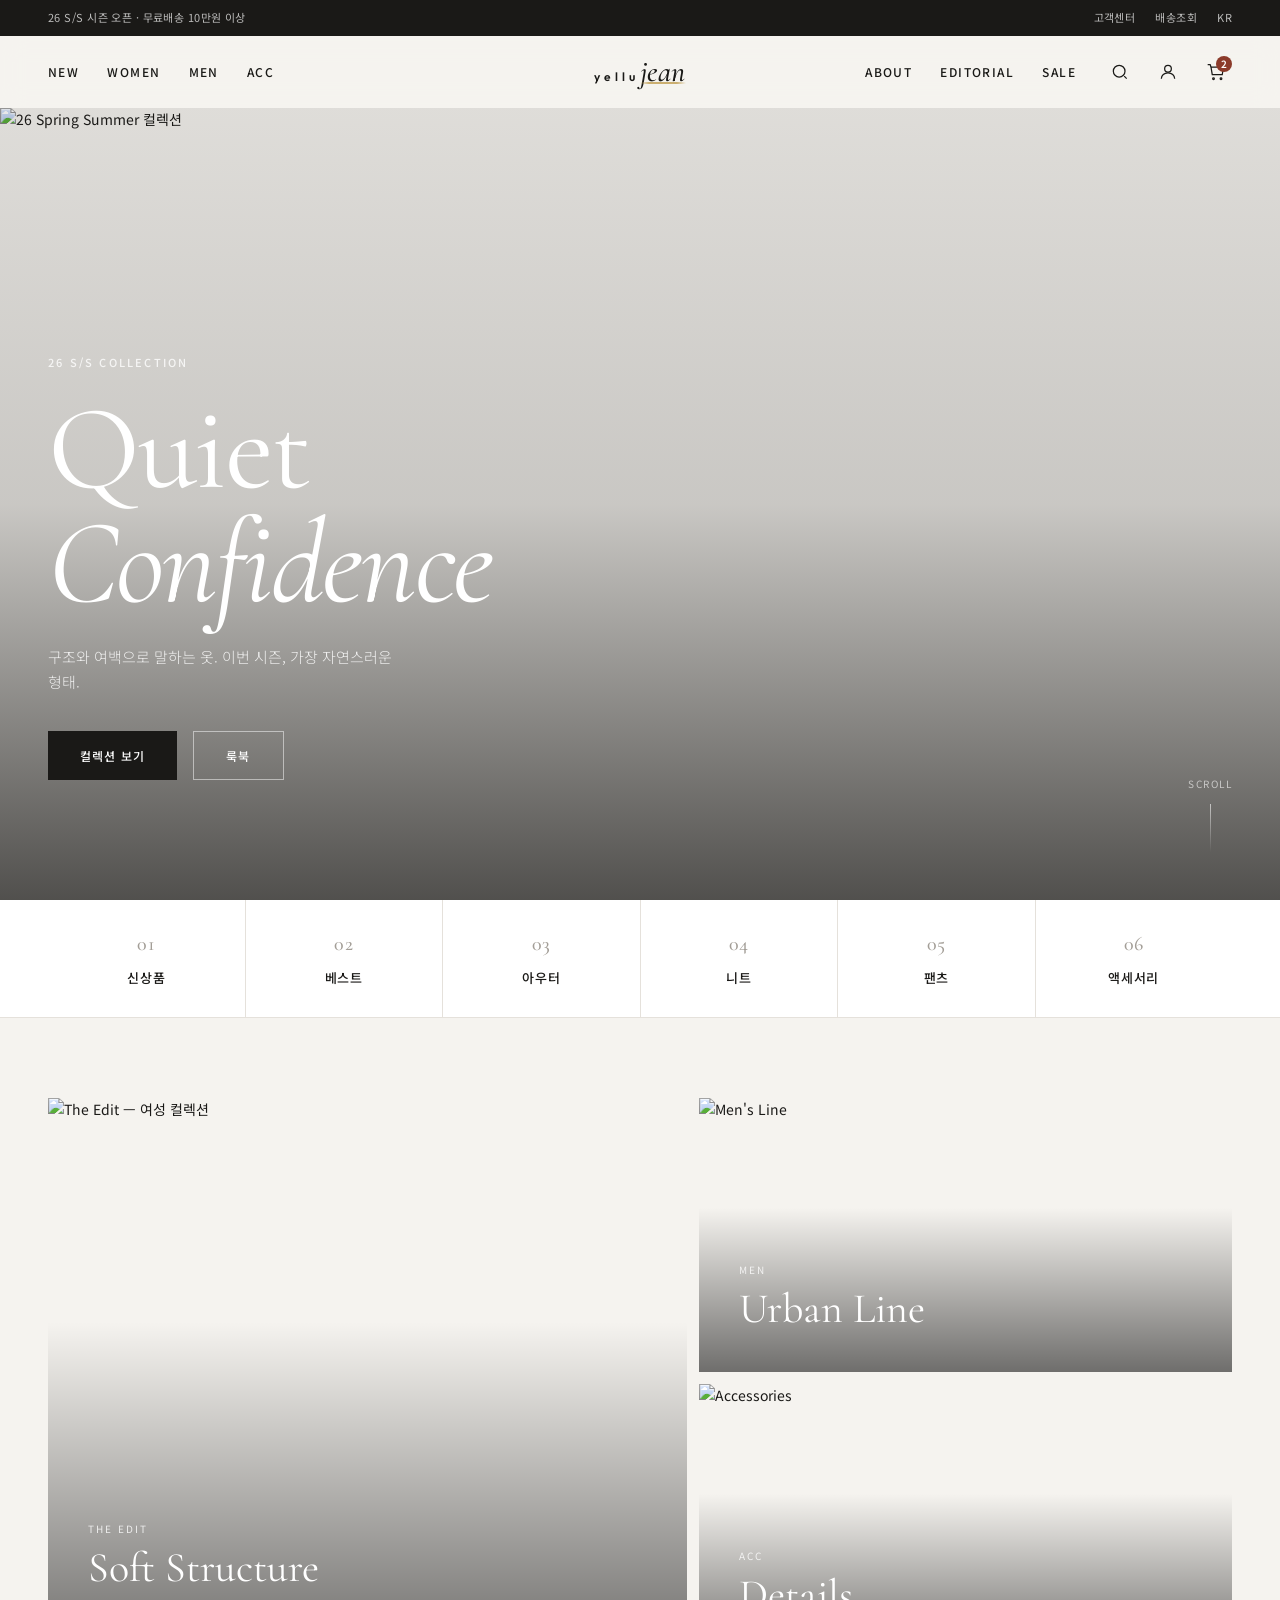
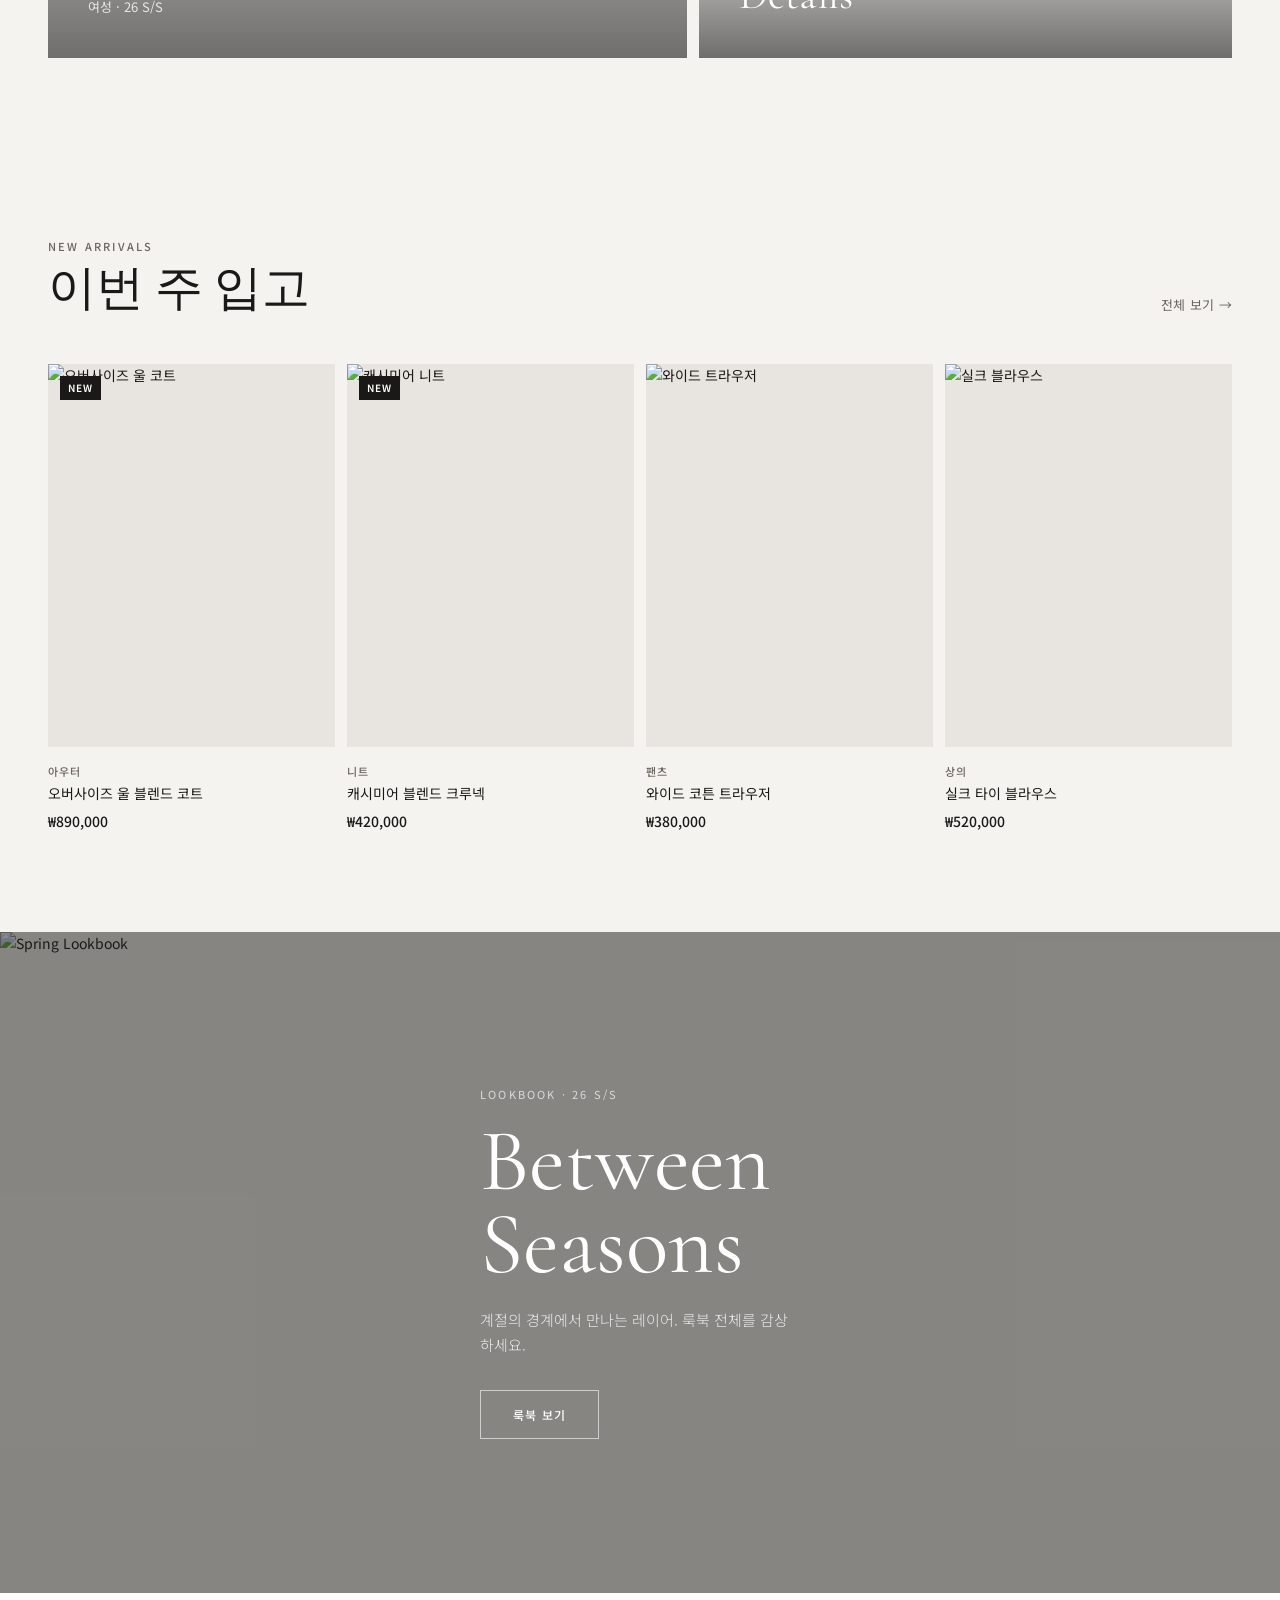
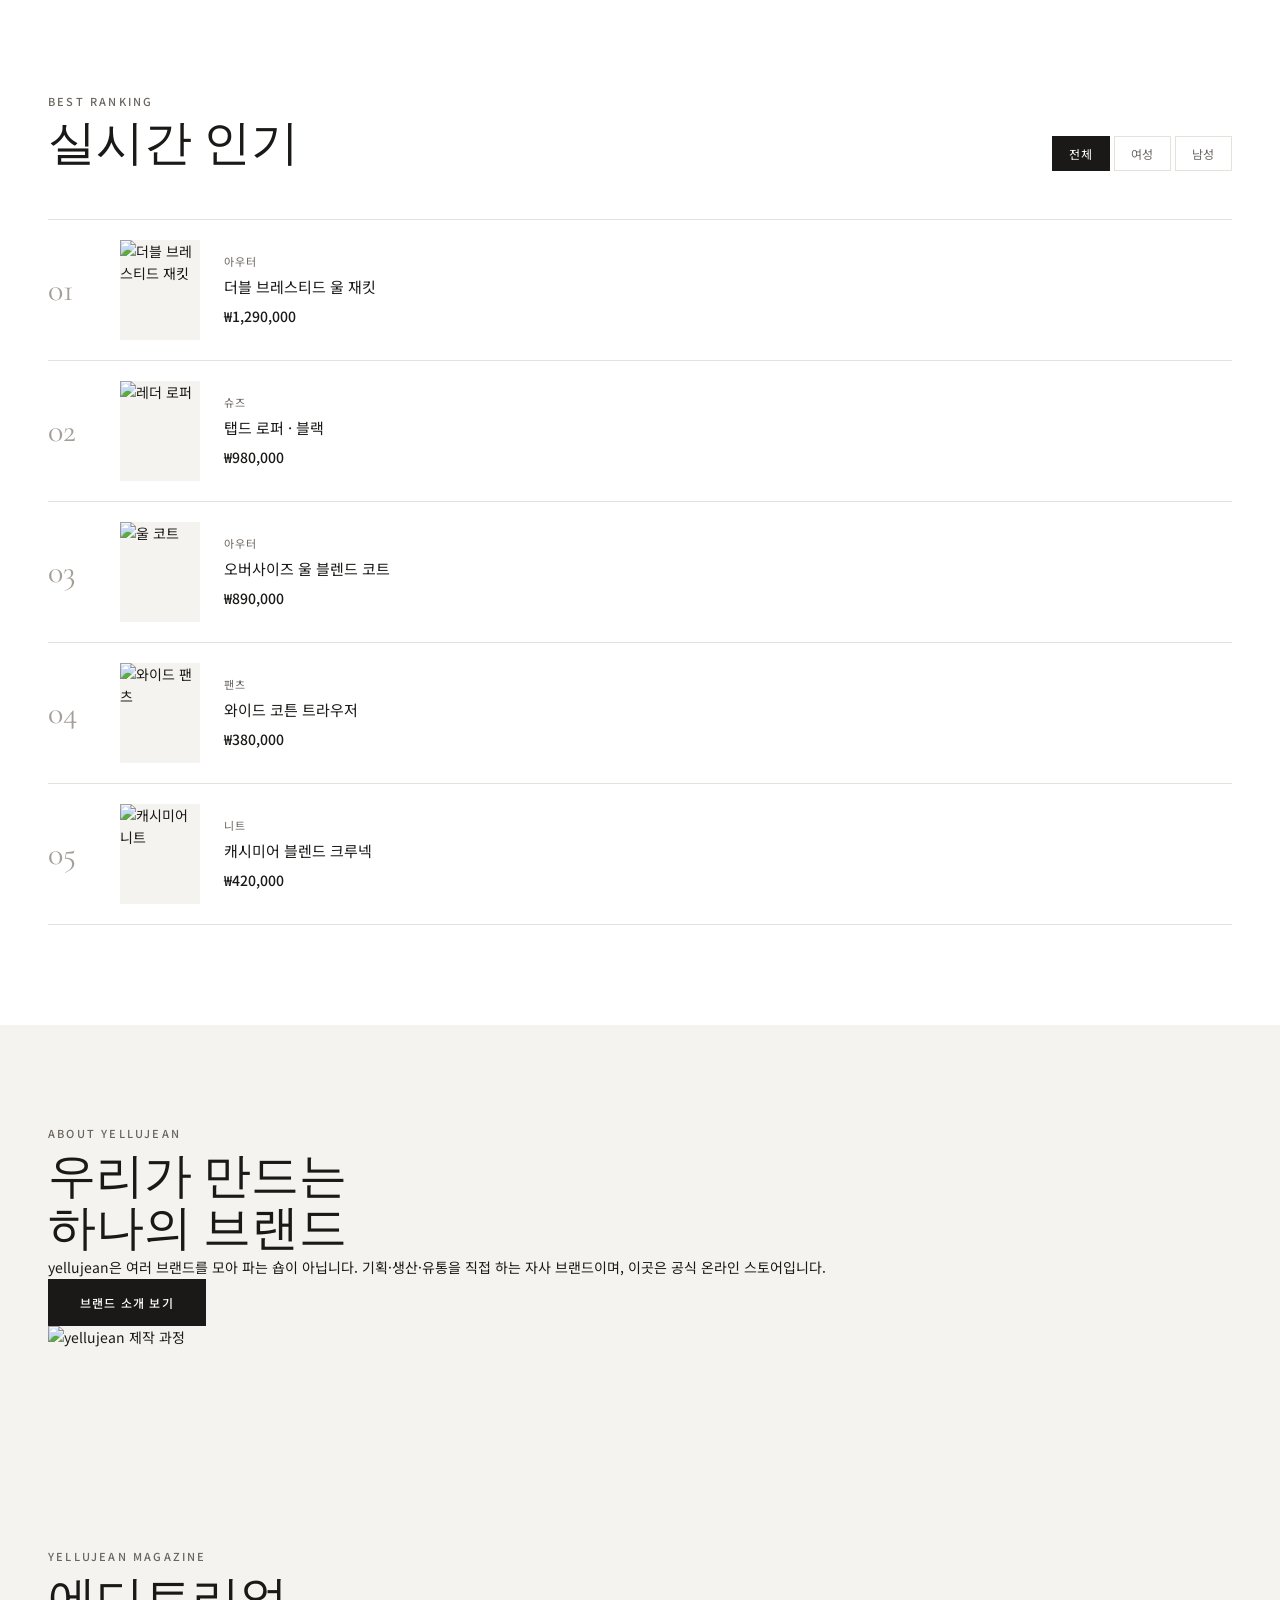
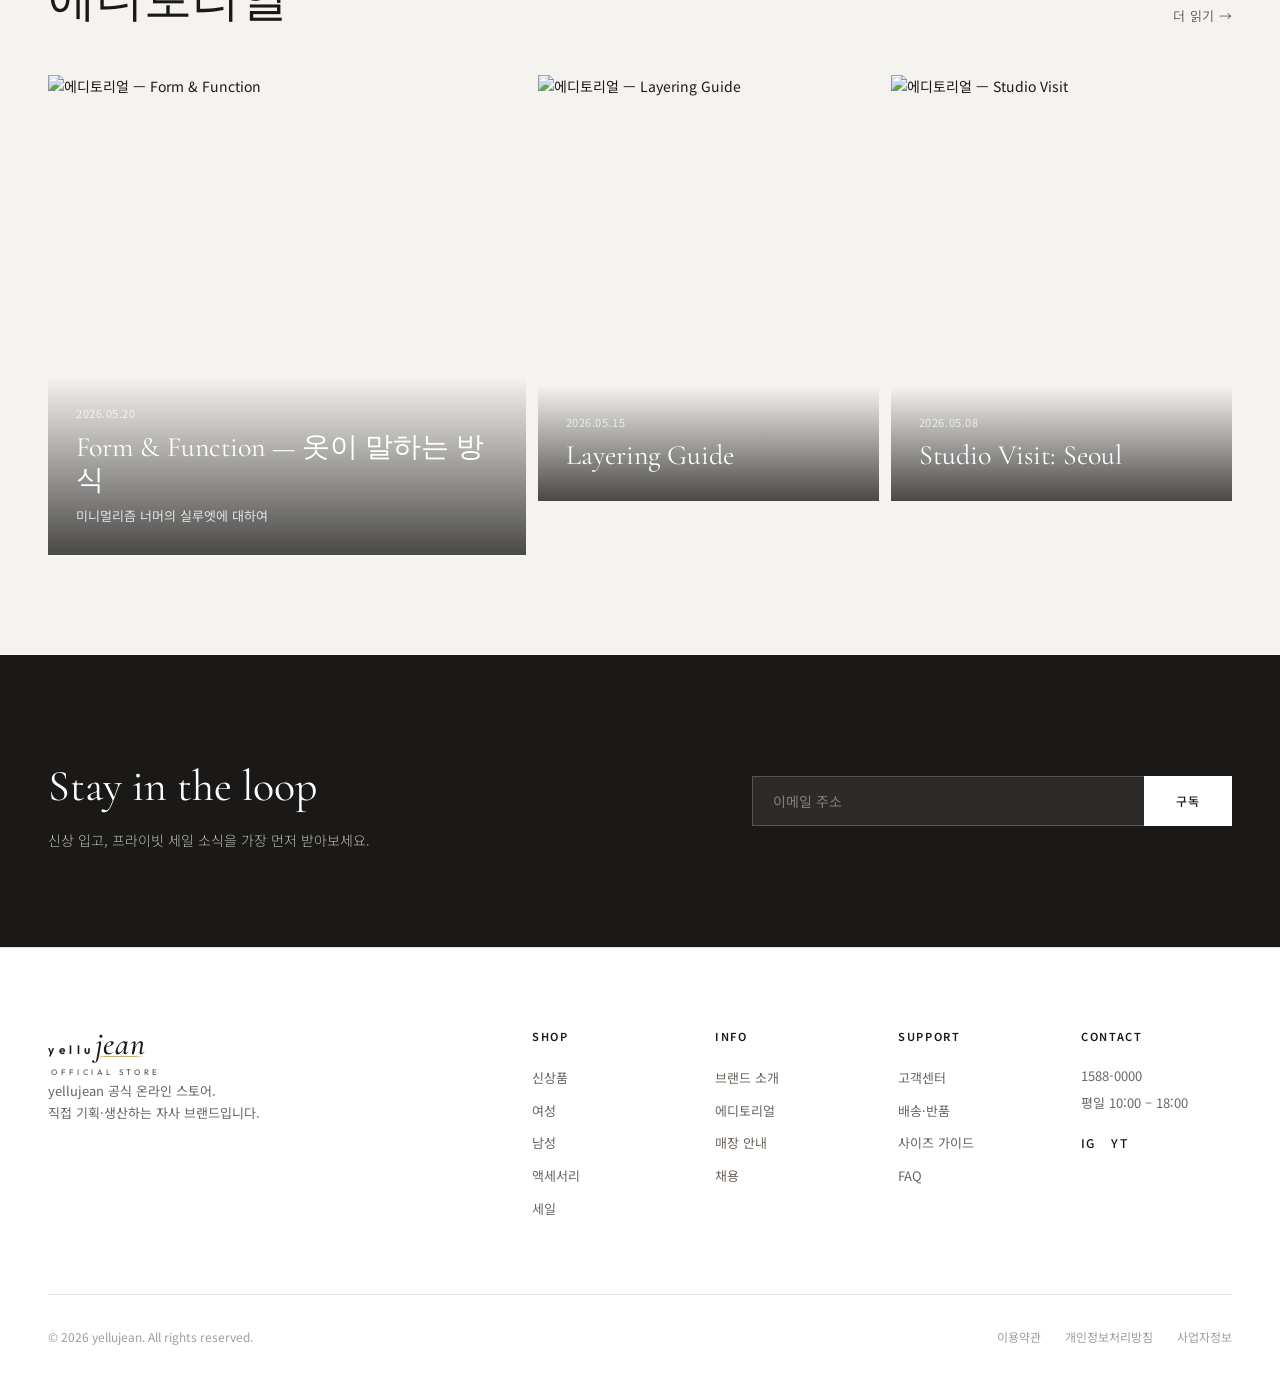
==== index.html @ 1e6753be "심심해서 만든 yellujean(임시)브랜드 홈페이지 초안" ====
<!DOCTYPE html>
<html lang="ko">
<head>
  <meta charset="UTF-8" />
  <meta name="viewport" content="width=device-width, initial-scale=1.0" />
  <meta name="description" content="yellujean 공식 온라인 스토어. 직접 기획·생산하는 자사 의류 브랜드." />
  <title>yellujean | Official Store</title>
  <link rel="preconnect" href="https://fonts.googleapis.com" />
  <link rel="preconnect" href="https://fonts.gstatic.com" crossorigin />
  <link href="https://fonts.googleapis.com/css2?family=Cormorant+Garamond:ital,wght@0,400;0,500;0,600;1,400&family=Noto+Sans+KR:wght@300;400;500;600&family=Outfit:wght@400;500;600&display=swap" rel="stylesheet" />
  <link rel="stylesheet" href="css/styles.css" />
</head>
<body data-page="home">
  <!-- 상단 유틸 바 -->
  <div class="utility-bar">
    <div class="container utility-bar__inner">
      <span>26 S/S 시즌 오픈 · 무료배송 10만원 이상</span>
      <div class="utility-bar__links">
        <a href="#">고객센터</a>
        <a href="#">배송조회</a>
        <a href="#">KR</a>
      </div>
    </div>
  </div>

  <!-- 헤더 -->
  <header class="header" id="header">
    <div class="container header__inner">
      <div class="header__left">
        <button class="header__menu-btn" aria-label="메뉴 열기" id="menuBtn">
          <span></span><span></span>
        </button>
        <nav class="header__nav" aria-label="주요 카테고리">
          <a href="pages/new.html">NEW</a>
          <a href="pages/women.html">WOMEN</a>
          <a href="pages/men.html">MEN</a>
          <a href="pages/acc.html">ACC</a>
        </nav>
      </div>

      <a href="index.html" class="brand-logo brand-logo--header" aria-label="yellujean">
        <span class="brand-logo__wordmark" aria-hidden="true">
          <span class="brand-logo__yellu">yellu</span><span class="brand-logo__jean">jean</span>
        </span>
      </a>

      <div class="header__right">
        <nav class="header__nav" aria-label="보조 메뉴">
          <a href="pages/about.html">ABOUT</a>
          <a href="pages/editorial.html">EDITORIAL</a>
          <a href="pages/sale.html">SALE</a>
        </nav>
        <div class="header__actions">
          <button class="header__icon-btn" aria-label="검색">
            <svg width="20" height="20" viewBox="0 0 24 24" fill="none" stroke="currentColor" stroke-width="1.5"><circle cx="11" cy="11" r="7"/><path d="M20 20l-3-3"/></svg>
          </button>
          <a href="#" class="header__icon-btn" aria-label="마이페이지">
            <svg width="20" height="20" viewBox="0 0 24 24" fill="none" stroke="currentColor" stroke-width="1.5"><circle cx="12" cy="8" r="4"/><path d="M4 20c0-4 3.5-7 8-7s8 3 8 7"/></svg>
          </a>
          <a href="#" class="header__icon-btn header__cart" aria-label="장바구니">
            <svg width="20" height="20" viewBox="0 0 24 24" fill="none" stroke="currentColor" stroke-width="1.5"><path d="M6 6h15l-1.5 9h-12z"/><circle cx="9" cy="20" r="1"/><circle cx="18" cy="20" r="1"/><path d="M6 6L5 3H2"/></svg>
            <span class="header__cart-count">2</span>
          </a>
        </div>
      </div>
    </div>
  </header>

  <!-- 모바일 메뉴 -->
  <aside class="mobile-menu" id="mobileMenu" aria-hidden="true">
    <div class="mobile-menu__header">
      <span class="brand-logo brand-logo--menu" aria-label="yellujean">
        <span class="brand-logo__wordmark" aria-hidden="true">
          <span class="brand-logo__yellu">yellu</span><span class="brand-logo__jean">jean</span>
        </span>
      </span>
      <button id="menuClose" aria-label="메뉴 닫기">&times;</button>
    </div>
    <nav class="mobile-menu__nav">
      <a href="pages/new.html">NEW</a>
      <a href="pages/women.html">WOMEN</a>
      <a href="pages/men.html">MEN</a>
      <a href="pages/acc.html">ACC</a>
      <a href="pages/about.html">ABOUT</a>
      <a href="pages/editorial.html">EDITORIAL</a>
      <a href="pages/sale.html">SALE</a>
    </nav>
  </aside>
  <div class="overlay" id="overlay"></div>

  <main>
    <!-- 히어로 -->
    <section class="hero">
      <div class="hero__media">
        <img
          src="https://images.unsplash.com/photo-1509631179647-0177331693ae?w=1920&q=80"
          alt="26 Spring Summer 컬렉션"
          class="hero__img"
        />
        <div class="hero__overlay"></div>
      </div>
      <div class="hero__content container">
        <p class="hero__label">26 S/S Collection</p>
        <h1 class="hero__title">
          Quiet<br />
          <em>Confidence</em>
        </h1>
        <p class="hero__desc">구조와 여백으로 말하는 옷. 이번 시즌, 가장 자연스러운 형태.</p>
        <div class="hero__cta">
          <a href="#" class="btn btn--primary">컬렉션 보기</a>
          <a href="#" class="btn btn--ghost">룩북</a>
        </div>
      </div>
      <div class="hero__scroll">
        <span>Scroll</span>
        <div class="hero__scroll-line"></div>
      </div>
    </section>

    <!-- 퀵 카테고리 -->
    <section class="quick-nav">
      <div class="container">
        <ul class="quick-nav__list">
          <li><a href="pages/new.html"><span class="quick-nav__num">01</span> 신상품</a></li>
          <li><a href="pages/women.html"><span class="quick-nav__num">02</span> 베스트</a></li>
          <li><a href="pages/women.html"><span class="quick-nav__num">03</span> 아우터</a></li>
          <li><a href="pages/women.html"><span class="quick-nav__num">04</span> 니트</a></li>
          <li><a href="pages/men.html"><span class="quick-nav__num">05</span> 팬츠</a></li>
          <li><a href="pages/acc.html"><span class="quick-nav__num">06</span> 액세서리</a></li>
        </ul>
      </div>
    </section>

    <!-- 에디토리얼 배너 -->
    <section class="editorial-banner">
      <div class="container editorial-banner__grid">
        <a href="pages/women.html" class="editorial-card editorial-card--large">
          <img src="https://images.unsplash.com/photo-1490481651871-ab68de25d43d?w=1200&q=80" alt="The Edit — 여성 컬렉션" />
          <div class="editorial-card__content">
            <span class="editorial-card__tag">The Edit</span>
            <h2>Soft Structure</h2>
            <p>여성 · 26 S/S</p>
          </div>
        </a>
        <a href="pages/men.html" class="editorial-card">
          <img src="https://images.unsplash.com/photo-1617137968427-85924c800a22?w=800&q=80" alt="Men's Line" />
          <div class="editorial-card__content">
            <span class="editorial-card__tag">Men</span>
            <h2>Urban Line</h2>
          </div>
        </a>
        <a href="pages/acc.html" class="editorial-card">
          <img src="https://images.unsplash.com/photo-1558618666-fcd25c85cd64?w=800&q=80" alt="Accessories" />
          <div class="editorial-card__content">
            <span class="editorial-card__tag">Acc</span>
            <h2>Details</h2>
          </div>
        </a>
      </div>
    </section>

    <!-- 신상품 -->
    <section class="section products-section" id="new">
      <div class="container">
        <header class="section-header">
          <div class="section-header__left">
            <span class="section-label">New Arrivals</span>
            <h2 class="section-title">이번 주 입고</h2>
          </div>
          <a href="pages/new.html" class="section-link">전체 보기 →</a>
        </header>

        <div class="product-grid">
          <article class="product-card">
            <a href="pages/new.html" class="product-card__link">
              <div class="product-card__img-wrap">
                <img src="https://images.unsplash.com/photo-1594938298603-c8148c4dae35?w=600&q=80" alt="오버사이즈 울 코트" class="product-card__img" />
                <img src="https://images.unsplash.com/photo-1539533018447-63fcce2678e3?w=600&q=80" alt="오버사이즈 울 코트 착용" class="product-card__img product-card__img--hover" />
                <span class="product-card__badge">NEW</span>
                <button class="product-card__wish" aria-label="찜하기">
                  <svg width="18" height="18" viewBox="0 0 24 24" fill="none" stroke="currentColor" stroke-width="1.5"><path d="M12 21s-8-4.5-8-11a5 5 0 0 1 9-3 5 5 0 0 1 9 3c0 6.5-8 11-8 11z"/></svg>
                </button>
              </div>
              <div class="product-card__info">
                <span class="product-card__category">아우터</span>
                <h3 class="product-card__name">오버사이즈 울 블렌드 코트</h3>
                <p class="product-card__price">₩890,000</p>
              </div>
            </a>
          </article>

          <article class="product-card">
            <a href="#" class="product-card__link">
              <div class="product-card__img-wrap">
                <img src="https://images.unsplash.com/photo-1434389677669-e08b4cac3105?w=600&q=80" alt="캐시미어 니트" class="product-card__img" />
                <img src="https://images.unsplash.com/photo-1576566588028-4147f3842f27?w=600&q=80" alt="캐시미어 니트 착용" class="product-card__img product-card__img--hover" />
                <span class="product-card__badge">NEW</span>
                <button class="product-card__wish" aria-label="찜하기">
                  <svg width="18" height="18" viewBox="0 0 24 24" fill="none" stroke="currentColor" stroke-width="1.5"><path d="M12 21s-8-4.5-8-11a5 5 0 0 1 9-3 5 5 0 0 1 9 3c0 6.5-8 11-8 11z"/></svg>
                </button>
              </div>
              <div class="product-card__info">
                <span class="product-card__category">니트</span>
                <h3 class="product-card__name">캐시미어 블렌드 크루넥</h3>
                <p class="product-card__price">₩420,000</p>
              </div>
            </a>
          </article>

          <article class="product-card">
            <a href="#" class="product-card__link">
              <div class="product-card__img-wrap">
                <img src="https://images.unsplash.com/photo-1591047139829-d91aecb6caea?w=600&q=80" alt="와이드 트라우저" class="product-card__img" />
                <img src="https://images.unsplash.com/photo-1624378515194-6bbdb73f2194?w=600&q=80" alt="와이드 트라우저 착용" class="product-card__img product-card__img--hover" />
                <button class="product-card__wish" aria-label="찜하기">
                  <svg width="18" height="18" viewBox="0 0 24 24" fill="none" stroke="currentColor" stroke-width="1.5"><path d="M12 21s-8-4.5-8-11a5 5 0 0 1 9-3 5 5 0 0 1 9 3c0 6.5-8 11-8 11z"/></svg>
                </button>
              </div>
              <div class="product-card__info">
                <span class="product-card__category">팬츠</span>
                <h3 class="product-card__name">와이드 코튼 트라우저</h3>
                <p class="product-card__price">₩380,000</p>
              </div>
            </a>
          </article>

          <article class="product-card">
            <a href="#" class="product-card__link">
              <div class="product-card__img-wrap">
                <img src="https://images.unsplash.com/photo-1594633312681-425c7b97ccd1?w=600&q=80" alt="실크 블라우스" class="product-card__img" />
                <img src="https://images.unsplash.com/photo-1583496661160-fb2206d8fb9a?w=600&q=80" alt="실크 블라우스 착용" class="product-card__img product-card__img--hover" />
                <button class="product-card__wish" aria-label="찜하기">
                  <svg width="18" height="18" viewBox="0 0 24 24" fill="none" stroke="currentColor" stroke-width="1.5"><path d="M12 21s-8-4.5-8-11a5 5 0 0 1 9-3 5 5 0 0 1 9 3c0 6.5-8 11-8 11z"/></svg>
                </button>
              </div>
              <div class="product-card__info">
                <span class="product-card__category">상의</span>
                <h3 class="product-card__name">실크 타이 블라우스</h3>
                <p class="product-card__price">₩520,000</p>
              </div>
            </a>
          </article>
        </div>
      </div>
    </section>

    <!-- 풀와이드 룩북 -->
    <section class="lookbook">
      <div class="lookbook__media">
        <img src="https://images.unsplash.com/photo-1469334031218-e382a71b716b?w=1920&q=80" alt="Spring Lookbook" />
      </div>
      <div class="lookbook__content">
        <span class="lookbook__label">Lookbook · 26 S/S</span>
        <h2 class="lookbook__title">Between<br />Seasons</h2>
        <p class="lookbook__text">계절의 경계에서 만나는 레이어. 룩북 전체를 감상하세요.</p>
        <a href="#" class="btn btn--outline-light">룩북 보기</a>
      </div>
    </section>

    <!-- 베스트 랭킹 -->
    <section class="section ranking-section">
      <div class="container">
        <header class="section-header">
          <div class="section-header__left">
            <span class="section-label">Best Ranking</span>
            <h2 class="section-title">실시간 인기</h2>
          </div>
          <div class="ranking-tabs" role="tablist">
            <button class="ranking-tabs__btn active" data-tab="all">전체</button>
            <button class="ranking-tabs__btn" data-tab="women">여성</button>
            <button class="ranking-tabs__btn" data-tab="men">남성</button>
          </div>
        </header>

        <ol class="ranking-list">
          <li class="ranking-item">
            <span class="ranking-item__rank">01</span>
            <a href="#" class="ranking-item__link">
              <img src="https://images.unsplash.com/photo-1551028711-00167b16eac5?w=200&q=80" alt="더블 브레스티드 재킷" />
              <div class="ranking-item__info">
                <span class="ranking-item__category">아우터</span>
                <h3>더블 브레스티드 울 재킷</h3>
                <p class="ranking-item__price">₩1,290,000</p>
              </div>
            </a>
          </li>
          <li class="ranking-item">
            <span class="ranking-item__rank">02</span>
            <a href="#" class="ranking-item__link">
              <img src="https://images.unsplash.com/photo-1572804013309-59a23b123e5f?w=200&q=80" alt="레더 로퍼" />
              <div class="ranking-item__info">
                <span class="ranking-item__category">슈즈</span>
                <h3>탭드 로퍼 · 블랙</h3>
                <p class="ranking-item__price">₩980,000</p>
              </div>
            </a>
          </li>
          <li class="ranking-item">
            <span class="ranking-item__rank">03</span>
            <a href="#" class="ranking-item__link">
              <img src="https://images.unsplash.com/photo-1594938298603-c8148c4dae35?w=200&q=80" alt="울 코트" />
              <div class="ranking-item__info">
                <span class="ranking-item__category">아우터</span>
                <h3>오버사이즈 울 블렌드 코트</h3>
                <p class="ranking-item__price">₩890,000</p>
              </div>
            </a>
          </li>
          <li class="ranking-item">
            <span class="ranking-item__rank">04</span>
            <a href="#" class="ranking-item__link">
              <img src="https://images.unsplash.com/photo-1591047139829-d91aecb6caea?w=200&q=80" alt="와이드 팬츠" />
              <div class="ranking-item__info">
                <span class="ranking-item__category">팬츠</span>
                <h3>와이드 코튼 트라우저</h3>
                <p class="ranking-item__price">₩380,000</p>
              </div>
            </a>
          </li>
          <li class="ranking-item">
            <span class="ranking-item__rank">05</span>
            <a href="#" class="ranking-item__link">
              <img src="https://images.unsplash.com/photo-1434389677669-e08b4cac3105?w=200&q=80" alt="캐시미어 니트" />
              <div class="ranking-item__info">
                <span class="ranking-item__category">니트</span>
                <h3>캐시미어 블렌드 크루넥</h3>
                <p class="ranking-item__price">₩420,000</p>
              </div>
            </a>
          </li>
        </ol>
      </div>
    </section>

    <!-- 브랜드 소개 -->
    <section class="section about-teaser">
      <div class="container about-teaser__grid">
        <div class="about-teaser__content">
          <span class="section-label">About yellujean</span>
          <h2 class="section-title">우리가 만드는<br />하나의 브랜드</h2>
          <p>
            yellujean은 여러 브랜드를 모아 파는 숍이 아닙니다.
            기획·생산·유통을 직접 하는 자사 브랜드이며, 이곳은 공식 온라인 스토어입니다.
          </p>
          <a href="pages/about.html" class="btn btn--primary">브랜드 소개 보기</a>
        </div>
        <a href="pages/about.html" class="about-teaser__visual">
          <img src="https://images.unsplash.com/photo-1541099649105-f69ad21f3246?w=800&q=80" alt="yellujean 제작 과정" />
        </a>
      </div>
    </section>

    <!-- 매거진 / 에디토리얼 -->
    <section class="section magazine-section">
      <div class="container">
        <header class="section-header">
          <div class="section-header__left">
            <span class="section-label">yellujean Magazine</span>
            <h2 class="section-title">에디토리얼</h2>
          </div>
          <a href="pages/editorial.html" class="section-link">더 읽기 →</a>
        </header>
        <div class="magazine-grid">
          <article class="magazine-card magazine-card--featured">
            <a href="#">
              <img src="https://images.unsplash.com/photo-1515886657613-9f3515b0c78f?w=900&q=80" alt="에디토리얼 — Form & Function" />
              <div class="magazine-card__content">
                <time datetime="2026-05-20">2026.05.20</time>
                <h3>Form & Function — 옷이 말하는 방식</h3>
                <p>미니멀리즘 너머의 실루엣에 대하여</p>
              </div>
            </a>
          </article>
          <article class="magazine-card">
            <a href="#">
              <img src="https://images.unsplash.com/photo-1485230895295-76640b7bd749?w=600&q=80" alt="에디토리얼 — Layering Guide" />
              <div class="magazine-card__content">
                <time datetime="2026-05-15">2026.05.15</time>
                <h3>Layering Guide</h3>
              </div>
            </a>
          </article>
          <article class="magazine-card">
            <a href="#">
              <img src="https://images.unsplash.com/photo-1529139574469-a303027c1d8b?w=600&q=80" alt="에디토리얼 — Studio Visit" />
              <div class="magazine-card__content">
                <time datetime="2026-05-08">2026.05.08</time>
                <h3>Studio Visit: Seoul</h3>
              </div>
            </a>
          </article>
        </div>
      </div>
    </section>

    <!-- 뉴스레터 -->
    <section class="newsletter">
      <div class="container newsletter__inner">
        <div class="newsletter__text">
          <h2>Stay in the loop</h2>
          <p>신상 입고, 프라이빗 세일 소식을 가장 먼저 받아보세요.</p>
        </div>
        <form class="newsletter__form" action="#" method="post">
          <input type="email" placeholder="이메일 주소" required aria-label="이메일" />
          <button type="submit" class="btn btn--primary">구독</button>
        </form>
      </div>
    </section>
  </main>

  <!-- 푸터 -->
  <footer class="footer">
    <div class="container">
      <div class="footer__top">
        <div class="footer__brand">
          <a href="index.html" class="brand-logo brand-logo--footer" aria-label="yellujean">
            <span class="brand-logo__wordmark" aria-hidden="true">
              <span class="brand-logo__yellu">yellu</span><span class="brand-logo__jean">jean</span>
            </span>
            <span class="brand-logo__tagline">official store</span>
          </a>
          <p>yellujean 공식 온라인 스토어.<br />직접 기획·생산하는 자사 브랜드입니다.</p>
        </div>
        <div class="footer__cols">
          <div class="footer__col">
            <h4>Shop</h4>
            <ul>
              <li><a href="pages/new.html">신상품</a></li>
              <li><a href="pages/women.html">여성</a></li>
              <li><a href="pages/men.html">남성</a></li>
              <li><a href="pages/acc.html">액세서리</a></li>
              <li><a href="pages/sale.html">세일</a></li>
            </ul>
          </div>
          <div class="footer__col">
            <h4>Info</h4>
            <ul>
              <li><a href="pages/about.html">브랜드 소개</a></li>
              <li><a href="pages/editorial.html">에디토리얼</a></li>
              <li><a href="#">매장 안내</a></li>
              <li><a href="#">채용</a></li>
            </ul>
          </div>
          <div class="footer__col">
            <h4>Support</h4>
            <ul>
              <li><a href="#">고객센터</a></li>
              <li><a href="#">배송·반품</a></li>
              <li><a href="#">사이즈 가이드</a></li>
              <li><a href="#">FAQ</a></li>
            </ul>
          </div>
          <div class="footer__col footer__col--contact">
            <h4>Contact</h4>
            <p>1588-0000</p>
            <p>평일 10:00 – 18:00</p>
            <div class="footer__social">
              <a href="#" aria-label="Instagram">IG</a>
              <a href="#" aria-label="YouTube">YT</a>
            </div>
          </div>
        </div>
      </div>
      <div class="footer__bottom">
        <p>© 2026 yellujean. All rights reserved.</p>
        <div class="footer__legal">
          <a href="#">이용약관</a>
          <a href="#">개인정보처리방침</a>
          <a href="#">사업자정보</a>
        </div>
      </div>
    </div>
  </footer>

  <script src="js/main.js"></script>
</body>
</html>
---- css/styles.css ----
/* ============================================
   yellujean — Select Shop
   Editorial / refined fashion e-commerce
   ============================================ */

:root {
  --color-bg: #f5f3ef;
  --color-bg-dark: #1a1917;
  --color-surface: #ffffff;
  --color-text: #1a1917;
  --color-text-muted: #6b6560;
  --color-text-light: #a39e97;
  --color-border: #e5e1db;
  --color-accent: #8b3a2a;
  --color-accent-hover: #6e2e21;

  --font-serif: "Cormorant Garamond", "Noto Serif KR", Georgia, serif;
  --font-sans: "Noto Sans KR", -apple-system, BlinkMacSystemFont, sans-serif;
  --font-brand: "Outfit", var(--font-sans);
  --color-brand-gold: #c4a35a;

  --header-height: 72px;
  --utility-height: 36px;
  --container-max: 1400px;
  --gutter: clamp(20px, 4vw, 48px);

  --ease-out: cubic-bezier(0.22, 1, 0.36, 1);
  --transition: 0.4s var(--ease-out);
}

*,
*::before,
*::after {
  box-sizing: border-box;
  margin: 0;
  padding: 0;
}

html {
  scroll-behavior: smooth;
  -webkit-font-smoothing: antialiased;
}

body {
  font-family: var(--font-sans);
  font-size: 14px;
  font-weight: 400;
  line-height: 1.6;
  color: var(--color-text);
  background: var(--color-bg);
  overflow-x: hidden;
}

img {
  display: block;
  max-width: 100%;
  height: auto;
}

a {
  color: inherit;
  text-decoration: none;
}

button {
  font-family: inherit;
  cursor: pointer;
  border: none;
  background: none;
}

ul, ol {
  list-style: none;
}

.container {
  width: 100%;
  max-width: var(--container-max);
  margin: 0 auto;
  padding: 0 var(--gutter);
}

/* ---- Utility Bar ---- */
.utility-bar {
  height: var(--utility-height);
  background: var(--color-bg-dark);
  color: rgba(255, 255, 255, 0.7);
  font-size: 11px;
  letter-spacing: 0.04em;
}

.utility-bar__inner {
  height: 100%;
  display: flex;
  align-items: center;
  justify-content: space-between;
}

.utility-bar__links {
  display: flex;
  gap: 20px;
}

.utility-bar__links a:hover {
  color: #fff;
}

/* ---- Header ---- */
.header {
  position: sticky;
  top: 0;
  z-index: 100;
  height: var(--header-height);
  background: rgba(245, 243, 239, 0.92);
  backdrop-filter: blur(12px);
  border-bottom: 1px solid transparent;
  transition: border-color var(--transition), box-shadow var(--transition);
}

.header.scrolled {
  border-color: var(--color-border);
  box-shadow: 0 1px 0 rgba(0, 0, 0, 0.04);
}

.header__inner {
  height: 100%;
  display: flex;
  align-items: center;
  justify-content: space-between;
  gap: 24px;
}

.header__left,
.header__right {
  display: flex;
  align-items: center;
  gap: 28px;
  flex: 1;
}

.header__left {
  justify-content: flex-start;
}

.header__right {
  justify-content: flex-end;
}

.header__menu-btn {
  display: none;
  flex-direction: column;
  gap: 6px;
  padding: 8px;
}

.header__menu-btn span {
  display: block;
  width: 22px;
  height: 1px;
  background: var(--color-text);
  transition: var(--transition);
}

.header__nav {
  display: flex;
  gap: 28px;
}

.header__nav a {
  font-size: 12px;
  font-weight: 500;
  letter-spacing: 0.12em;
  text-transform: uppercase;
  position: relative;
}

.header__nav a::after {
  content: "";
  position: absolute;
  left: 0;
  bottom: -4px;
  width: 0;
  height: 1px;
  background: var(--color-text);
  transition: width var(--transition);
}

.header__nav a:hover::after {
  width: 100%;
}

/* ---- Brand logo wordmark ---- */
.brand-logo {
  display: inline-flex;
  flex-direction: column;
  align-items: center;
  justify-content: center;
  text-decoration: none;
  color: inherit;
  line-height: 1;
  flex-shrink: 0;
  transition: opacity 0.25s ease;
}

.brand-logo:hover {
  opacity: 0.75;
}

.brand-logo__wordmark {
  display: inline-flex;
  align-items: baseline;
  gap: 0;
  position: relative;
}

.brand-logo__yellu {
  font-family: var(--font-brand);
  font-size: 13px;
  font-weight: 600;
  letter-spacing: 0.38em;
  text-transform: lowercase;
  color: var(--color-text);
  padding-right: 0.35em;
  margin-right: -0.35em;
}

.brand-logo__jean {
  font-family: var(--font-serif);
  font-size: 28px;
  font-weight: 500;
  font-style: italic;
  letter-spacing: 0.02em;
  color: var(--color-text);
  position: relative;
  line-height: 1;
}

.brand-logo__jean::after {
  content: "";
  position: absolute;
  left: 0;
  right: 0;
  bottom: 3px;
  height: 1.5px;
  background: linear-gradient(
    90deg,
    transparent 0%,
    var(--color-brand-gold) 20%,
    var(--color-brand-gold) 80%,
    transparent 100%
  );
  opacity: 0.85;
  pointer-events: none;
}

.brand-logo__tagline {
  font-family: var(--font-brand);
  font-size: 8px;
  font-weight: 500;
  letter-spacing: 0.42em;
  text-transform: uppercase;
  color: var(--color-text-light);
  margin-top: 6px;
  padding-left: 0.42em;
}

.brand-logo--header {
  position: relative;
  z-index: 1;
}

.brand-logo--header .brand-logo__yellu {
  font-size: 12px;
  letter-spacing: 0.36em;
}

.brand-logo--header .brand-logo__jean {
  font-size: 30px;
}

.brand-logo--menu .brand-logo__jean {
  font-size: 26px;
}

.brand-logo--footer {
  align-items: flex-start;
  margin-bottom: 4px;
}

.brand-logo--footer:hover {
  opacity: 1;
}

.brand-logo--footer .brand-logo__yellu {
  font-size: 12px;
}

.brand-logo--footer .brand-logo__jean {
  font-size: 32px;
}

.brand-logo--footer .brand-logo__tagline {
  margin-top: 8px;
  color: var(--color-text-muted);
}

.header__actions {
  display: flex;
  align-items: center;
  justify-content: flex-end;
  gap: 16px;
}

.header__icon-btn {
  display: flex;
  align-items: center;
  justify-content: center;
  padding: 6px;
  color: var(--color-text);
  transition: opacity 0.2s;
}

.header__icon-btn:hover {
  opacity: 0.6;
}

.header__cart {
  position: relative;
}

.header__cart-count {
  position: absolute;
  top: 0;
  right: 0;
  width: 16px;
  height: 16px;
  background: var(--color-accent);
  color: #fff;
  font-size: 10px;
  font-weight: 600;
  border-radius: 50%;
  display: flex;
  align-items: center;
  justify-content: center;
}

/* ---- Mobile Menu ---- */
.mobile-menu {
  position: fixed;
  top: 0;
  left: 0;
  width: min(320px, 85vw);
  height: 100vh;
  background: var(--color-surface);
  z-index: 200;
  transform: translateX(-100%);
  transition: transform var(--transition);
  padding: 24px;
}

.mobile-menu.open {
  transform: translateX(0);
}

.mobile-menu__header {
  display: flex;
  justify-content: space-between;
  align-items: center;
  margin-bottom: 48px;
}

.mobile-menu__header button {
  font-size: 32px;
  line-height: 1;
  color: var(--color-text-muted);
}

.mobile-menu__nav {
  display: flex;
  flex-direction: column;
  gap: 24px;
}

.mobile-menu__nav a {
  font-size: 18px;
  font-weight: 400;
  letter-spacing: 0.05em;
}

.overlay {
  position: fixed;
  inset: 0;
  background: rgba(0, 0, 0, 0.4);
  z-index: 150;
  opacity: 0;
  visibility: hidden;
  transition: opacity var(--transition), visibility var(--transition);
}

.overlay.visible {
  opacity: 1;
  visibility: visible;
}

/* ---- Buttons ---- */
.btn {
  display: inline-flex;
  align-items: center;
  justify-content: center;
  padding: 14px 32px;
  font-size: 12px;
  font-weight: 500;
  letter-spacing: 0.1em;
  text-transform: uppercase;
  transition: all var(--transition);
}

.btn--primary {
  background: var(--color-text);
  color: #fff;
}

.btn--primary:hover {
  background: var(--color-accent);
}

.btn--ghost {
  background: transparent;
  color: #fff;
  border: 1px solid rgba(255, 255, 255, 0.5);
}

.btn--ghost:hover {
  background: rgba(255, 255, 255, 0.1);
  border-color: #fff;
}

.btn--outline-light {
  background: transparent;
  color: #fff;
  border: 1px solid rgba(255, 255, 255, 0.6);
}

.btn--outline-light:hover {
  background: #fff;
  color: var(--color-text);
}

/* ---- Hero ---- */
.hero {
  position: relative;
  min-height: calc(100vh - var(--header-height) - var(--utility-height));
  display: flex;
  align-items: flex-end;
  overflow: hidden;
}

.hero__media {
  position: absolute;
  inset: 0;
}

.hero__img {
  width: 100%;
  height: 100%;
  object-fit: cover;
  object-position: center 20%;
}

.hero__overlay {
  position: absolute;
  inset: 0;
  background: linear-gradient(
    to top,
    rgba(26, 25, 23, 0.75) 0%,
    rgba(26, 25, 23, 0.2) 50%,
    rgba(26, 25, 23, 0.1) 100%
  );
}

.hero__content {
  position: relative;
  z-index: 2;
  padding-bottom: clamp(60px, 10vw, 120px);
  color: #fff;
}

.hero__label {
  font-size: 11px;
  font-weight: 500;
  letter-spacing: 0.2em;
  text-transform: uppercase;
  margin-bottom: 20px;
  opacity: 0.8;
}

.hero__title {
  font-family: var(--font-serif);
  font-size: clamp(56px, 10vw, 120px);
  font-weight: 400;
  line-height: 0.95;
  letter-spacing: -0.02em;
  margin-bottom: 24px;
}

.hero__title em {
  font-style: italic;
  font-weight: 400;
}

.hero__desc {
  font-size: 15px;
  font-weight: 300;
  max-width: 360px;
  opacity: 0.85;
  margin-bottom: 36px;
  line-height: 1.7;
}

.hero__cta {
  display: flex;
  gap: 16px;
  flex-wrap: wrap;
}

.hero__scroll {
  position: absolute;
  right: var(--gutter);
  bottom: 48px;
  z-index: 2;
  display: flex;
  flex-direction: column;
  align-items: center;
  gap: 12px;
  color: rgba(255, 255, 255, 0.6);
  font-size: 10px;
  letter-spacing: 0.15em;
  text-transform: uppercase;
}

.hero__scroll-line {
  width: 1px;
  height: 48px;
  background: linear-gradient(to bottom, rgba(255,255,255,0.6), transparent);
  animation: scrollPulse 2s ease-in-out infinite;
}

@keyframes scrollPulse {
  0%, 100% { opacity: 0.4; transform: scaleY(0.8); transform-origin: top; }
  50% { opacity: 1; transform: scaleY(1); }
}

/* ---- Quick Nav ---- */
.quick-nav {
  padding: 0;
  border-bottom: 1px solid var(--color-border);
  background: var(--color-surface);
}

.quick-nav__list {
  display: flex;
  overflow-x: auto;
  scrollbar-width: none;
}

.quick-nav__list::-webkit-scrollbar {
  display: none;
}

.quick-nav__list li {
  flex: 1;
  min-width: 140px;
  border-right: 1px solid var(--color-border);
}

.quick-nav__list li:last-child {
  border-right: none;
}

.quick-nav__list a {
  display: flex;
  flex-direction: column;
  align-items: center;
  gap: 8px;
  padding: 28px 16px;
  font-size: 13px;
  font-weight: 500;
  letter-spacing: 0.05em;
  transition: background var(--transition);
}

.quick-nav__list a:hover {
  background: var(--color-bg);
}

.quick-nav__num {
  font-family: var(--font-serif);
  font-size: 20px;
  color: var(--color-text-light);
}

/* ---- Editorial Banner ---- */
.editorial-banner {
  padding: clamp(48px, 8vw, 80px) 0;
}

.editorial-banner__grid {
  display: grid;
  grid-template-columns: 1.2fr 1fr;
  grid-template-rows: 1fr 1fr;
  gap: 12px;
  min-height: 560px;
}

.editorial-card {
  position: relative;
  overflow: hidden;
  display: block;
}

.editorial-card--large {
  grid-row: 1 / 3;
}

.editorial-card img {
  width: 100%;
  height: 100%;
  object-fit: cover;
  transition: transform 0.8s var(--ease-out);
}

.editorial-card:hover img {
  transform: scale(1.04);
}

.editorial-card__content {
  position: absolute;
  inset: 0;
  display: flex;
  flex-direction: column;
  justify-content: flex-end;
  padding: clamp(24px, 4vw, 40px);
  background: linear-gradient(to top, rgba(0,0,0,0.55) 0%, transparent 60%);
  color: #fff;
}

.editorial-card__tag {
  font-size: 10px;
  letter-spacing: 0.2em;
  text-transform: uppercase;
  margin-bottom: 8px;
  opacity: 0.8;
}

.editorial-card h2 {
  font-family: var(--font-serif);
  font-size: clamp(28px, 4vw, 42px);
  font-weight: 400;
  line-height: 1.1;
}

.editorial-card p {
  font-size: 13px;
  margin-top: 6px;
  opacity: 0.8;
}

/* ---- Section Common ---- */
.section {
  padding: clamp(64px, 10vw, 100px) 0;
}

.section-header {
  display: flex;
  align-items: flex-end;
  justify-content: space-between;
  margin-bottom: 48px;
  gap: 24px;
  flex-wrap: wrap;
}

.section-header--center {
  flex-direction: column;
  align-items: center;
  text-align: center;
}

.section-label {
  display: block;
  font-size: 11px;
  font-weight: 500;
  letter-spacing: 0.2em;
  text-transform: uppercase;
  color: var(--color-text-muted);
  margin-bottom: 8px;
}

.section-title {
  font-family: var(--font-serif);
  font-size: clamp(32px, 5vw, 48px);
  font-weight: 400;
  line-height: 1.1;
}

.section-link {
  font-size: 13px;
  color: var(--color-text-muted);
  letter-spacing: 0.02em;
  transition: color 0.2s;
}

.section-link:hover {
  color: var(--color-accent);
}

/* ---- Product Grid ---- */
.product-grid {
  display: grid;
  grid-template-columns: repeat(4, 1fr);
  gap: 12px;
}

.product-card__link {
  display: block;
}

.product-card__img-wrap {
  position: relative;
  aspect-ratio: 3 / 4;
  overflow: hidden;
  background: #e8e4df;
  margin-bottom: 16px;
}

.product-card__img {
  width: 100%;
  height: 100%;
  object-fit: cover;
  transition: opacity 0.5s var(--ease-out), transform 0.6s var(--ease-out);
}

.product-card__img--hover {
  position: absolute;
  inset: 0;
  opacity: 0;
}

.product-card:hover .product-card__img:not(.product-card__img--hover) {
  opacity: 0;
}

.product-card:hover .product-card__img--hover {
  opacity: 1;
}

.product-card:hover .product-card__img {
  transform: scale(1.03);
}

.product-card__badge {
  position: absolute;
  top: 12px;
  left: 12px;
  font-size: 10px;
  font-weight: 600;
  letter-spacing: 0.1em;
  padding: 4px 8px;
  background: var(--color-text);
  color: #fff;
}

.product-card__wish {
  position: absolute;
  top: 12px;
  right: 12px;
  width: 36px;
  height: 36px;
  background: rgba(255, 255, 255, 0.9);
  border-radius: 50%;
  display: flex;
  align-items: center;
  justify-content: center;
  opacity: 0;
  transform: translateY(-4px);
  transition: opacity 0.3s, transform 0.3s;
}

.product-card:hover .product-card__wish {
  opacity: 1;
  transform: translateY(0);
}

.product-card__wish:hover {
  color: var(--color-accent);
}

.product-card__category,
.product-card__brand {
  font-size: 11px;
  font-weight: 500;
  letter-spacing: 0.1em;
  color: var(--color-text-muted);
  display: block;
  margin-bottom: 4px;
}

.product-card__name {
  font-size: 14px;
  font-weight: 400;
  margin-bottom: 6px;
  line-height: 1.4;
}

.product-card__price {
  font-size: 14px;
  font-weight: 500;
}

/* ---- Lookbook ---- */
.lookbook {
  position: relative;
  min-height: 70vh;
  display: flex;
  align-items: center;
}

.lookbook__media {
  position: absolute;
  inset: 0;
}

.lookbook__media img {
  width: 100%;
  height: 100%;
  object-fit: cover;
}

.lookbook__media::after {
  content: "";
  position: absolute;
  inset: 0;
  background: rgba(26, 25, 23, 0.5);
}

.lookbook__content {
  position: relative;
  z-index: 2;
  max-width: var(--container-max);
  margin: 0 auto;
  padding: clamp(80px, 12vw, 160px) var(--gutter);
  color: #fff;
}

.lookbook__label {
  font-size: 11px;
  letter-spacing: 0.2em;
  text-transform: uppercase;
  opacity: 0.7;
  display: block;
  margin-bottom: 16px;
}

.lookbook__title {
  font-family: var(--font-serif);
  font-size: clamp(48px, 8vw, 88px);
  font-weight: 400;
  line-height: 0.95;
  margin-bottom: 20px;
}

.lookbook__text {
  font-size: 15px;
  font-weight: 300;
  max-width: 320px;
  opacity: 0.85;
  margin-bottom: 32px;
  line-height: 1.7;
}

/* ---- Ranking ---- */
.ranking-section {
  background: var(--color-surface);
}

.ranking-tabs {
  display: flex;
  gap: 4px;
}

.ranking-tabs__btn {
  padding: 8px 16px;
  font-size: 12px;
  letter-spacing: 0.05em;
  color: var(--color-text-muted);
  border: 1px solid var(--color-border);
  transition: all 0.2s;
}

.ranking-tabs__btn.active,
.ranking-tabs__btn:hover {
  background: var(--color-text);
  color: #fff;
  border-color: var(--color-text);
}

.ranking-list {
  display: flex;
  flex-direction: column;
  gap: 0;
}

.ranking-item {
  display: flex;
  align-items: center;
  gap: 24px;
  padding: 20px 0;
  border-bottom: 1px solid var(--color-border);
}

.ranking-item:first-child {
  border-top: 1px solid var(--color-border);
}

.ranking-item__rank {
  font-family: var(--font-serif);
  font-size: 32px;
  font-weight: 400;
  color: var(--color-text-light);
  min-width: 48px;
}

.ranking-item__link {
  display: flex;
  align-items: center;
  gap: 24px;
  flex: 1;
  transition: opacity 0.2s;
}

.ranking-item__link:hover {
  opacity: 0.7;
}

.ranking-item__link img {
  width: 80px;
  height: 100px;
  object-fit: cover;
  background: var(--color-bg);
}

.ranking-item__category,
.ranking-item__brand {
  font-size: 11px;
  letter-spacing: 0.1em;
  color: var(--color-text-muted);
  display: block;
  margin-bottom: 4px;
}

.ranking-item__info h3 {
  font-size: 15px;
  font-weight: 400;
  margin-bottom: 6px;
}

.ranking-item__price {
  font-size: 14px;
  font-weight: 500;
}

/* ---- Brands ---- */
.brand-marquee {
  overflow: hidden;
  margin-bottom: 48px;
  padding: 24px 0;
  border-top: 1px solid var(--color-border);
  border-bottom: 1px solid var(--color-border);
}

.brand-marquee__track {
  display: flex;
  gap: 64px;
  animation: marquee 30s linear infinite;
  width: max-content;
}

.brand-marquee__track span {
  font-family: var(--font-serif);
  font-size: clamp(24px, 4vw, 36px);
  color: var(--color-text-light);
  white-space: nowrap;
  letter-spacing: 0.1em;
}

@keyframes marquee {
  0% { transform: translateX(0); }
  100% { transform: translateX(-50%); }
}

.brand-grid {
  display: grid;
  grid-template-columns: repeat(4, 1fr);
  gap: 12px;
}

.brand-card {
  position: relative;
  aspect-ratio: 1;
  overflow: hidden;
  display: block;
}

.brand-card img {
  width: 100%;
  height: 100%;
  object-fit: cover;
  filter: grayscale(30%);
  transition: filter 0.5s, transform 0.6s var(--ease-out);
}

.brand-card:hover img {
  filter: grayscale(0%);
  transform: scale(1.05);
}

.brand-card span {
  position: absolute;
  bottom: 20px;
  left: 20px;
  font-size: 12px;
  font-weight: 500;
  letter-spacing: 0.15em;
  color: #fff;
  text-shadow: 0 1px 8px rgba(0,0,0,0.4);
}

/* ---- Magazine ---- */
.magazine-grid {
  display: grid;
  grid-template-columns: 1.4fr 1fr 1fr;
  gap: 12px;
}

.magazine-card a {
  display: block;
  position: relative;
  overflow: hidden;
}

.magazine-card img {
  width: 100%;
  aspect-ratio: 4 / 5;
  object-fit: cover;
  transition: transform 0.7s var(--ease-out);
}

.magazine-card--featured img {
  aspect-ratio: auto;
  min-height: 480px;
  height: 100%;
}

.magazine-card:hover img {
  transform: scale(1.03);
}

.magazine-card__content {
  position: absolute;
  bottom: 0;
  left: 0;
  right: 0;
  padding: 28px;
  background: linear-gradient(to top, rgba(0,0,0,0.7) 0%, transparent 100%);
  color: #fff;
}

.magazine-card time {
  font-size: 11px;
  letter-spacing: 0.05em;
  opacity: 0.7;
  display: block;
  margin-bottom: 8px;
}

.magazine-card h3 {
  font-family: var(--font-serif);
  font-size: clamp(20px, 2.5vw, 28px);
  font-weight: 400;
  line-height: 1.2;
}

.magazine-card p {
  font-size: 13px;
  margin-top: 8px;
  opacity: 0.8;
}

/* ---- Newsletter ---- */
.newsletter {
  background: var(--color-bg-dark);
  color: #fff;
  padding: clamp(64px, 10vw, 96px) 0;
}

.newsletter__inner {
  display: flex;
  align-items: center;
  justify-content: space-between;
  gap: 48px;
  flex-wrap: wrap;
}

.newsletter__text h2 {
  font-family: var(--font-serif);
  font-size: clamp(32px, 5vw, 44px);
  font-weight: 400;
  margin-bottom: 8px;
}

.newsletter__text p {
  font-size: 14px;
  font-weight: 300;
  opacity: 0.7;
}

.newsletter__form {
  display: flex;
  gap: 0;
  flex: 1;
  max-width: 480px;
  min-width: 280px;
}

.newsletter__form input {
  flex: 1;
  padding: 14px 20px;
  background: rgba(255, 255, 255, 0.08);
  border: 1px solid rgba(255, 255, 255, 0.2);
  border-right: none;
  color: #fff;
  font-family: inherit;
  font-size: 14px;
  outline: none;
  transition: border-color 0.2s;
}

.newsletter__form input::placeholder {
  color: rgba(255, 255, 255, 0.4);
}

.newsletter__form input:focus {
  border-color: rgba(255, 255, 255, 0.5);
}

.newsletter__form .btn {
  flex-shrink: 0;
  background: #fff;
  color: var(--color-text);
}

.newsletter__form .btn:hover {
  background: var(--color-accent);
  color: #fff;
}

/* ---- Footer ---- */
.footer {
  background: var(--color-surface);
  border-top: 1px solid var(--color-border);
  padding: clamp(64px, 8vw, 80px) 0 32px;
}

.footer__top {
  display: grid;
  grid-template-columns: 1.2fr 2fr;
  gap: 64px;
  margin-bottom: 64px;
}

.footer__brand p {
  font-size: 13px;
  color: var(--color-text-muted);
  line-height: 1.7;
}

.footer__cols {
  display: grid;
  grid-template-columns: repeat(4, 1fr);
  gap: 32px;
}

.footer__col h4 {
  font-size: 11px;
  font-weight: 600;
  letter-spacing: 0.15em;
  text-transform: uppercase;
  margin-bottom: 20px;
}

.footer__col ul li {
  margin-bottom: 10px;
}

.footer__col a {
  font-size: 13px;
  color: var(--color-text-muted);
  transition: color 0.2s;
}

.footer__col a:hover {
  color: var(--color-text);
}

.footer__col--contact p {
  font-size: 13px;
  color: var(--color-text-muted);
  margin-bottom: 6px;
}

.footer__social {
  display: flex;
  gap: 16px;
  margin-top: 20px;
}

.footer__social a {
  font-size: 12px;
  font-weight: 500;
  letter-spacing: 0.1em;
  color: var(--color-text);
}

.footer__bottom {
  display: flex;
  justify-content: space-between;
  align-items: center;
  padding-top: 32px;
  border-top: 1px solid var(--color-border);
  font-size: 12px;
  color: var(--color-text-light);
  flex-wrap: wrap;
  gap: 16px;
}

.footer__legal {
  display: flex;
  gap: 24px;
}

.footer__legal a:hover {
  color: var(--color-text);
}

/* ---- Responsive ---- */
@media (max-width: 1200px) {
  .product-grid {
    grid-template-columns: repeat(3, 1fr);
  }

  .product-grid .product-card:last-child {
    display: none;
  }

  .brand-grid {
    grid-template-columns: repeat(2, 1fr);
  }

  .magazine-grid {
    grid-template-columns: 1fr 1fr;
  }

  .magazine-card--featured {
    grid-column: 1 / -1;
  }
}

@media (max-width: 992px) {
  .header__nav {
    display: none;
  }

  .header__menu-btn {
    display: flex;
  }

  .header__right .header__nav {
    display: none;
  }

  .brand-logo--header {
    position: absolute;
    left: 50%;
    transform: translateX(-50%);
  }

  .header__inner {
    position: relative;
  }

  .editorial-banner__grid {
    grid-template-columns: 1fr;
    grid-template-rows: auto;
    min-height: auto;
  }

  .editorial-card--large {
    grid-row: auto;
    min-height: 400px;
  }

  .editorial-card:not(.editorial-card--large) {
    min-height: 280px;
  }

  .product-grid {
    grid-template-columns: repeat(2, 1fr);
  }

  .product-grid .product-card:last-child {
    display: block;
  }

  .footer__top {
    grid-template-columns: 1fr;
  }

  .footer__cols {
    grid-template-columns: repeat(2, 1fr);
  }
}

@media (max-width: 640px) {
  .utility-bar__links {
    display: none;
  }

  .hero__scroll {
    display: none;
  }

  .ranking-tabs {
    width: 100%;
    justify-content: flex-start;
  }

  .ranking-item__rank {
    font-size: 24px;
    min-width: 36px;
  }

  .ranking-item__link img {
    width: 64px;
    height: 80px;
  }

  .magazine-grid {
    grid-template-columns: 1fr;
  }

  .newsletter__inner {
    flex-direction: column;
    align-items: flex-start;
  }

  .newsletter__form {
    width: 100%;
    max-width: none;
  }

  .footer__cols {
    grid-template-columns: 1fr;
    gap: 24px;
  }

  .footer__bottom {
    flex-direction: column;
    align-items: flex-start;
  }
}
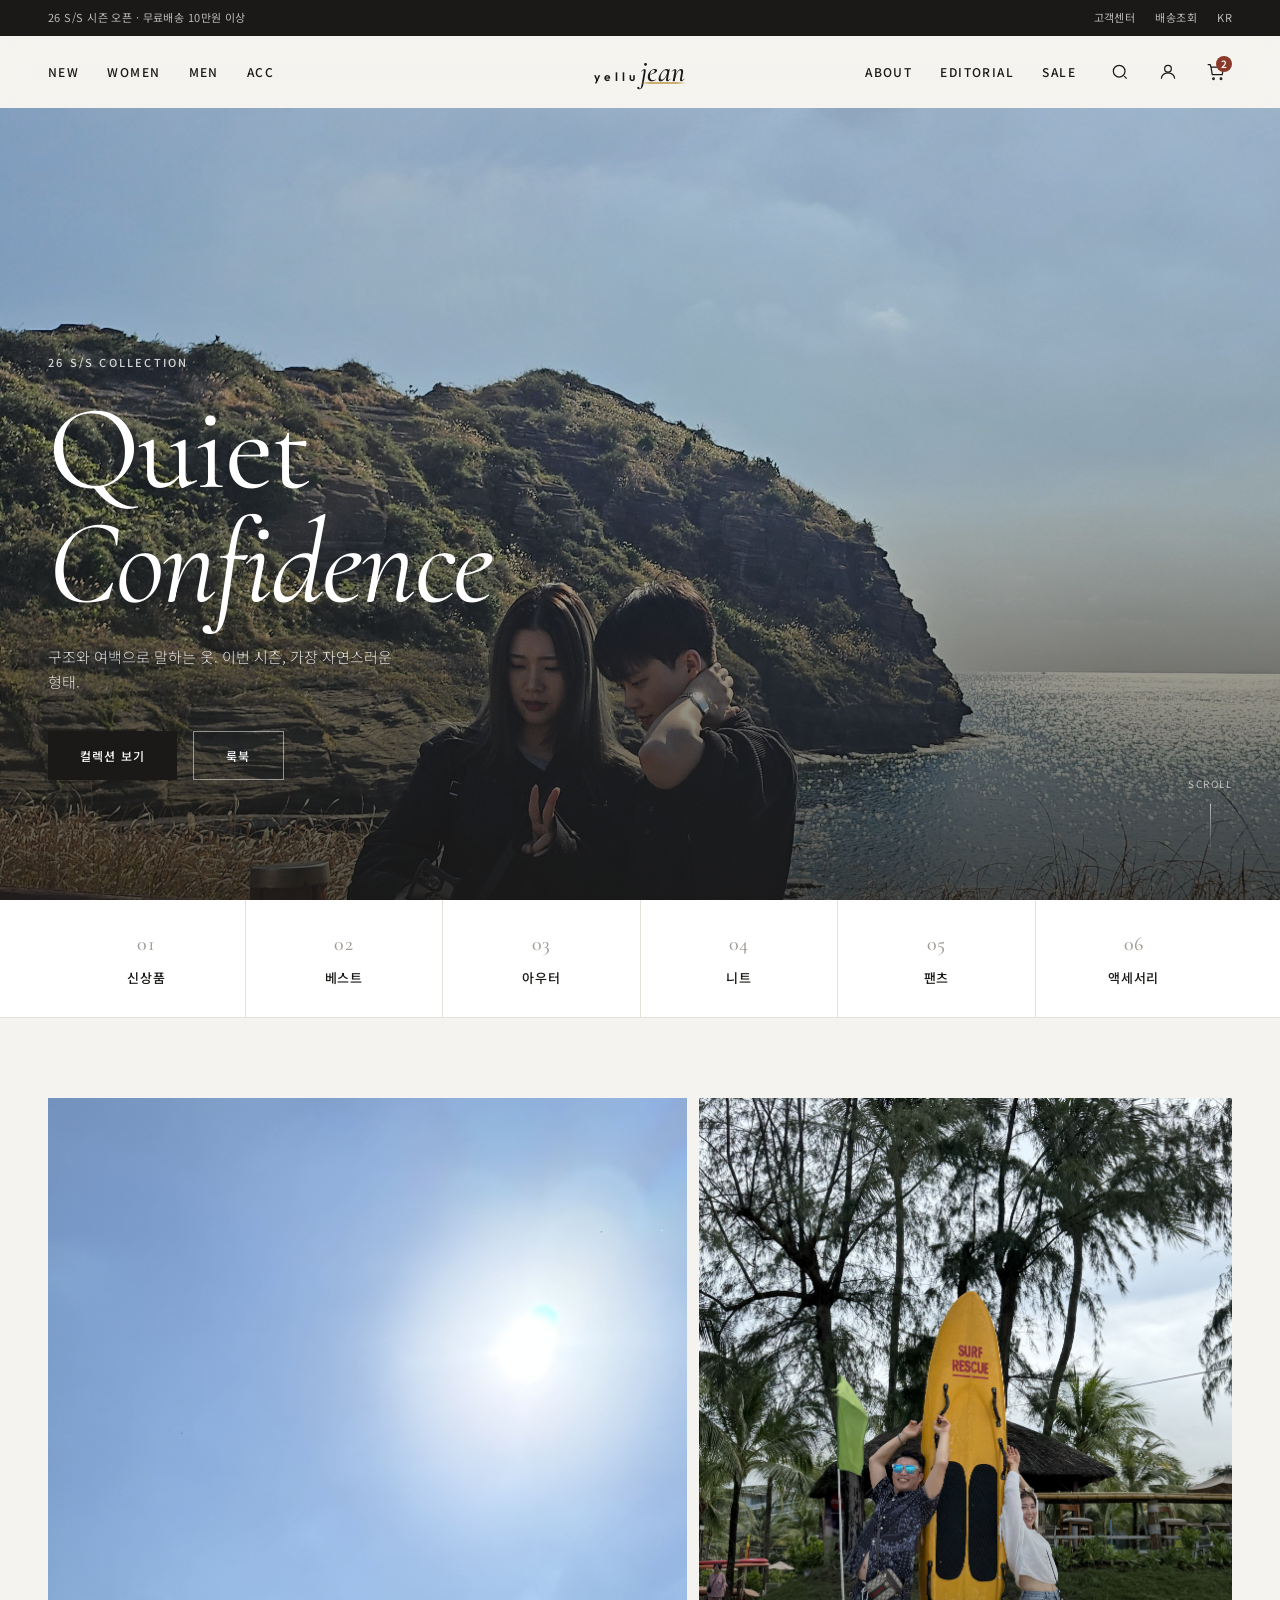
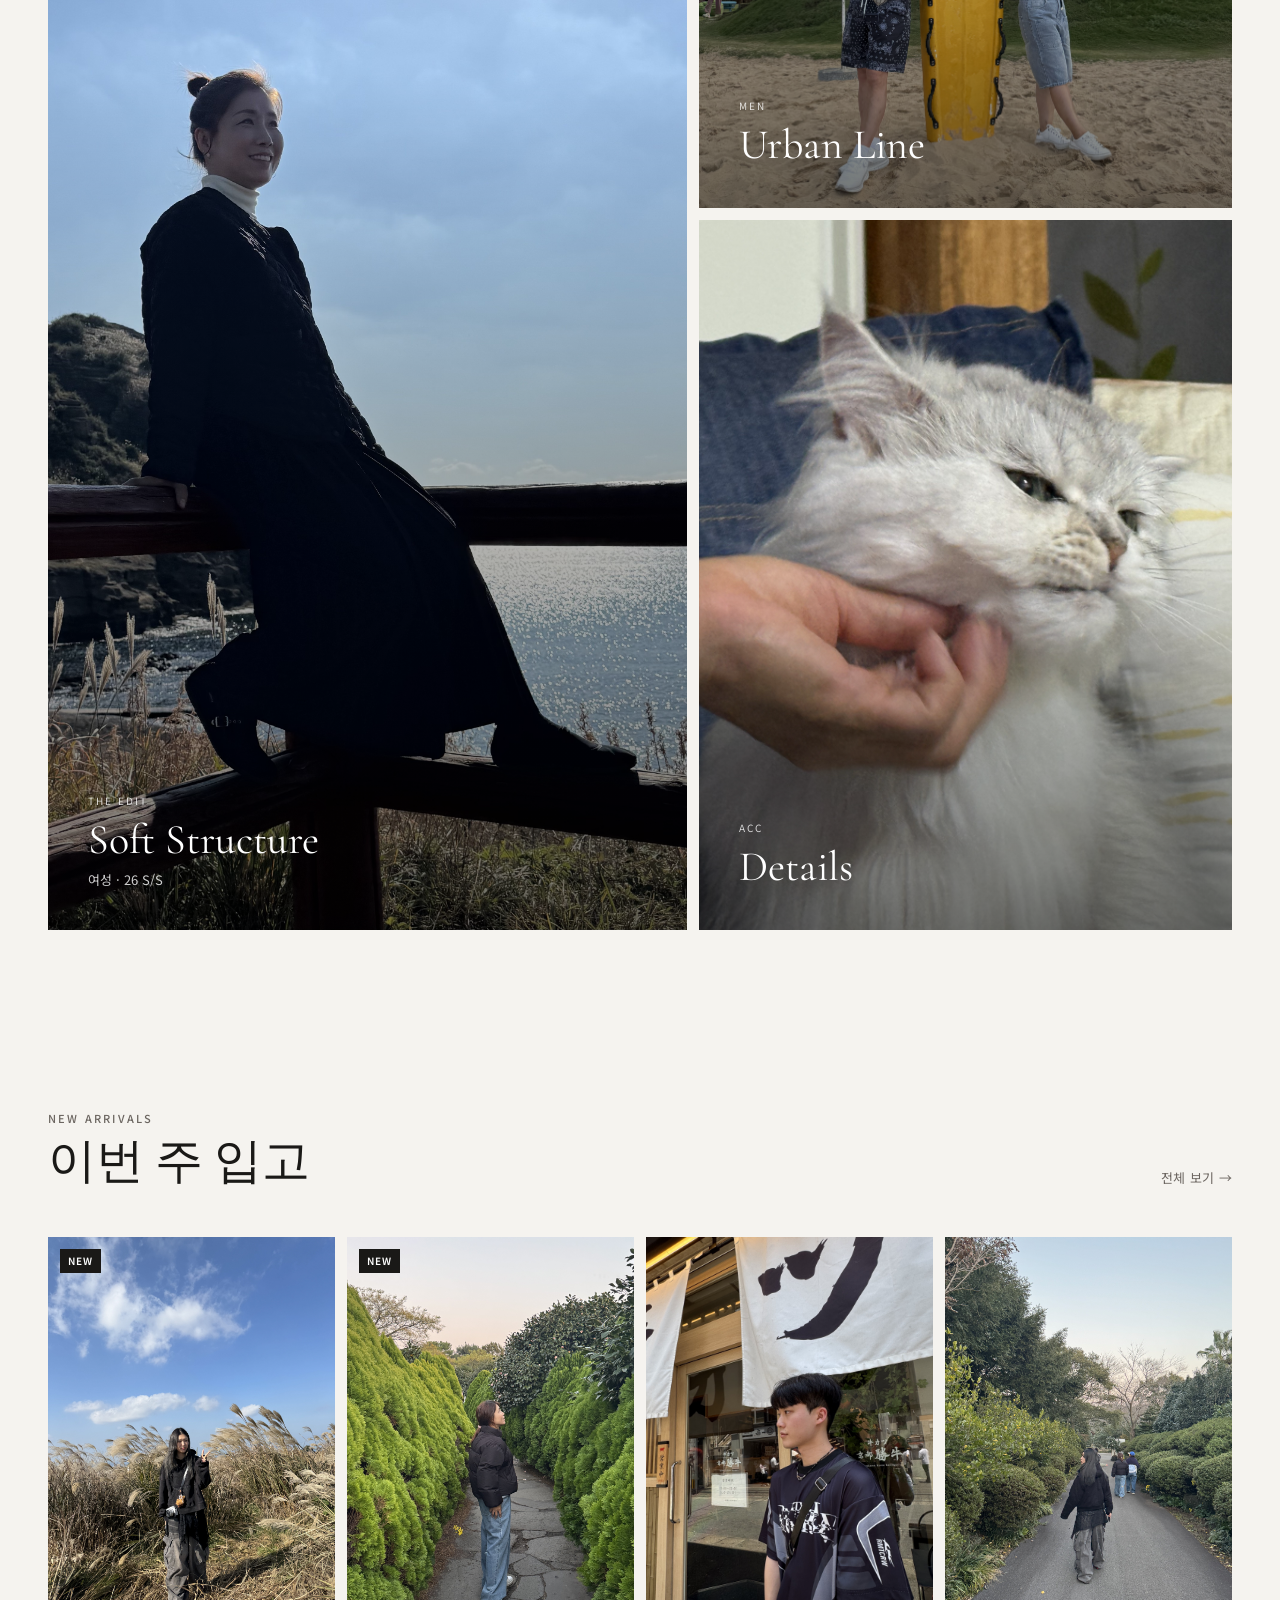
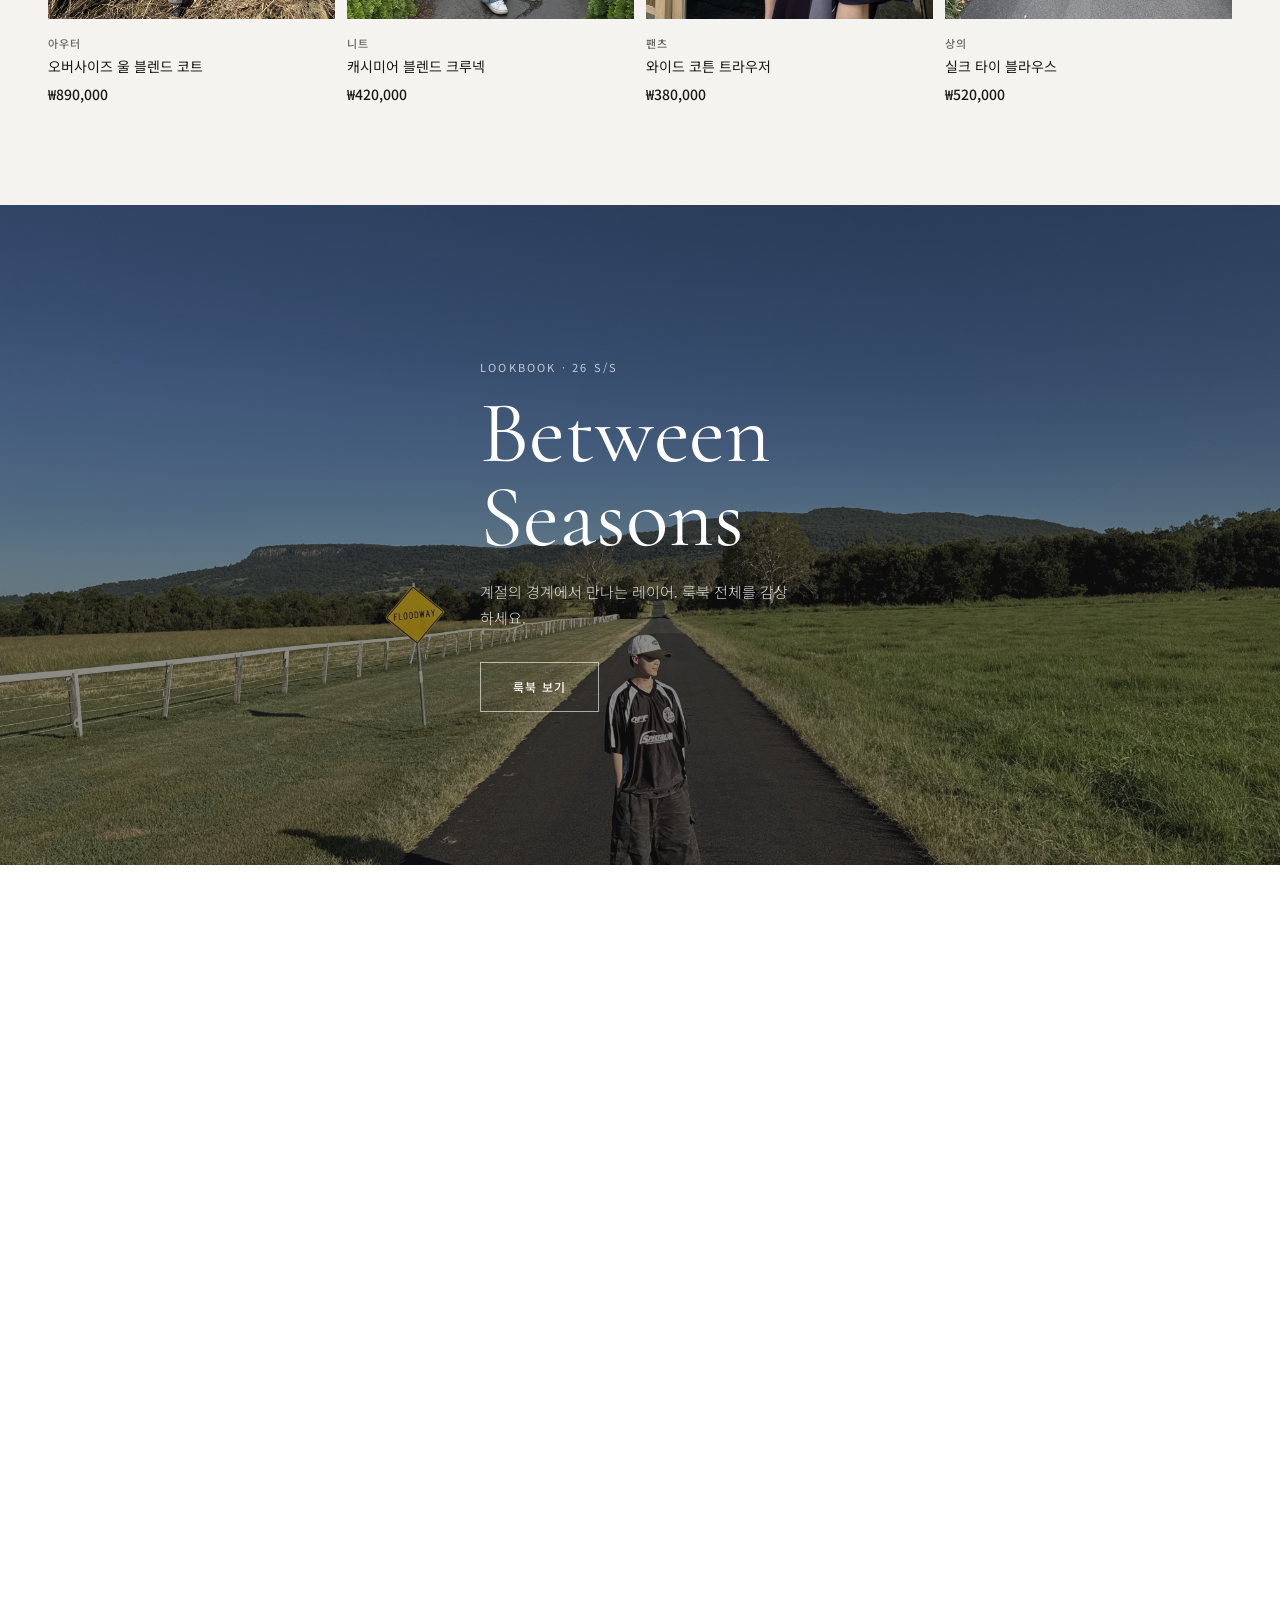
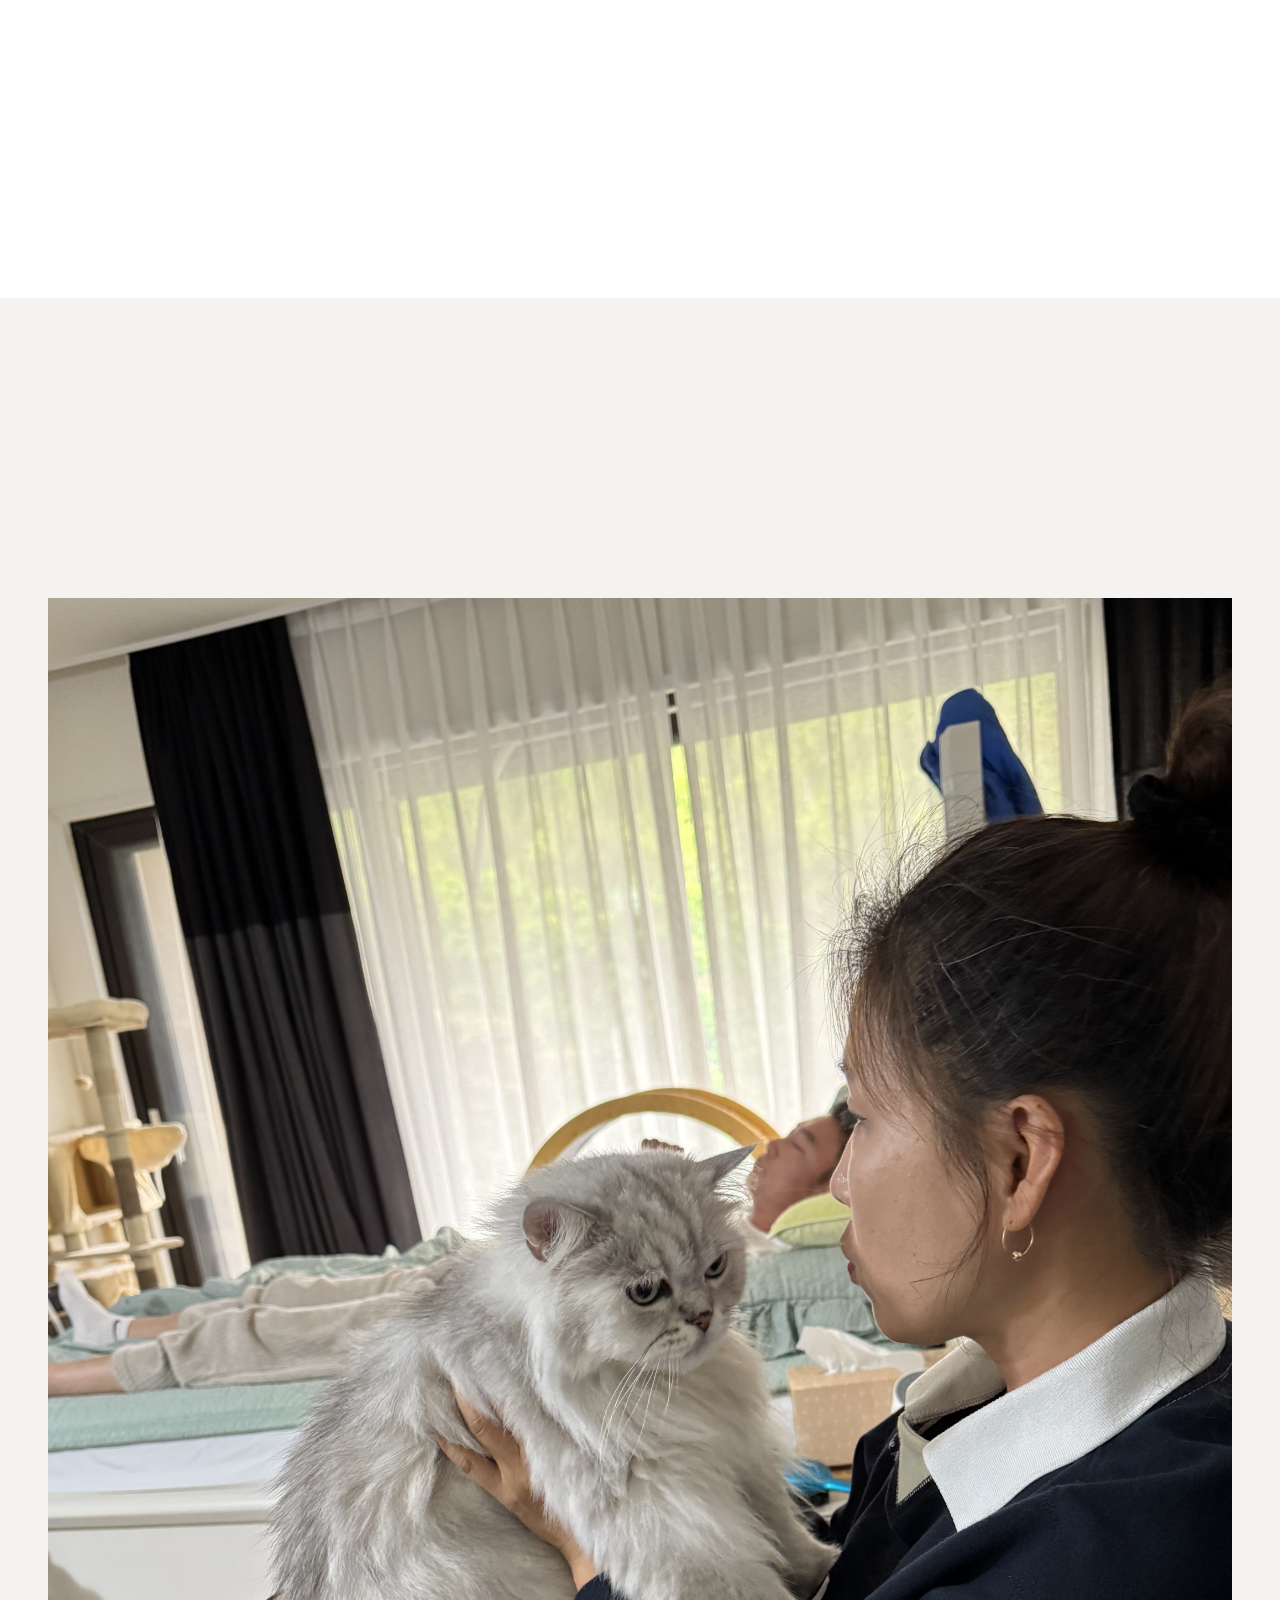
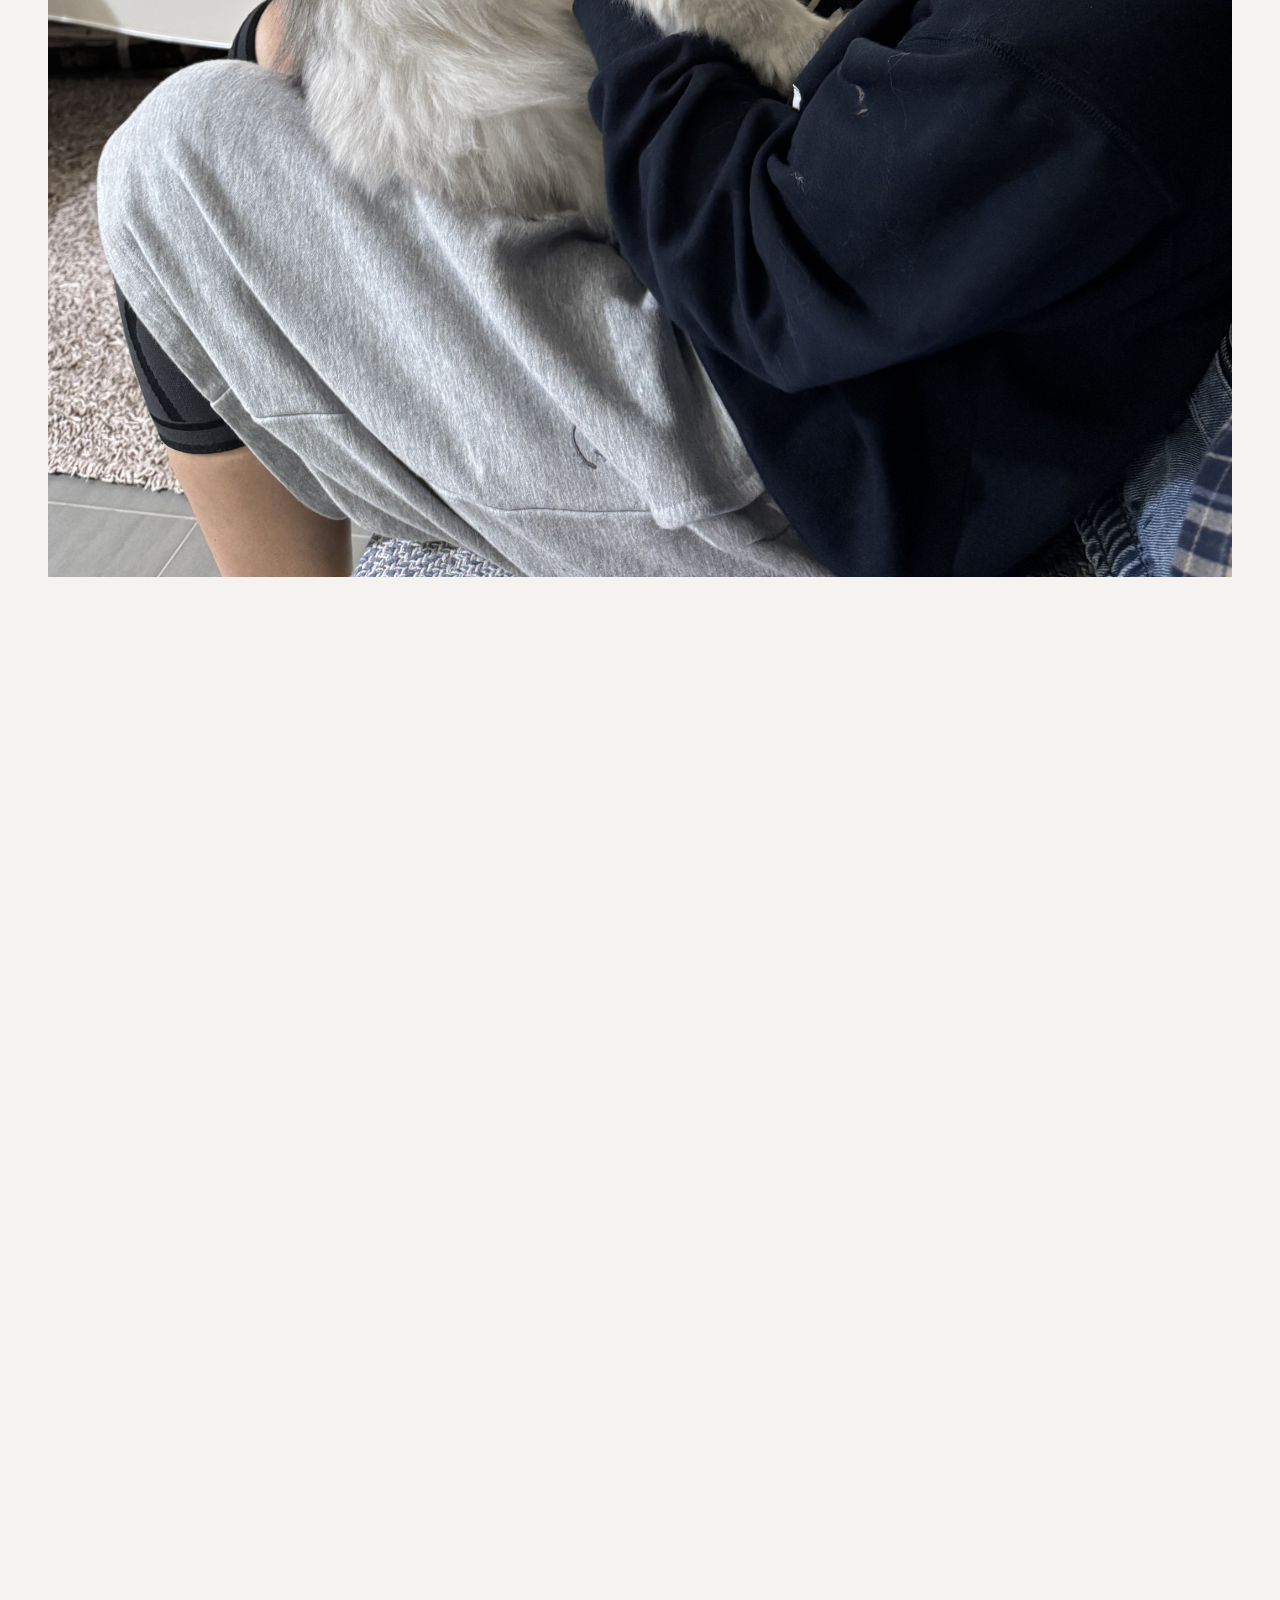
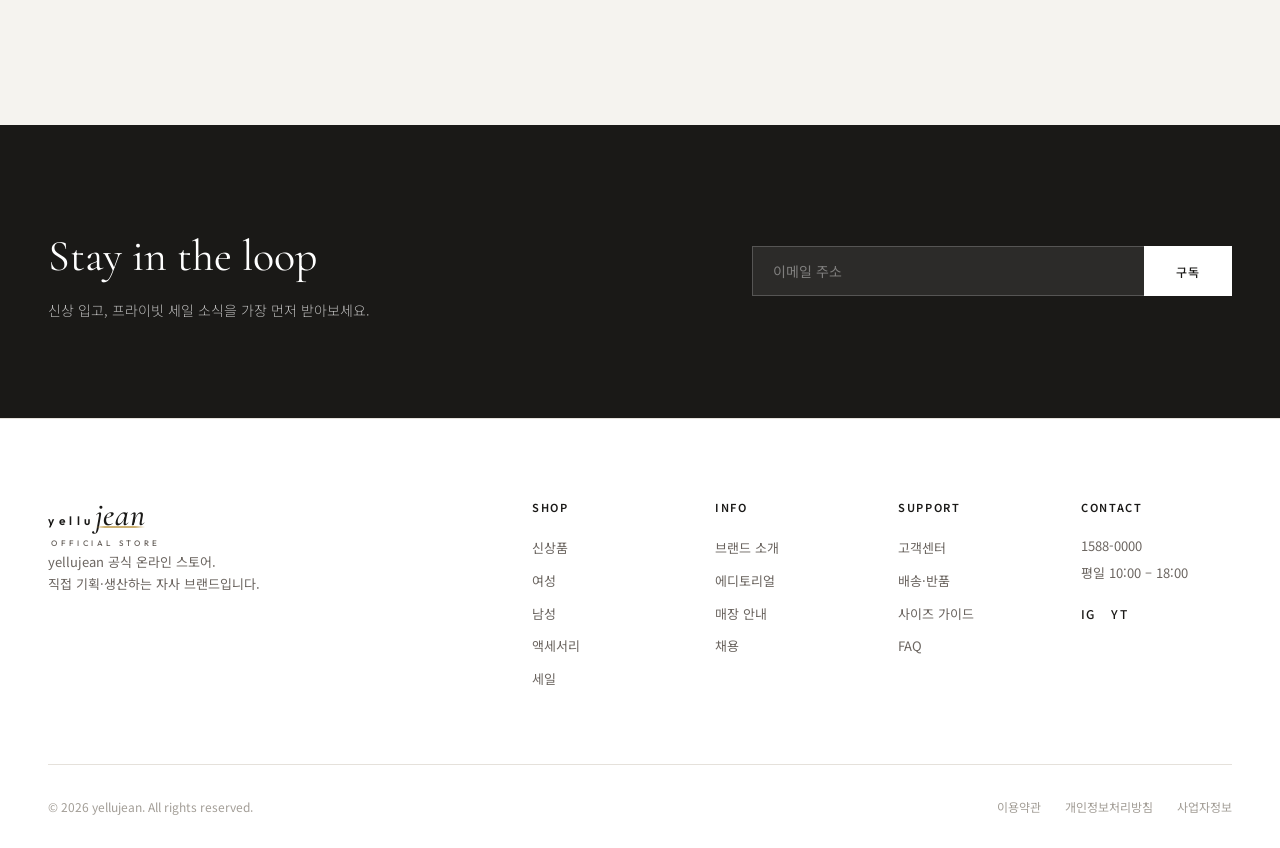
==== commit 743a2afb: "임시 사진 업로드" ====
--- a/index.html
+++ b/index.html
@@ -93,7 +93,7 @@
     <section class="hero">
       <div class="hero__media">
         <img
-          src="https://images.unsplash.com/photo-1509631179647-0177331693ae?w=1920&q=80"
+          src="assets/home/IMG_7244.jpg"
           alt="26 Spring Summer 컬렉션"
           class="hero__img"
         />
@@ -135,7 +135,7 @@
     <section class="editorial-banner">
       <div class="container editorial-banner__grid">
         <a href="pages/women.html" class="editorial-card editorial-card--large">
-          <img src="https://images.unsplash.com/photo-1490481651871-ab68de25d43d?w=1200&q=80" alt="The Edit — 여성 컬렉션" />
+          <img src="assets/home/IMG_7232.jpg" alt="The Edit — 26 S/S 컬렉션" />
           <div class="editorial-card__content">
             <span class="editorial-card__tag">The Edit</span>
             <h2>Soft Structure</h2>
@@ -143,14 +143,14 @@
           </div>
         </a>
         <a href="pages/men.html" class="editorial-card">
-          <img src="https://images.unsplash.com/photo-1617137968427-85924c800a22?w=800&q=80" alt="Men's Line" />
+          <img src="assets/home/IMG_2906.jpg" alt="Men's Line" />
           <div class="editorial-card__content">
             <span class="editorial-card__tag">Men</span>
             <h2>Urban Line</h2>
           </div>
         </a>
         <a href="pages/acc.html" class="editorial-card">
-          <img src="https://images.unsplash.com/photo-1558618666-fcd25c85cd64?w=800&q=80" alt="Accessories" />
+          <img src="assets/home/IMG_5836.jpg" alt="Accessories" />
           <div class="editorial-card__content">
             <span class="editorial-card__tag">Acc</span>
             <h2>Details</h2>
@@ -174,8 +174,8 @@
           <article class="product-card">
             <a href="pages/new.html" class="product-card__link">
               <div class="product-card__img-wrap">
-                <img src="https://images.unsplash.com/photo-1594938298603-c8148c4dae35?w=600&q=80" alt="오버사이즈 울 코트" class="product-card__img" />
-                <img src="https://images.unsplash.com/photo-1539533018447-63fcce2678e3?w=600&q=80" alt="오버사이즈 울 코트 착용" class="product-card__img product-card__img--hover" />
+                <img src="assets/products/women/IMG_7144/main.jpg" alt="오버사이즈 울 코트" class="product-card__img" />
+                <img src="assets/products/women/IMG_7201/main.jpg" alt="오버사이즈 울 코트 착용" class="product-card__img product-card__img--hover" />
                 <span class="product-card__badge">NEW</span>
                 <button class="product-card__wish" aria-label="찜하기">
                   <svg width="18" height="18" viewBox="0 0 24 24" fill="none" stroke="currentColor" stroke-width="1.5"><path d="M12 21s-8-4.5-8-11a5 5 0 0 1 9-3 5 5 0 0 1 9 3c0 6.5-8 11-8 11z"/></svg>
@@ -192,8 +192,8 @@
           <article class="product-card">
             <a href="#" class="product-card__link">
               <div class="product-card__img-wrap">
-                <img src="https://images.unsplash.com/photo-1434389677669-e08b4cac3105?w=600&q=80" alt="캐시미어 니트" class="product-card__img" />
-                <img src="https://images.unsplash.com/photo-1576566588028-4147f3842f27?w=600&q=80" alt="캐시미어 니트 착용" class="product-card__img product-card__img--hover" />
+                <img src="assets/products/women/IMG_7204/main.jpg" alt="캐시미어 니트" class="product-card__img" />
+                <img src="assets/products/women/IMG_7207/main.jpg" alt="캐시미어 니트 착용" class="product-card__img product-card__img--hover" />
                 <span class="product-card__badge">NEW</span>
                 <button class="product-card__wish" aria-label="찜하기">
                   <svg width="18" height="18" viewBox="0 0 24 24" fill="none" stroke="currentColor" stroke-width="1.5"><path d="M12 21s-8-4.5-8-11a5 5 0 0 1 9-3 5 5 0 0 1 9 3c0 6.5-8 11-8 11z"/></svg>
@@ -210,8 +210,8 @@
           <article class="product-card">
             <a href="#" class="product-card__link">
               <div class="product-card__img-wrap">
-                <img src="https://images.unsplash.com/photo-1591047139829-d91aecb6caea?w=600&q=80" alt="와이드 트라우저" class="product-card__img" />
-                <img src="https://images.unsplash.com/photo-1624378515194-6bbdb73f2194?w=600&q=80" alt="와이드 트라우저 착용" class="product-card__img product-card__img--hover" />
+                <img src="assets/products/men/IMG_5125/main.jpg" alt="와이드 트라우저" class="product-card__img" />
+                <img src="assets/products/men/IMG_7265/main.jpg" alt="와이드 트라우저 착용" class="product-card__img product-card__img--hover" />
                 <button class="product-card__wish" aria-label="찜하기">
                   <svg width="18" height="18" viewBox="0 0 24 24" fill="none" stroke="currentColor" stroke-width="1.5"><path d="M12 21s-8-4.5-8-11a5 5 0 0 1 9-3 5 5 0 0 1 9 3c0 6.5-8 11-8 11z"/></svg>
                 </button>
@@ -227,8 +227,8 @@
           <article class="product-card">
             <a href="#" class="product-card__link">
               <div class="product-card__img-wrap">
-                <img src="https://images.unsplash.com/photo-1594633312681-425c7b97ccd1?w=600&q=80" alt="실크 블라우스" class="product-card__img" />
-                <img src="https://images.unsplash.com/photo-1583496661160-fb2206d8fb9a?w=600&q=80" alt="실크 블라우스 착용" class="product-card__img product-card__img--hover" />
+                <img src="assets/products/women/IMG_7201/main.jpg" alt="실크 블라우스" class="product-card__img" />
+                <img src="assets/products/women/IMG_7204/main.jpg" alt="실크 블라우스 착용" class="product-card__img product-card__img--hover" />
                 <button class="product-card__wish" aria-label="찜하기">
                   <svg width="18" height="18" viewBox="0 0 24 24" fill="none" stroke="currentColor" stroke-width="1.5"><path d="M12 21s-8-4.5-8-11a5 5 0 0 1 9-3 5 5 0 0 1 9 3c0 6.5-8 11-8 11z"/></svg>
                 </button>
@@ -247,7 +247,7 @@
     <!-- 풀와이드 룩북 -->
     <section class="lookbook">
       <div class="lookbook__media">
-        <img src="https://images.unsplash.com/photo-1469334031218-e382a71b716b?w=1920&q=80" alt="Spring Lookbook" />
+        <img src="assets/home/IMG_8319.jpg" alt="Spring Lookbook" />
       </div>
       <div class="lookbook__content">
         <span class="lookbook__label">Lookbook · 26 S/S</span>
@@ -276,7 +276,7 @@
           <li class="ranking-item">
             <span class="ranking-item__rank">01</span>
             <a href="#" class="ranking-item__link">
-              <img src="https://images.unsplash.com/photo-1551028711-00167b16eac5?w=200&q=80" alt="더블 브레스티드 재킷" />
+              <img src="assets/products/women/IMG_7144/main.jpg" alt="더블 브레스티드 재킷" />
               <div class="ranking-item__info">
                 <span class="ranking-item__category">아우터</span>
                 <h3>더블 브레스티드 울 재킷</h3>
@@ -287,7 +287,7 @@
           <li class="ranking-item">
             <span class="ranking-item__rank">02</span>
             <a href="#" class="ranking-item__link">
-              <img src="https://images.unsplash.com/photo-1572804013309-59a23b123e5f?w=200&q=80" alt="레더 로퍼" />
+              <img src="assets/products/men/IMG_8310/main.jpg" alt="레더 로퍼" />
               <div class="ranking-item__info">
                 <span class="ranking-item__category">슈즈</span>
                 <h3>탭드 로퍼 · 블랙</h3>
@@ -298,7 +298,7 @@
           <li class="ranking-item">
             <span class="ranking-item__rank">03</span>
             <a href="#" class="ranking-item__link">
-              <img src="https://images.unsplash.com/photo-1594938298603-c8148c4dae35?w=200&q=80" alt="울 코트" />
+              <img src="assets/products/men/IMG_7265/main.jpg" alt="울 코트" />
               <div class="ranking-item__info">
                 <span class="ranking-item__category">아우터</span>
                 <h3>오버사이즈 울 블렌드 코트</h3>
@@ -309,7 +309,7 @@
           <li class="ranking-item">
             <span class="ranking-item__rank">04</span>
             <a href="#" class="ranking-item__link">
-              <img src="https://images.unsplash.com/photo-1591047139829-d91aecb6caea?w=200&q=80" alt="와이드 팬츠" />
+              <img src="assets/products/men/IMG_8477/main.jpg" alt="와이드 팬츠" />
               <div class="ranking-item__info">
                 <span class="ranking-item__category">팬츠</span>
                 <h3>와이드 코튼 트라우저</h3>
@@ -320,7 +320,7 @@
           <li class="ranking-item">
             <span class="ranking-item__rank">05</span>
             <a href="#" class="ranking-item__link">
-              <img src="https://images.unsplash.com/photo-1434389677669-e08b4cac3105?w=200&q=80" alt="캐시미어 니트" />
+              <img src="assets/products/women/IMG_7207/main.jpg" alt="캐시미어 니트" />
               <div class="ranking-item__info">
                 <span class="ranking-item__category">니트</span>
                 <h3>캐시미어 블렌드 크루넥</h3>
@@ -345,7 +345,7 @@
           <a href="pages/about.html" class="btn btn--primary">브랜드 소개 보기</a>
         </div>
         <a href="pages/about.html" class="about-teaser__visual">
-          <img src="https://images.unsplash.com/photo-1541099649105-f69ad21f3246?w=800&q=80" alt="yellujean 제작 과정" />
+          <img src="assets/home/IMG_9383.jpg" alt="yellujean 브랜드" />
         </a>
       </div>
     </section>
@@ -363,7 +363,7 @@
         <div class="magazine-grid">
           <article class="magazine-card magazine-card--featured">
             <a href="#">
-              <img src="https://images.unsplash.com/photo-1515886657613-9f3515b0c78f?w=900&q=80" alt="에디토리얼 — Form & Function" />
+              <img src="assets/home/IMG_7232.jpg" alt="에디토리얼 — Form & Function" />
               <div class="magazine-card__content">
                 <time datetime="2026-05-20">2026.05.20</time>
                 <h3>Form & Function — 옷이 말하는 방식</h3>
@@ -373,7 +373,7 @@
           </article>
           <article class="magazine-card">
             <a href="#">
-              <img src="https://images.unsplash.com/photo-1485230895295-76640b7bd749?w=600&q=80" alt="에디토리얼 — Layering Guide" />
+              <img src="assets/home/IMG_6756.jpg" alt="에디토리얼 — Layering Guide" />
               <div class="magazine-card__content">
                 <time datetime="2026-05-15">2026.05.15</time>
                 <h3>Layering Guide</h3>
@@ -382,7 +382,7 @@
           </article>
           <article class="magazine-card">
             <a href="#">
-              <img src="https://images.unsplash.com/photo-1529139574469-a303027c1d8b?w=600&q=80" alt="에디토리얼 — Studio Visit" />
+              <img src="assets/home/IMG_8310.jpg" alt="에디토리얼 — Studio Visit" />
               <div class="magazine-card__content">
                 <time datetime="2026-05-08">2026.05.08</time>
                 <h3>Studio Visit: Seoul</h3>
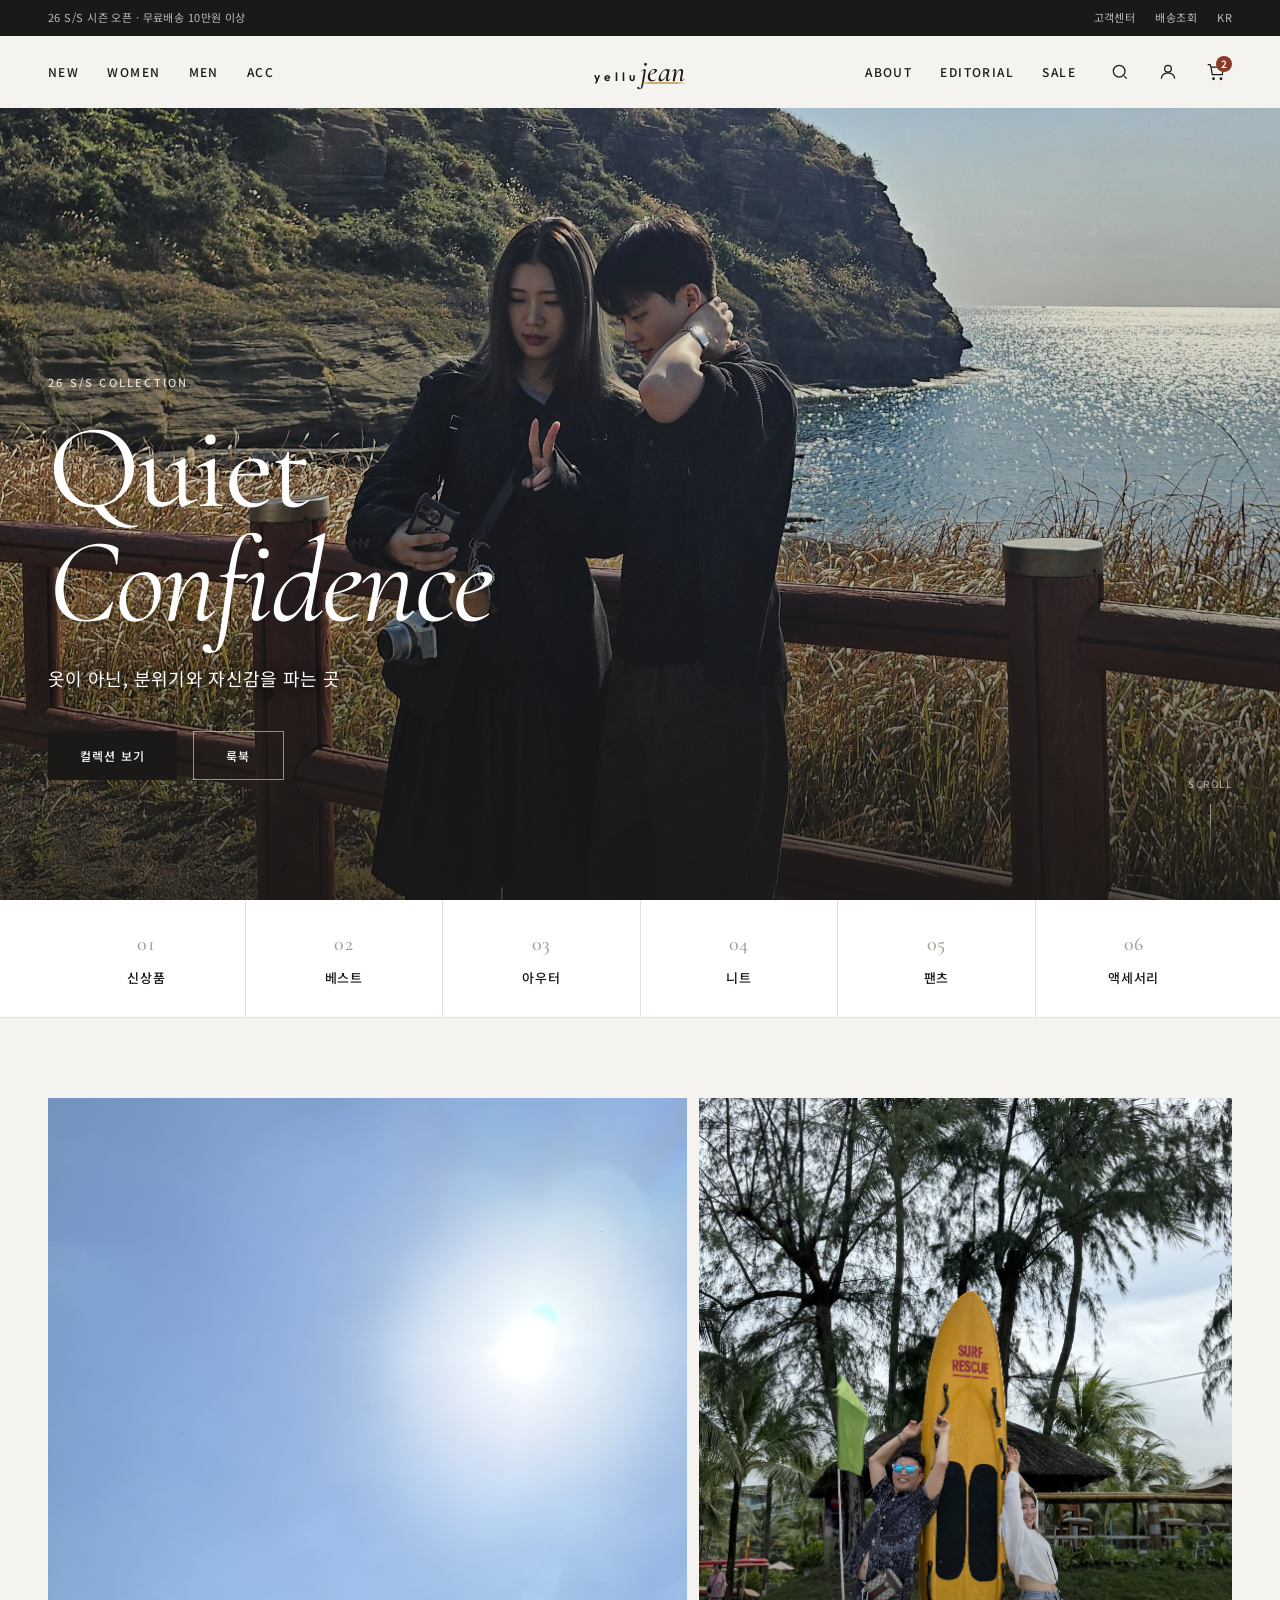
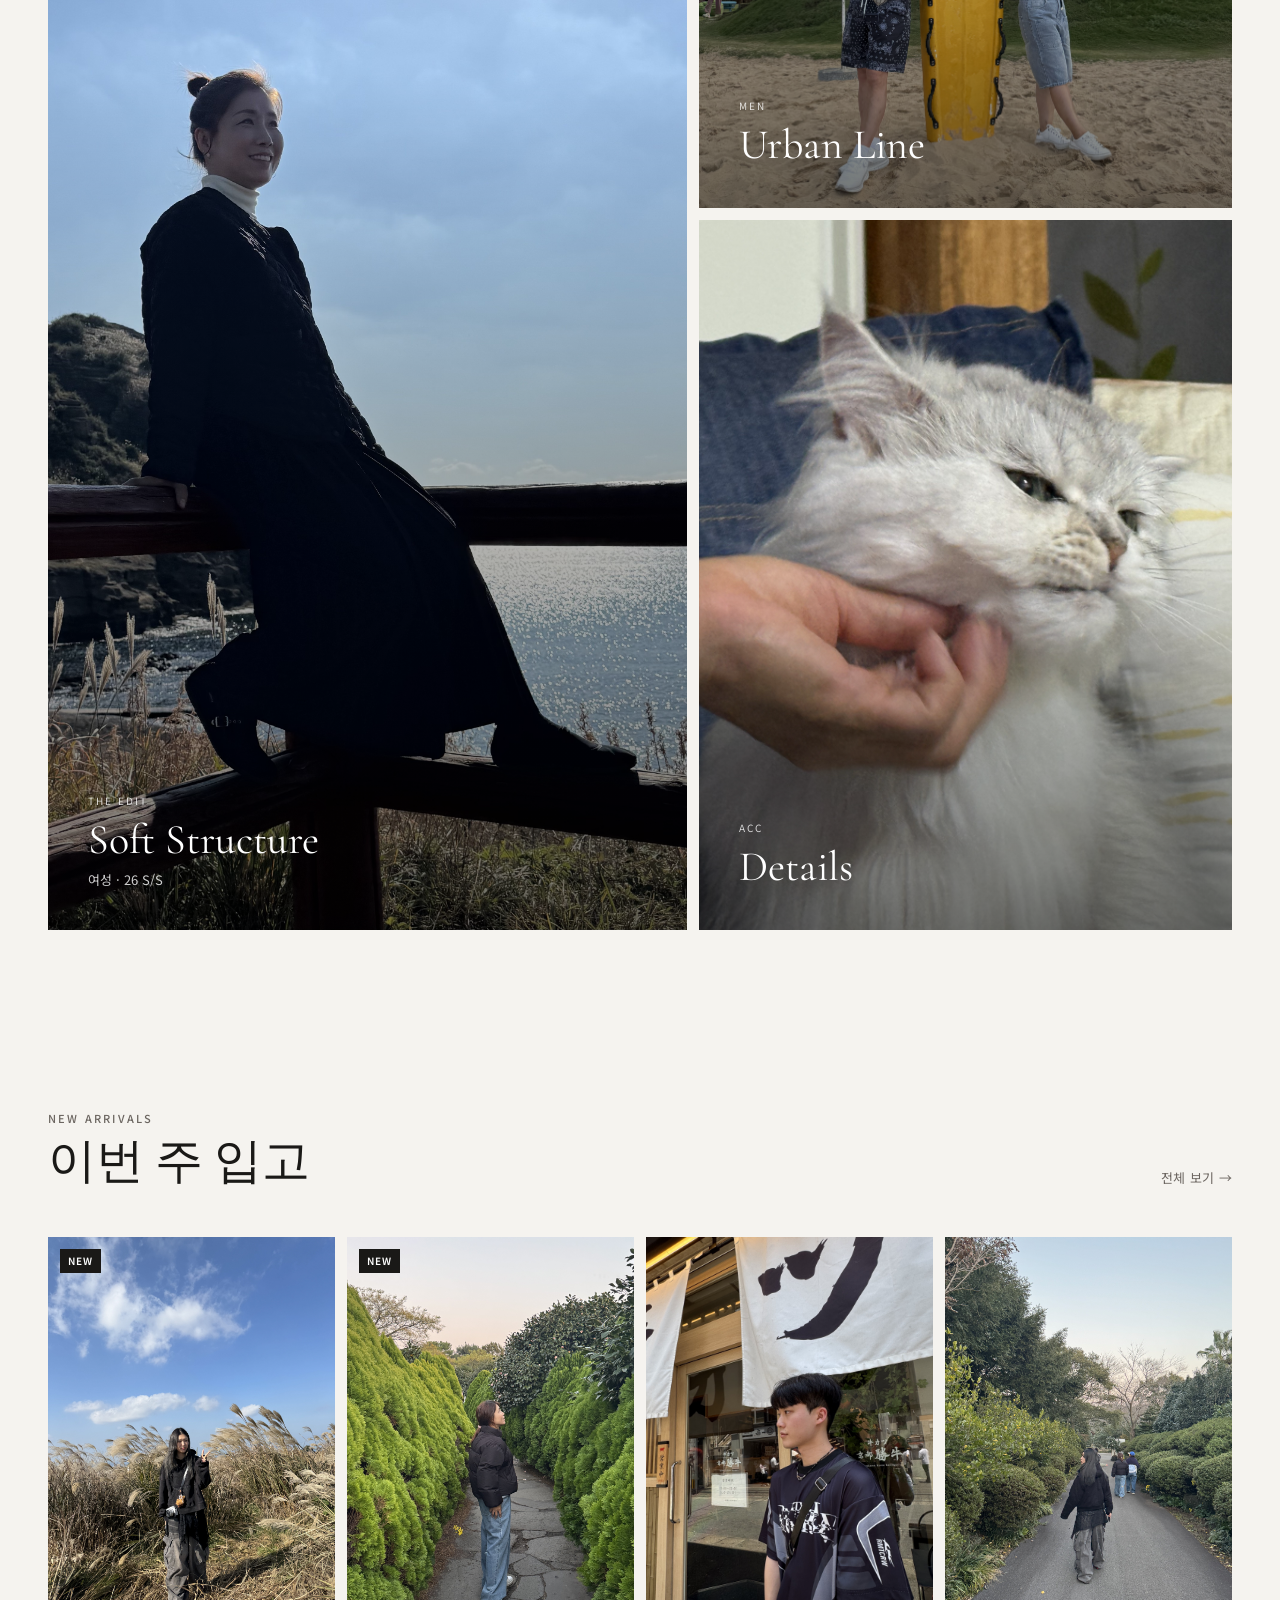
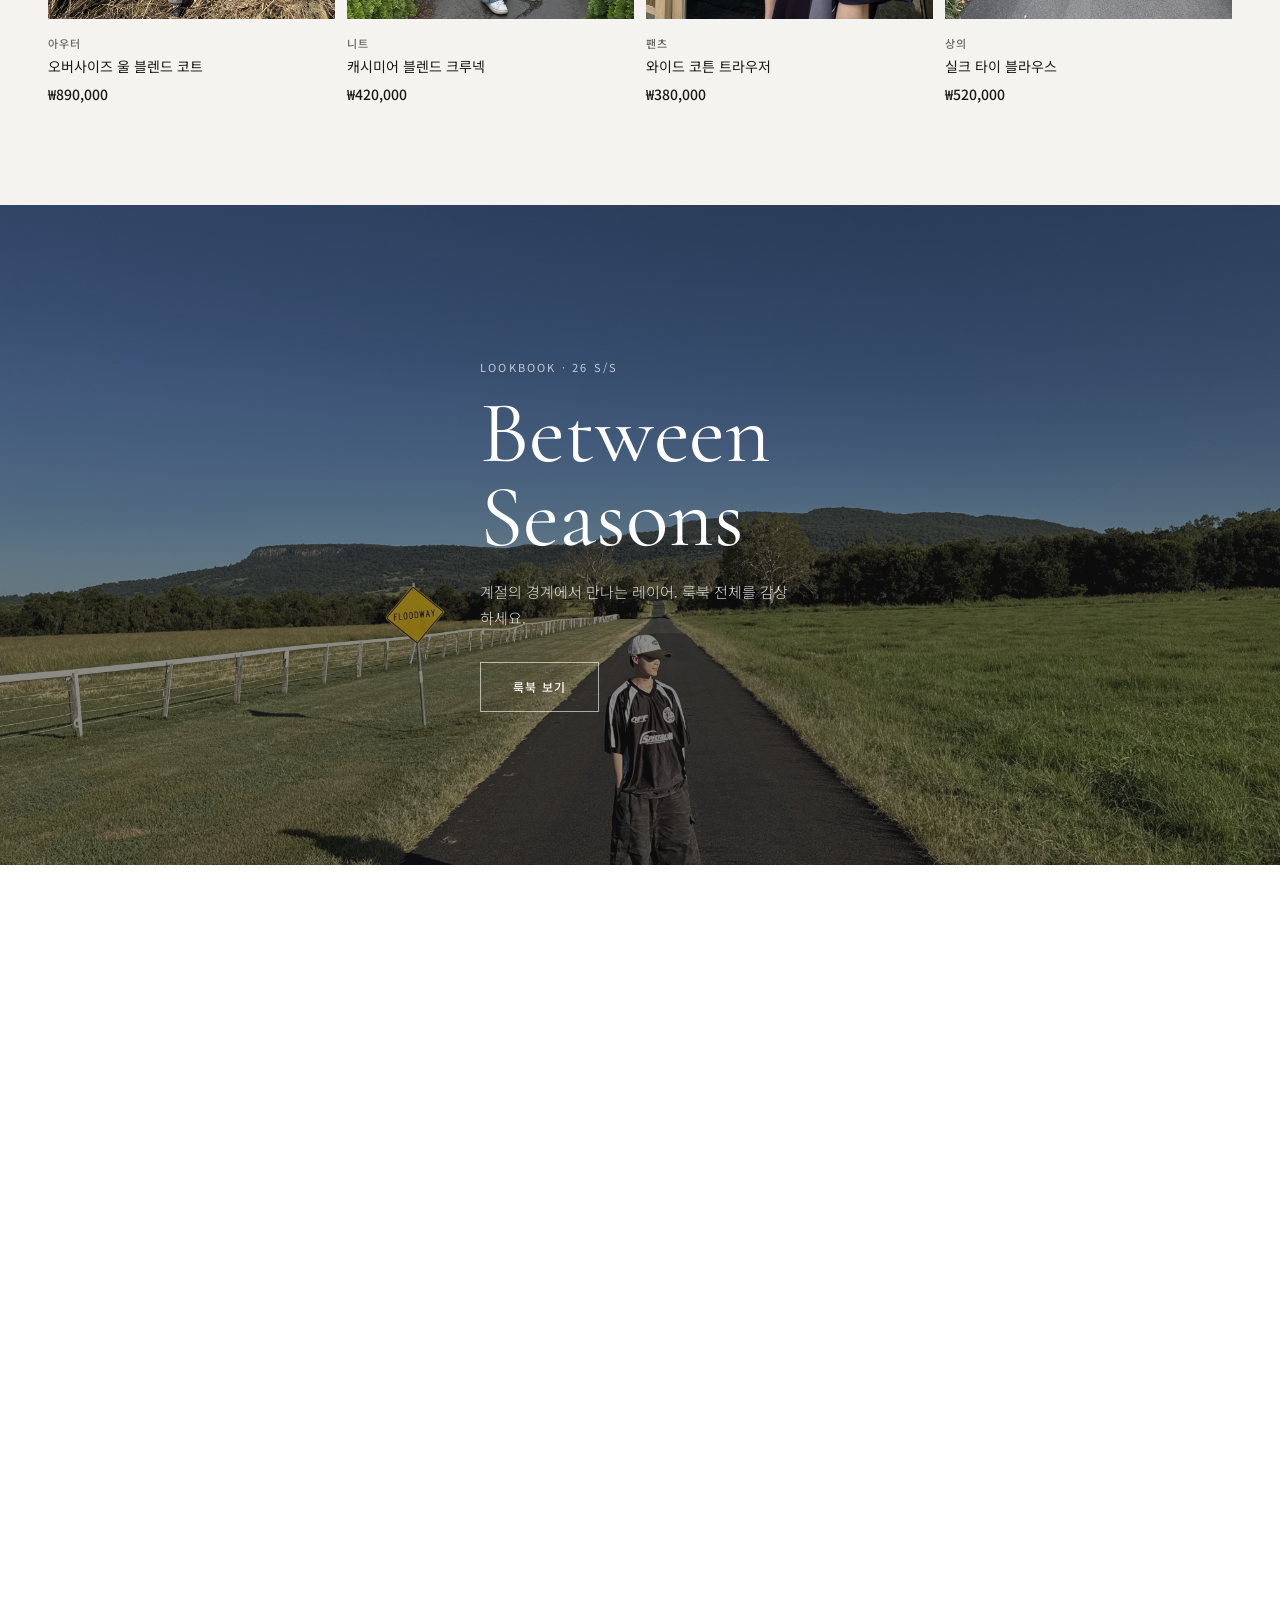
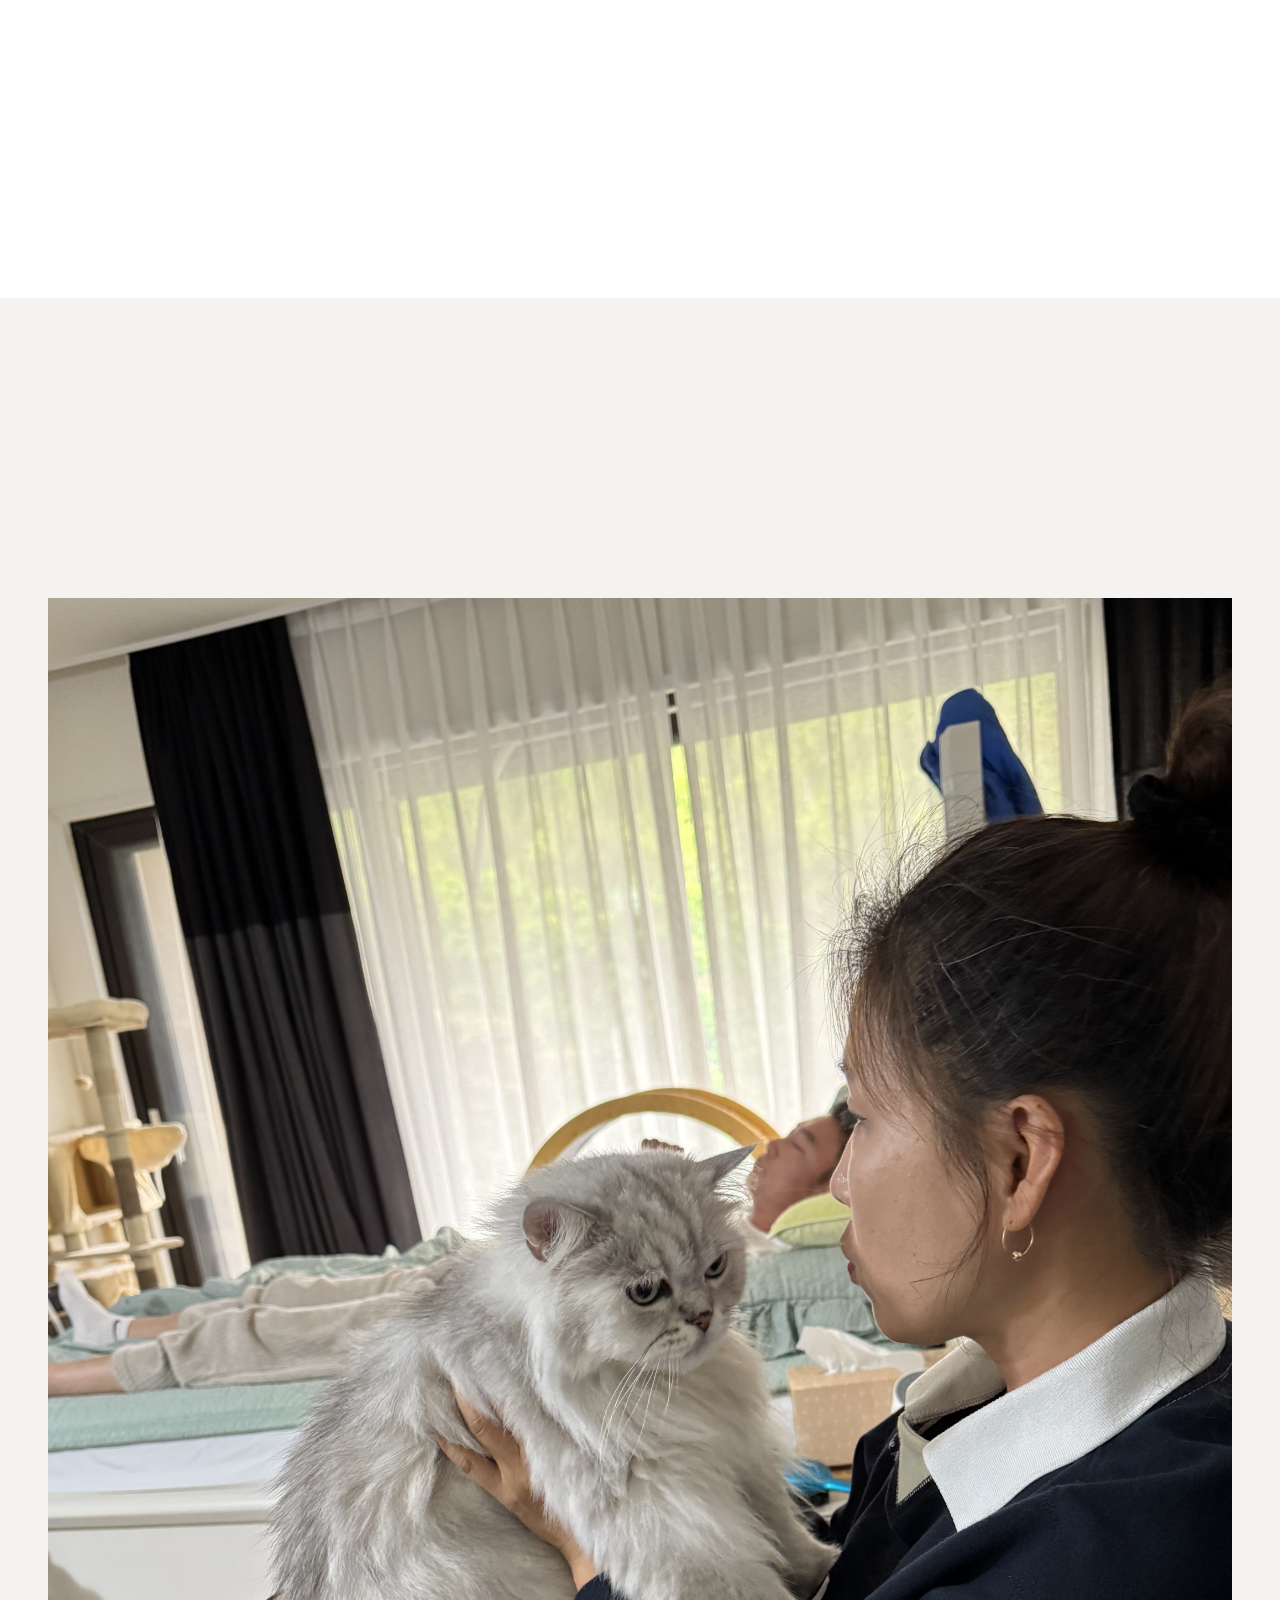
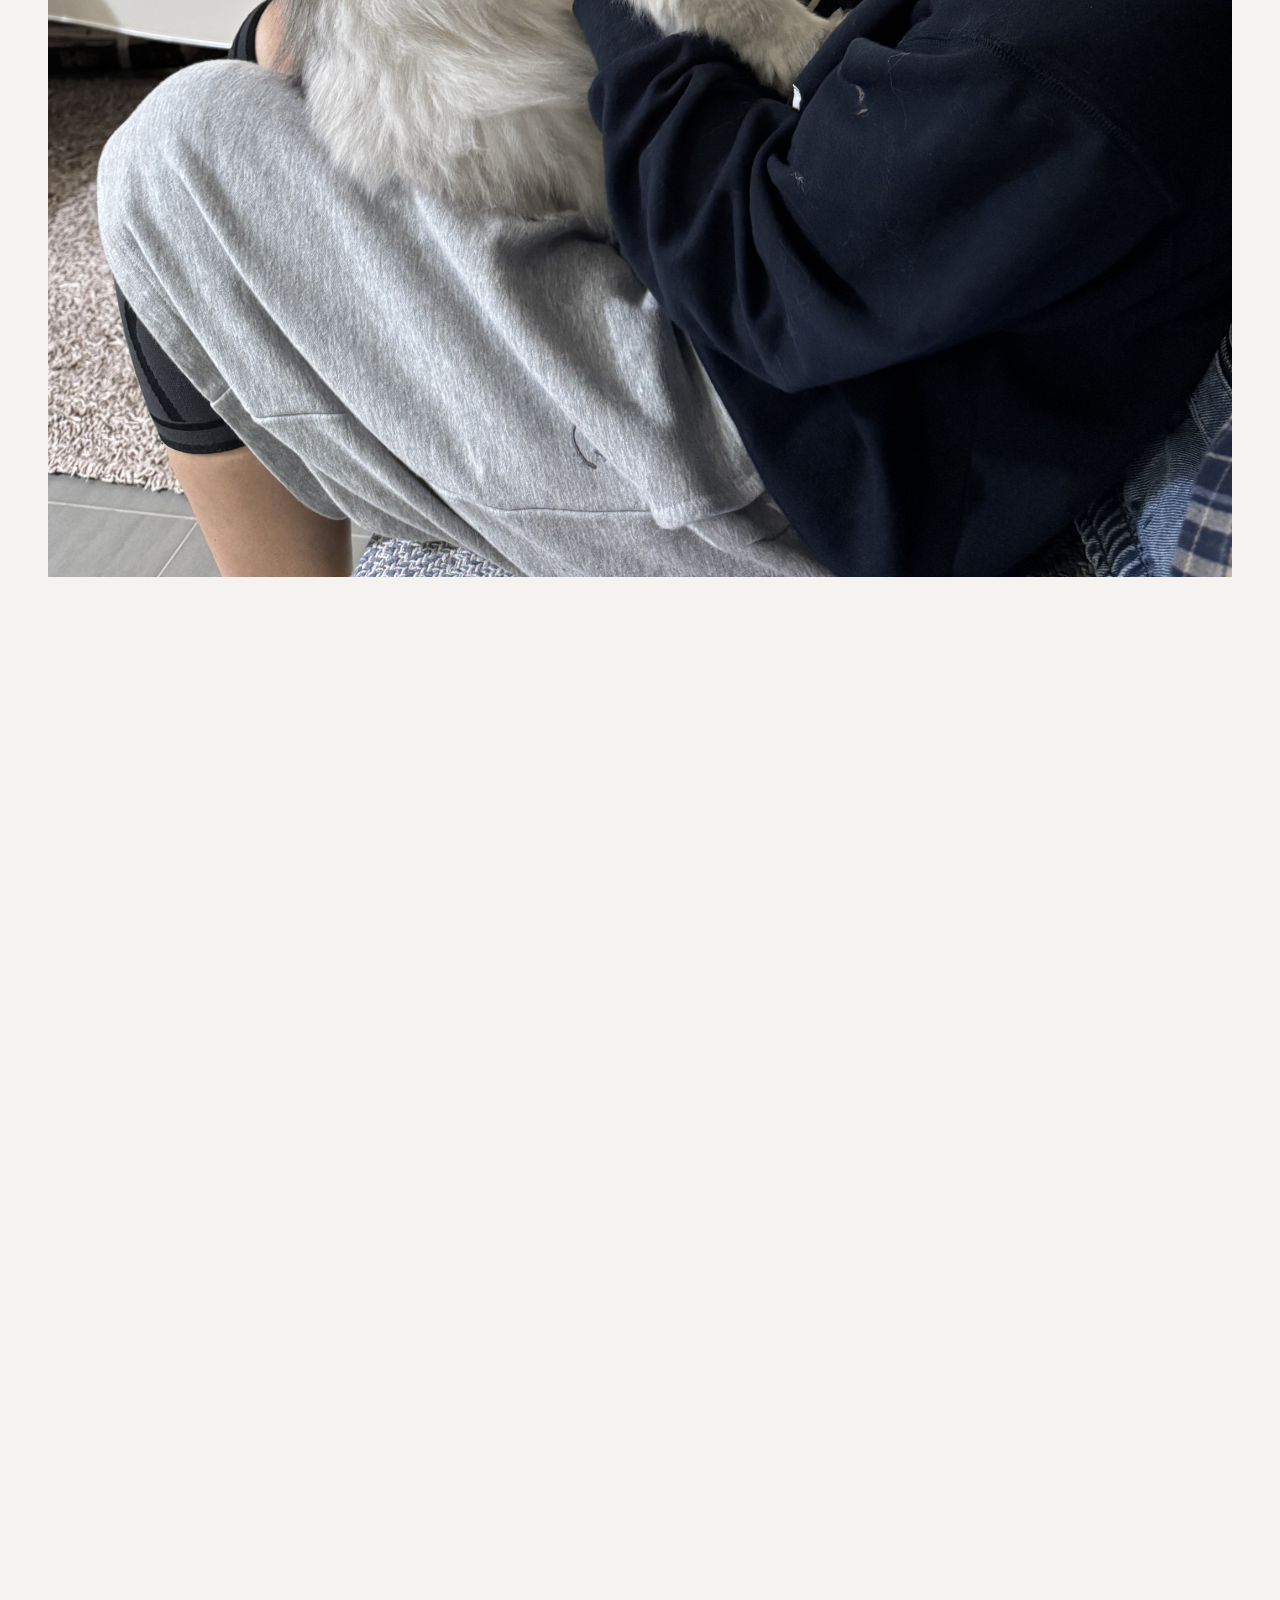
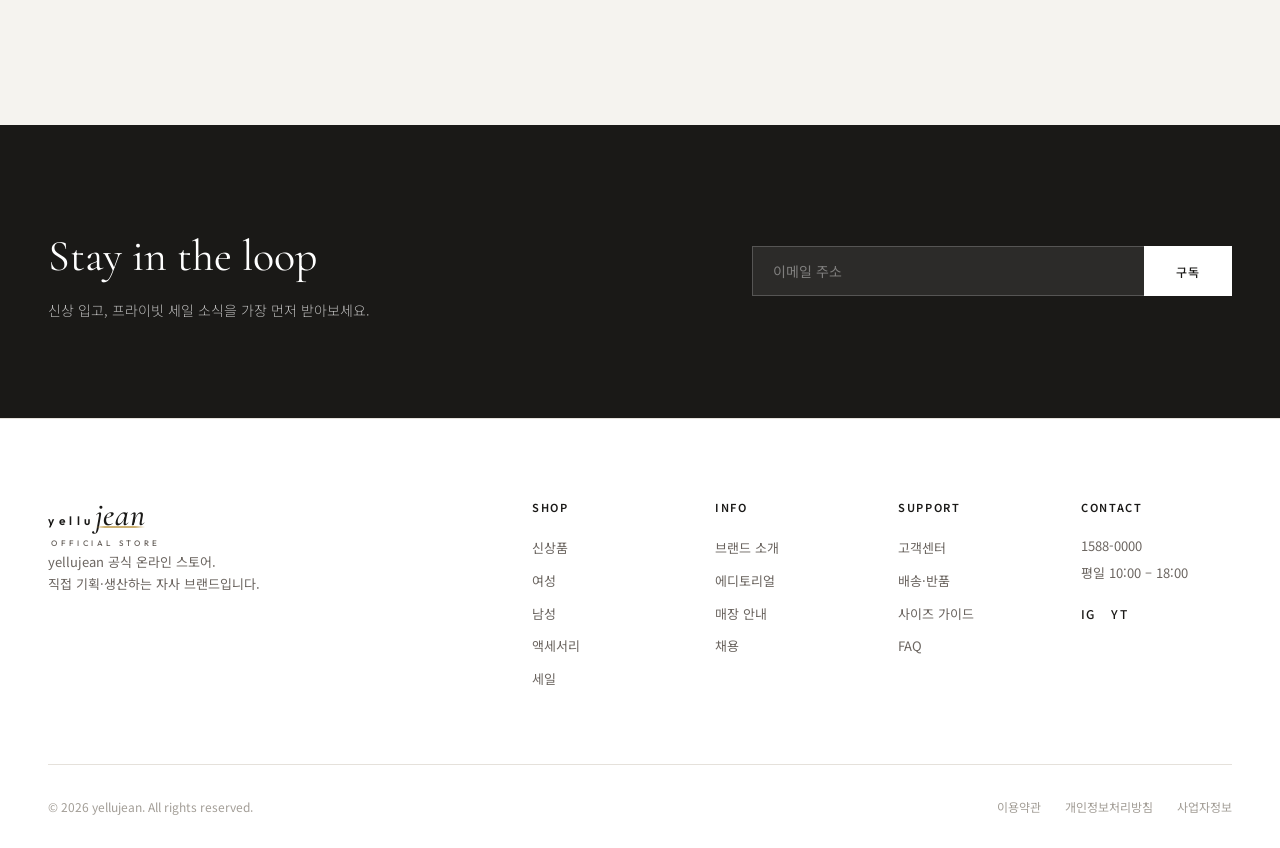
==== commit 8464f540: "메인 문구 수정" ====
--- a/index.html
+++ b/index.html
@@ -105,7 +105,9 @@
           Quiet<br />
           <em>Confidence</em>
         </h1>
-        <p class="hero__desc">구조와 여백으로 말하는 옷. 이번 시즌, 가장 자연스러운 형태.</p>
+        <!-- <p class="hero__desc">구조와 여백으로 말하는 옷. 이번 시즌, 가장 자연스러운 형태.</p> -->
+        <p class="hero__desc">옷이 아닌, 분위기와 자신감을 파는 곳</p>
+
         <div class="hero__cta">
           <a href="#" class="btn btn--primary">컬렉션 보기</a>
           <a href="#" class="btn btn--ghost">룩북</a>
--- a/css/styles.css
+++ b/css/styles.css
@@ -464,7 +464,14 @@
   width: 100%;
   height: 100%;
   object-fit: cover;
-  object-position: center 20%;
+  object-position: center 55%;
+}
+
+/* 와이드 화면: 얼굴·전신이 보이도록 (20%→상단만, bottom→하단만) */
+@media (min-width: 1024px) {
+  .hero__img {
+    object-position: center 60%;
+  }
 }
 
 .hero__overlay {
@@ -509,12 +516,16 @@
 }
 
 .hero__desc {
-  font-size: 15px;
-  font-weight: 300;
-  max-width: 360px;
-  opacity: 0.85;
+  font-size: clamp(16px, 1.8vw, 18px);
+  font-weight: 400;
+  max-width: 420px;
   margin-bottom: 36px;
-  line-height: 1.7;
+  line-height: 1.75;
+  color: #fff;
+  letter-spacing: 0.02em;
+  text-shadow:
+    0 1px 8px rgba(0, 0, 0, 0.5),
+    0 2px 20px rgba(0, 0, 0, 0.35);
 }
 
 .hero__cta {
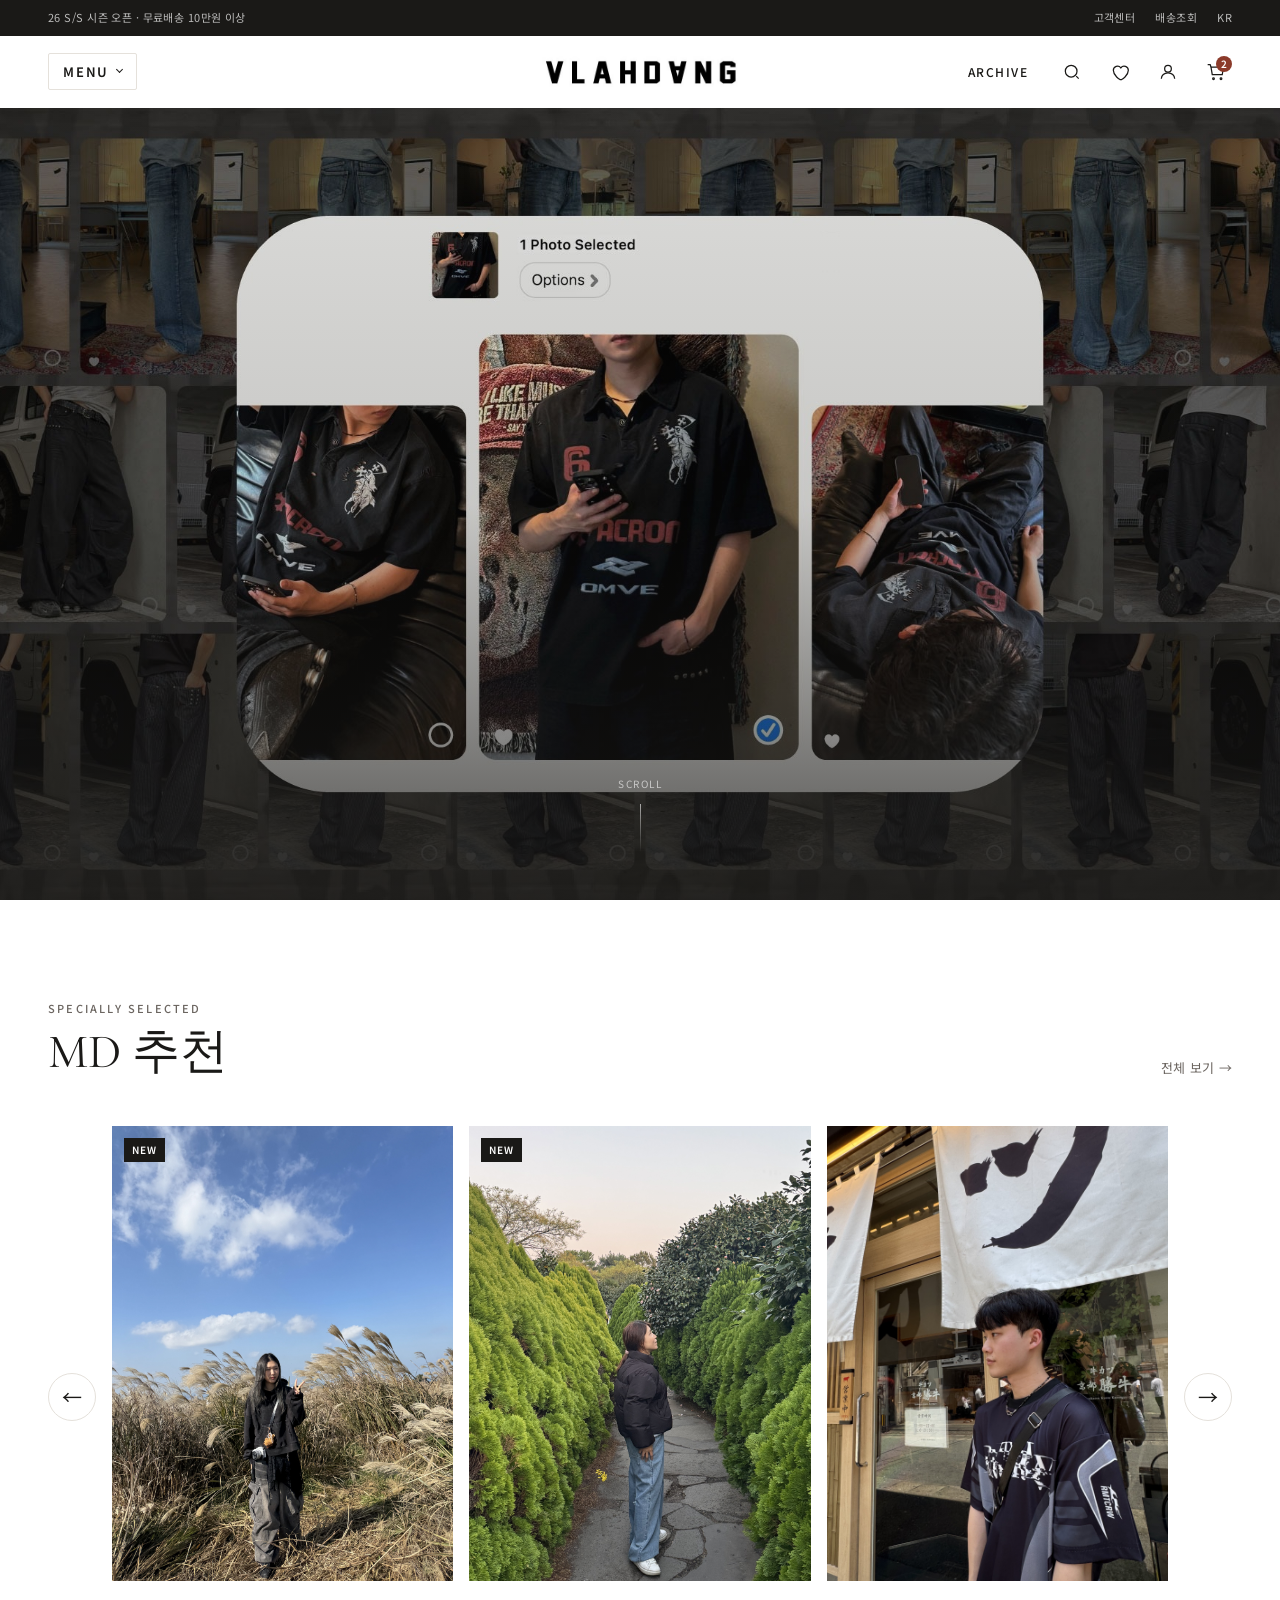
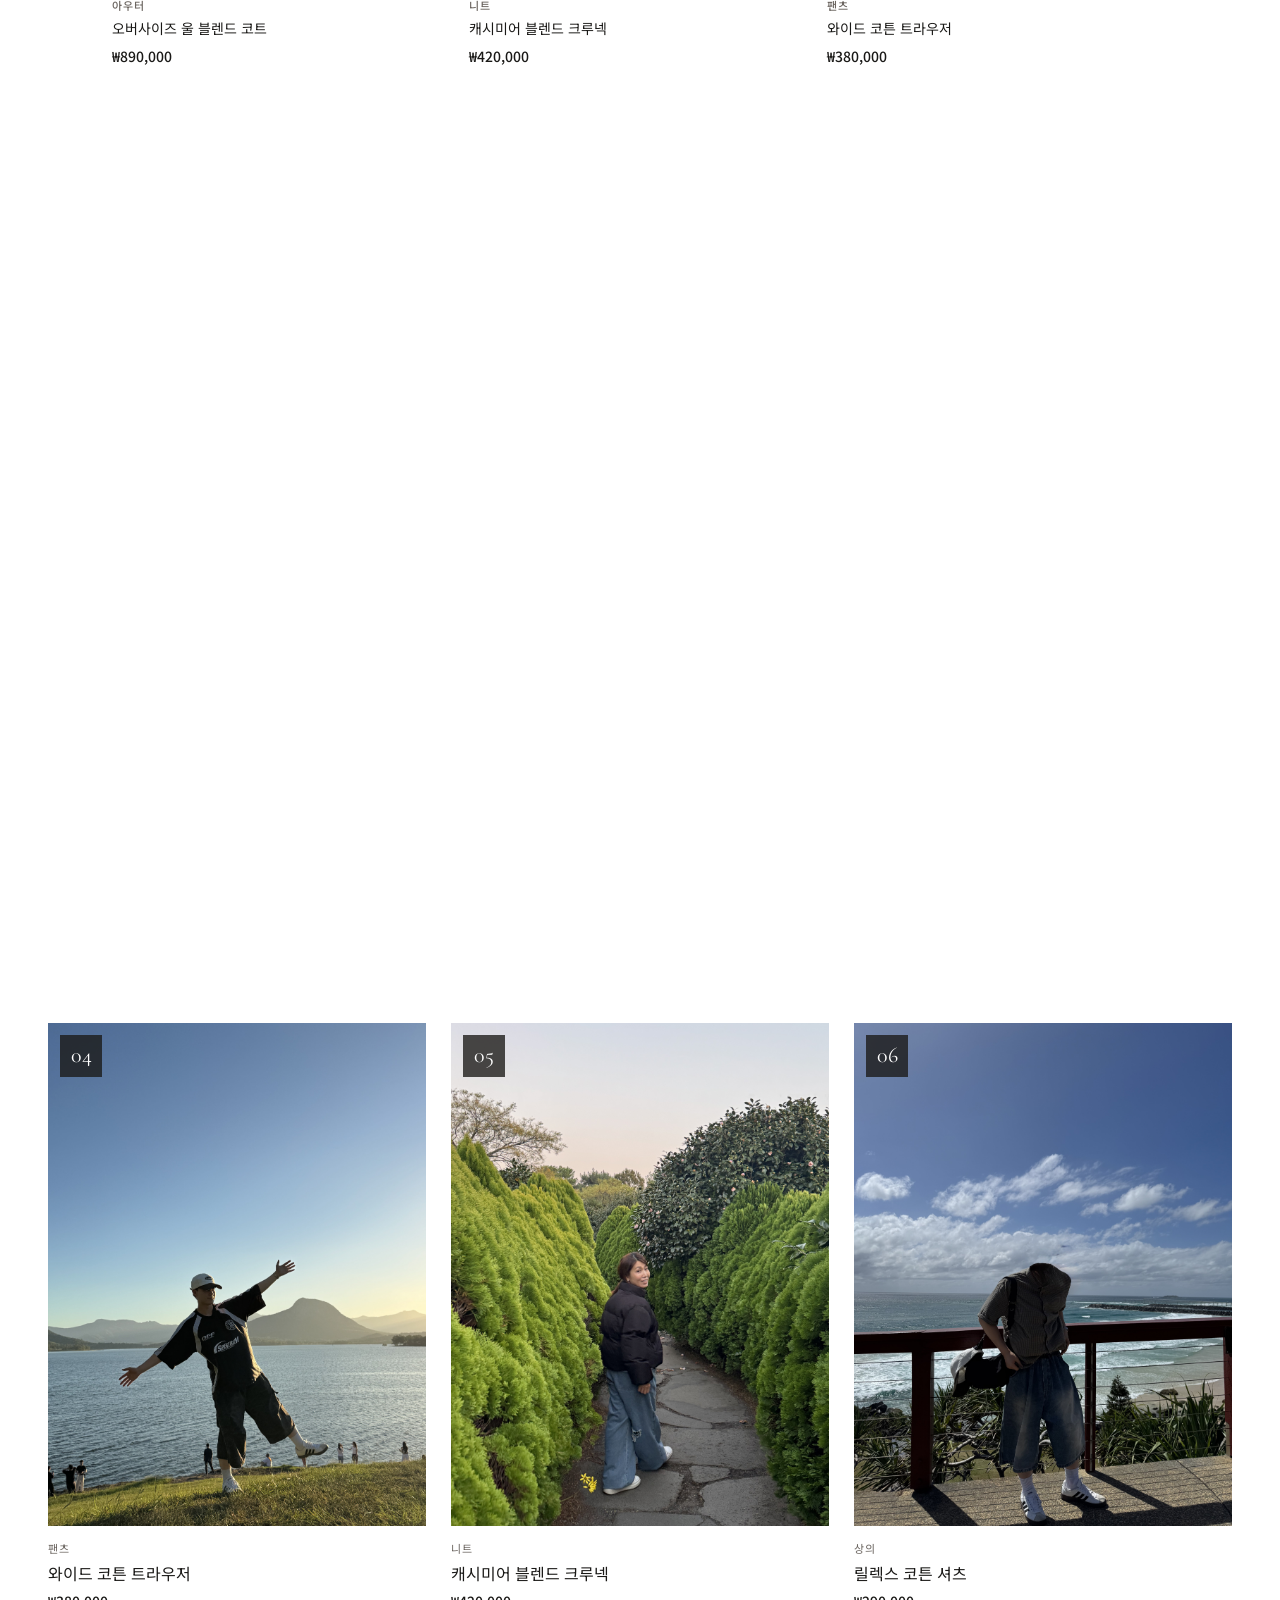
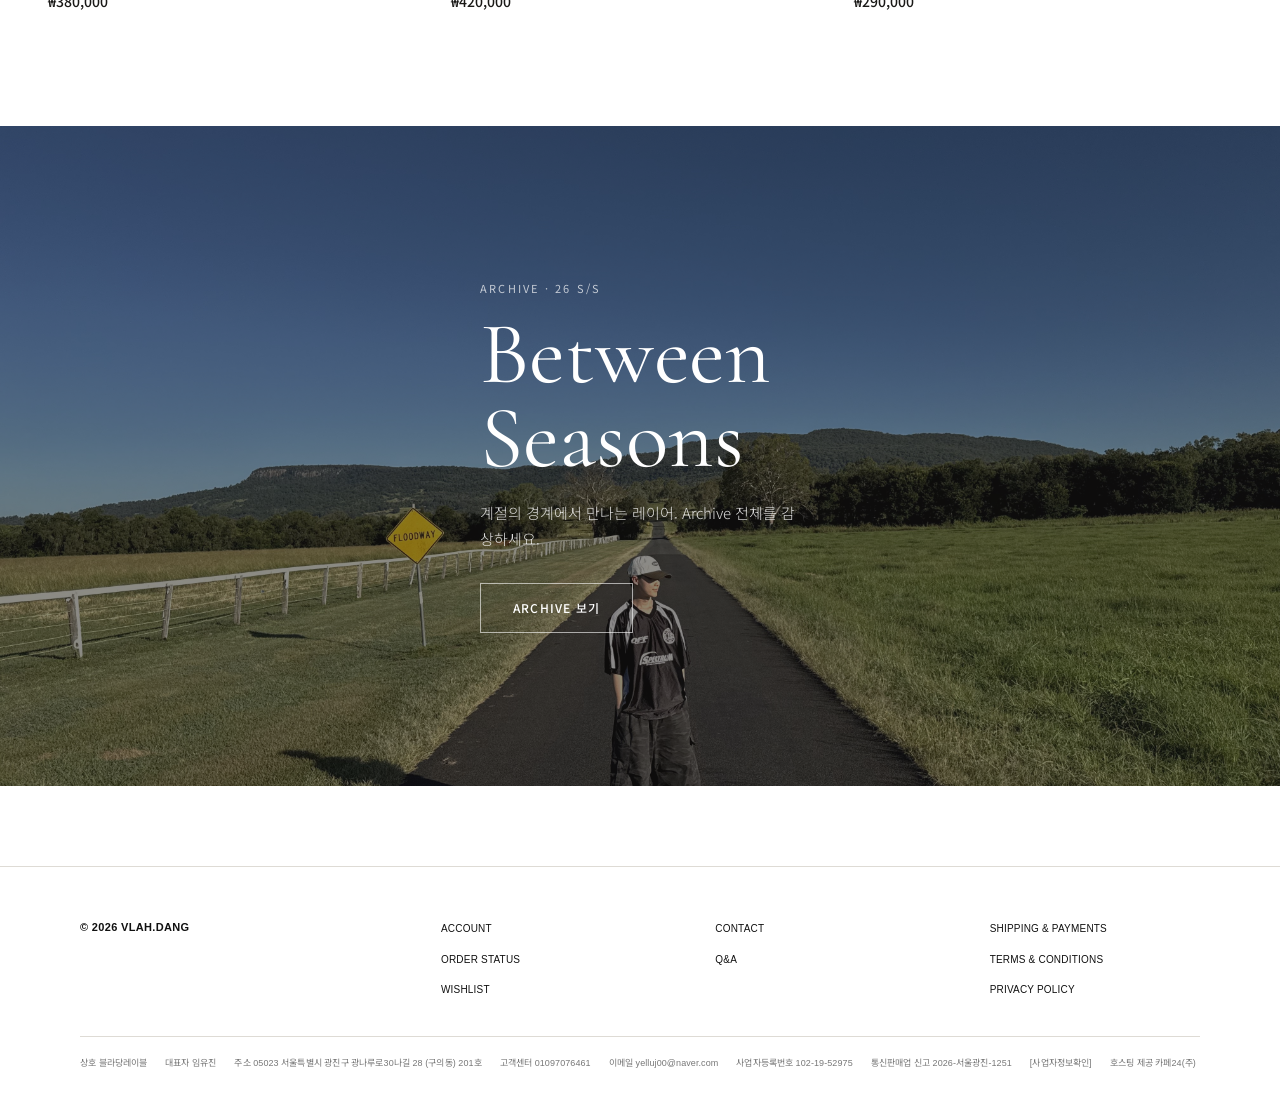
==== commit cb48c86b: "new design start" ====
--- a/index.html
+++ b/index.html
@@ -3,15 +3,14 @@
 <head>
   <meta charset="UTF-8" />
   <meta name="viewport" content="width=device-width, initial-scale=1.0" />
-  <meta name="description" content="yellujean 공식 온라인 스토어. 직접 기획·생산하는 자사 의류 브랜드." />
-  <title>yellujean | Official Store</title>
+  <meta name="description" content="VLAHDANG 공식 온라인 스토어" />
+  <title>VLAHDANG | Official Store</title>
   <link rel="preconnect" href="https://fonts.googleapis.com" />
   <link rel="preconnect" href="https://fonts.gstatic.com" crossorigin />
   <link href="https://fonts.googleapis.com/css2?family=Cormorant+Garamond:ital,wght@0,400;0,500;0,600;1,400&family=Noto+Sans+KR:wght@300;400;500;600&family=Outfit:wght@400;500;600&display=swap" rel="stylesheet" />
   <link rel="stylesheet" href="css/styles.css" />
 </head>
 <body data-page="home">
-  <!-- 상단 유틸 바 -->
   <div class="utility-bar">
     <div class="container utility-bar__inner">
       <span>26 S/S 시즌 오픈 · 무료배송 10만원 이상</span>
@@ -23,41 +22,47 @@
     </div>
   </div>
 
-  <!-- 헤더 -->
   <header class="header" id="header">
     <div class="container header__inner">
       <div class="header__left">
         <button class="header__menu-btn" aria-label="메뉴 열기" id="menuBtn">
           <span></span><span></span>
         </button>
-        <nav class="header__nav" aria-label="주요 카테고리">
-          <a href="pages/new.html">NEW</a>
-          <a href="pages/women.html">WOMEN</a>
-          <a href="pages/men.html">MEN</a>
-          <a href="pages/acc.html">ACC</a>
+        <nav class="header__nav header__nav--menu" aria-label="주요 카테고리">
+          <div class="header__menu-item">
+            <button class="header__menu-trigger" type="button">Menu</button>
+            <ul class="header__submenu">
+              <li><a href="pages/new.html">&#51204;&#52404;</a></li>
+              <li><a href="pages/new.html">NEW</a></li>
+              <li><a href="pages/new.html?type=top">&#49345;&#51032;</a></li>
+              <li><a href="pages/new.html?type=pants">&#54616;&#51032;</a></li>
+              <li><a href="pages/new.html?type=outer">&#50500;&#50864;&#53552;</a></li>
+              <li><a href="pages/new.html?type=set">&#49483;&#50629;</a></li>
+              <li><a href="pages/acc.html">&#50529;&#49464;&#49436;&#47532;</a></li>
+            </ul>
+          </div>
         </nav>
       </div>
 
-      <a href="index.html" class="brand-logo brand-logo--header" aria-label="yellujean">
-        <span class="brand-logo__wordmark" aria-hidden="true">
-          <span class="brand-logo__yellu">yellu</span><span class="brand-logo__jean">jean</span>
-        </span>
+      <a href="index.html" class="brand-logo brand-logo--header" aria-label="Logo">
+        <img src="assets/Logo/Logo.jpg" alt="Logo" class="brand-logo__img" />
       </a>
 
       <div class="header__right">
         <nav class="header__nav" aria-label="보조 메뉴">
-          <a href="pages/about.html">ABOUT</a>
-          <a href="pages/editorial.html">EDITORIAL</a>
-          <a href="pages/sale.html">SALE</a>
+          <a href="pages/editorial.html">Archive</a>
         </nav>
         <div class="header__actions">
-          <button class="header__icon-btn" aria-label="검색">
+          <button class="header__icon-btn" aria-label="search">
             <svg width="20" height="20" viewBox="0 0 24 24" fill="none" stroke="currentColor" stroke-width="1.5"><circle cx="11" cy="11" r="7"/><path d="M20 20l-3-3"/></svg>
           </button>
-          <a href="#" class="header__icon-btn" aria-label="마이페이지">
+          <a href="#" class="header__icon-btn" aria-label="wishlist">
+            <svg width="20" height="20" viewBox="0 0 24 24" fill="none" stroke="currentColor" stroke-width="1.5"><path d="M12 21s-8-4.5-8-11a5 5 0 0 1 9-3 5 5 0 0 1 9 3c0 6.5-8 11-8 11z"/></svg>
+          </a>
+          <a href="#" class="header__icon-btn" aria-label="account">
             <svg width="20" height="20" viewBox="0 0 24 24" fill="none" stroke="currentColor" stroke-width="1.5"><circle cx="12" cy="8" r="4"/><path d="M4 20c0-4 3.5-7 8-7s8 3 8 7"/></svg>
           </a>
-          <a href="#" class="header__icon-btn header__cart" aria-label="장바구니">
+          <a href="#" class="header__icon-btn header__cart" aria-label="cart">
             <svg width="20" height="20" viewBox="0 0 24 24" fill="none" stroke="currentColor" stroke-width="1.5"><path d="M6 6h15l-1.5 9h-12z"/><circle cx="9" cy="20" r="1"/><circle cx="18" cy="20" r="1"/><path d="M6 6L5 3H2"/></svg>
             <span class="header__cart-count">2</span>
           </a>
@@ -66,52 +71,35 @@
     </div>
   </header>
 
-  <!-- 모바일 메뉴 -->
   <aside class="mobile-menu" id="mobileMenu" aria-hidden="true">
     <div class="mobile-menu__header">
-      <span class="brand-logo brand-logo--menu" aria-label="yellujean">
-        <span class="brand-logo__wordmark" aria-hidden="true">
-          <span class="brand-logo__yellu">yellu</span><span class="brand-logo__jean">jean</span>
-        </span>
+      <span class="brand-logo brand-logo--menu" aria-label="Logo">
+        <img src="assets/Logo/Logo.jpg" alt="Logo" class="brand-logo__img" />
       </span>
       <button id="menuClose" aria-label="메뉴 닫기">&times;</button>
     </div>
     <nav class="mobile-menu__nav">
       <a href="pages/new.html">NEW</a>
-      <a href="pages/women.html">WOMEN</a>
-      <a href="pages/men.html">MEN</a>
       <a href="pages/acc.html">ACC</a>
-      <a href="pages/about.html">ABOUT</a>
-      <a href="pages/editorial.html">EDITORIAL</a>
-      <a href="pages/sale.html">SALE</a>
+      <a href="pages/editorial.html">Archive</a>
     </nav>
   </aside>
   <div class="overlay" id="overlay"></div>
 
   <main>
-    <!-- 히어로 -->
     <section class="hero">
       <div class="hero__media">
-        <img
-          src="assets/home/IMG_7244.jpg"
-          alt="26 Spring Summer 컬렉션"
-          class="hero__img"
-        />
+        <img src="assets/home/main.jpg" alt="26 Spring Summer 컬렉션" class="hero__img" />
         <div class="hero__overlay"></div>
-      </div>
+      <!-- </div>
       <div class="hero__content container">
         <p class="hero__label">26 S/S Collection</p>
-        <h1 class="hero__title">
-          Quiet<br />
-          <em>Confidence</em>
-        </h1>
-        <!-- <p class="hero__desc">구조와 여백으로 말하는 옷. 이번 시즌, 가장 자연스러운 형태.</p> -->
+        <h1 class="hero__title">Quiet<br /><em>Confidence</em></h1>
         <p class="hero__desc">옷이 아닌, 분위기와 자신감을 파는 곳</p>
-
         <div class="hero__cta">
           <a href="#" class="btn btn--primary">컬렉션 보기</a>
-          <a href="#" class="btn btn--ghost">룩북</a>
-        </div>
+          <a href="pages/editorial.html" class="btn btn--ghost">Archive</a>
+        </div> -->
       </div>
       <div class="hero__scroll">
         <span>Scroll</span>
@@ -119,147 +107,96 @@
       </div>
     </section>
 
-    <!-- 퀵 카테고리 -->
-    <section class="quick-nav">
-      <div class="container">
-        <ul class="quick-nav__list">
-          <li><a href="pages/new.html"><span class="quick-nav__num">01</span> 신상품</a></li>
-          <li><a href="pages/women.html"><span class="quick-nav__num">02</span> 베스트</a></li>
-          <li><a href="pages/women.html"><span class="quick-nav__num">03</span> 아우터</a></li>
-          <li><a href="pages/women.html"><span class="quick-nav__num">04</span> 니트</a></li>
-          <li><a href="pages/men.html"><span class="quick-nav__num">05</span> 팬츠</a></li>
-          <li><a href="pages/acc.html"><span class="quick-nav__num">06</span> 액세서리</a></li>
-        </ul>
-      </div>
-    </section>
-
-    <!-- 에디토리얼 배너 -->
-    <section class="editorial-banner">
-      <div class="container editorial-banner__grid">
-        <a href="pages/women.html" class="editorial-card editorial-card--large">
-          <img src="assets/home/IMG_7232.jpg" alt="The Edit — 26 S/S 컬렉션" />
-          <div class="editorial-card__content">
-            <span class="editorial-card__tag">The Edit</span>
-            <h2>Soft Structure</h2>
-            <p>여성 · 26 S/S</p>
-          </div>
-        </a>
-        <a href="pages/men.html" class="editorial-card">
-          <img src="assets/home/IMG_2906.jpg" alt="Men's Line" />
-          <div class="editorial-card__content">
-            <span class="editorial-card__tag">Men</span>
-            <h2>Urban Line</h2>
-          </div>
-        </a>
-        <a href="pages/acc.html" class="editorial-card">
-          <img src="assets/home/IMG_5836.jpg" alt="Accessories" />
-          <div class="editorial-card__content">
-            <span class="editorial-card__tag">Acc</span>
-            <h2>Details</h2>
-          </div>
-        </a>
-      </div>
-    </section>
-
-    <!-- 신상품 -->
     <section class="section products-section" id="new">
       <div class="container">
         <header class="section-header">
           <div class="section-header__left">
-            <span class="section-label">New Arrivals</span>
-            <h2 class="section-title">이번 주 입고</h2>
-          </div>
-          <a href="pages/new.html" class="section-link">전체 보기 →</a>
+            <span class="section-label">Specially Selected</span>
+            <h2 class="section-title">MD 추천</h2>
+          </div>
+          <a href="pages/md.html" class="section-link">전체 보기 →</a>
         </header>
 
-        <div class="product-grid">
-          <article class="product-card">
-            <a href="pages/new.html" class="product-card__link">
-              <div class="product-card__img-wrap">
-                <img src="assets/products/women/IMG_7144/main.jpg" alt="오버사이즈 울 코트" class="product-card__img" />
-                <img src="assets/products/women/IMG_7201/main.jpg" alt="오버사이즈 울 코트 착용" class="product-card__img product-card__img--hover" />
-                <span class="product-card__badge">NEW</span>
-                <button class="product-card__wish" aria-label="찜하기">
-                  <svg width="18" height="18" viewBox="0 0 24 24" fill="none" stroke="currentColor" stroke-width="1.5"><path d="M12 21s-8-4.5-8-11a5 5 0 0 1 9-3 5 5 0 0 1 9 3c0 6.5-8 11-8 11z"/></svg>
-                </button>
-              </div>
-              <div class="product-card__info">
-                <span class="product-card__category">아우터</span>
-                <h3 class="product-card__name">오버사이즈 울 블렌드 코트</h3>
-                <p class="product-card__price">₩890,000</p>
-              </div>
-            </a>
-          </article>
-
-          <article class="product-card">
-            <a href="#" class="product-card__link">
-              <div class="product-card__img-wrap">
-                <img src="assets/products/women/IMG_7204/main.jpg" alt="캐시미어 니트" class="product-card__img" />
-                <img src="assets/products/women/IMG_7207/main.jpg" alt="캐시미어 니트 착용" class="product-card__img product-card__img--hover" />
-                <span class="product-card__badge">NEW</span>
-                <button class="product-card__wish" aria-label="찜하기">
-                  <svg width="18" height="18" viewBox="0 0 24 24" fill="none" stroke="currentColor" stroke-width="1.5"><path d="M12 21s-8-4.5-8-11a5 5 0 0 1 9-3 5 5 0 0 1 9 3c0 6.5-8 11-8 11z"/></svg>
-                </button>
-              </div>
-              <div class="product-card__info">
-                <span class="product-card__category">니트</span>
-                <h3 class="product-card__name">캐시미어 블렌드 크루넥</h3>
-                <p class="product-card__price">₩420,000</p>
-              </div>
-            </a>
-          </article>
-
-          <article class="product-card">
-            <a href="#" class="product-card__link">
-              <div class="product-card__img-wrap">
-                <img src="assets/products/men/IMG_5125/main.jpg" alt="와이드 트라우저" class="product-card__img" />
-                <img src="assets/products/men/IMG_7265/main.jpg" alt="와이드 트라우저 착용" class="product-card__img product-card__img--hover" />
-                <button class="product-card__wish" aria-label="찜하기">
-                  <svg width="18" height="18" viewBox="0 0 24 24" fill="none" stroke="currentColor" stroke-width="1.5"><path d="M12 21s-8-4.5-8-11a5 5 0 0 1 9-3 5 5 0 0 1 9 3c0 6.5-8 11-8 11z"/></svg>
-                </button>
-              </div>
-              <div class="product-card__info">
-                <span class="product-card__category">팬츠</span>
-                <h3 class="product-card__name">와이드 코튼 트라우저</h3>
-                <p class="product-card__price">₩380,000</p>
-              </div>
-            </a>
-          </article>
-
-          <article class="product-card">
-            <a href="#" class="product-card__link">
-              <div class="product-card__img-wrap">
-                <img src="assets/products/women/IMG_7201/main.jpg" alt="실크 블라우스" class="product-card__img" />
-                <img src="assets/products/women/IMG_7204/main.jpg" alt="실크 블라우스 착용" class="product-card__img product-card__img--hover" />
-                <button class="product-card__wish" aria-label="찜하기">
-                  <svg width="18" height="18" viewBox="0 0 24 24" fill="none" stroke="currentColor" stroke-width="1.5"><path d="M12 21s-8-4.5-8-11a5 5 0 0 1 9-3 5 5 0 0 1 9 3c0 6.5-8 11-8 11z"/></svg>
-                </button>
-              </div>
-              <div class="product-card__info">
-                <span class="product-card__category">상의</span>
-                <h3 class="product-card__name">실크 타이 블라우스</h3>
-                <p class="product-card__price">₩520,000</p>
-              </div>
-            </a>
-          </article>
+        <div class="md-carousel" data-md-carousel>
+          <button class="md-carousel__btn md-carousel__btn--prev" type="button" aria-label="이전 상품" data-md-carousel-prev>&larr;</button>
+          <div class="md-carousel__viewport">
+            <div class="product-grid md-carousel__track">
+              <article class="product-card">
+                <a href="pages/new.html" class="product-card__link">
+                  <div class="product-card__img-wrap">
+                    <img src="assets/products/women/IMG_7144/main.jpg" alt="오버사이즈 울 코트" class="product-card__img" />
+                    <img src="assets/products/women/IMG_7201/main.jpg" alt="오버사이즈 울 코트 착용" class="product-card__img product-card__img--hover" />
+                    <span class="product-card__badge">NEW</span>
+                    <button class="product-card__wish" aria-label="찜하기">
+                      <svg width="18" height="18" viewBox="0 0 24 24" fill="none" stroke="currentColor" stroke-width="1.5"><path d="M12 21s-8-4.5-8-11a5 5 0 0 1 9-3 5 5 0 0 1 9 3c0 6.5-8 11-8 11z"/></svg>
+                    </button>
+                  </div>
+                  <div class="product-card__info">
+                    <span class="product-card__category">아우터</span>
+                    <h3 class="product-card__name">오버사이즈 울 블렌드 코트</h3>
+                    <p class="product-card__price">₩890,000</p>
+                  </div>
+                </a>
+              </article>
+
+              <article class="product-card">
+                <a href="#" class="product-card__link">
+                  <div class="product-card__img-wrap">
+                    <img src="assets/products/women/IMG_7204/main.jpg" alt="캐시미어 니트" class="product-card__img" />
+                    <img src="assets/products/women/IMG_7207/main.jpg" alt="캐시미어 니트 착용" class="product-card__img product-card__img--hover" />
+                    <span class="product-card__badge">NEW</span>
+                    <button class="product-card__wish" aria-label="찜하기">
+                      <svg width="18" height="18" viewBox="0 0 24 24" fill="none" stroke="currentColor" stroke-width="1.5"><path d="M12 21s-8-4.5-8-11a5 5 0 0 1 9-3 5 5 0 0 1 9 3c0 6.5-8 11-8 11z"/></svg>
+                    </button>
+                  </div>
+                  <div class="product-card__info">
+                    <span class="product-card__category">니트</span>
+                    <h3 class="product-card__name">캐시미어 블렌드 크루넥</h3>
+                    <p class="product-card__price">₩420,000</p>
+                  </div>
+                </a>
+              </article>
+
+              <article class="product-card">
+                <a href="#" class="product-card__link">
+                  <div class="product-card__img-wrap">
+                    <img src="assets/products/men/IMG_5125/main.jpg" alt="와이드 트라우저" class="product-card__img" />
+                    <img src="assets/products/men/IMG_7265/main.jpg" alt="와이드 트라우저 착용" class="product-card__img product-card__img--hover" />
+                    <button class="product-card__wish" aria-label="찜하기">
+                      <svg width="18" height="18" viewBox="0 0 24 24" fill="none" stroke="currentColor" stroke-width="1.5"><path d="M12 21s-8-4.5-8-11a5 5 0 0 1 9-3 5 5 0 0 1 9 3c0 6.5-8 11-8 11z"/></svg>
+                    </button>
+                  </div>
+                  <div class="product-card__info">
+                    <span class="product-card__category">팬츠</span>
+                    <h3 class="product-card__name">와이드 코튼 트라우저</h3>
+                    <p class="product-card__price">₩380,000</p>
+                  </div>
+                </a>
+              </article>
+
+              <article class="product-card">
+                <a href="#" class="product-card__link">
+                  <div class="product-card__img-wrap">
+                    <img src="assets/products/women/IMG_7201/main.jpg" alt="실크 블라우스" class="product-card__img" />
+                    <img src="assets/products/women/IMG_7204/main.jpg" alt="실크 블라우스 착용" class="product-card__img product-card__img--hover" />
+                    <button class="product-card__wish" aria-label="찜하기">
+                      <svg width="18" height="18" viewBox="0 0 24 24" fill="none" stroke="currentColor" stroke-width="1.5"><path d="M12 21s-8-4.5-8-11a5 5 0 0 1 9-3 5 5 0 0 1 9 3c0 6.5-8 11-8 11z"/></svg>
+                    </button>
+                  </div>
+                  <div class="product-card__info">
+                    <span class="product-card__category">상의</span>
+                    <h3 class="product-card__name">실크 타이 블라우스</h3>
+                    <p class="product-card__price">₩520,000</p>
+                  </div>
+                </a>
+              </article>
+            </div>
+          </div>
+          <button class="md-carousel__btn md-carousel__btn--next" type="button" aria-label="다음 상품" data-md-carousel-next>&rarr;</button>
         </div>
       </div>
     </section>
 
-    <!-- 풀와이드 룩북 -->
-    <section class="lookbook">
-      <div class="lookbook__media">
-        <img src="assets/home/IMG_8319.jpg" alt="Spring Lookbook" />
-      </div>
-      <div class="lookbook__content">
-        <span class="lookbook__label">Lookbook · 26 S/S</span>
-        <h2 class="lookbook__title">Between<br />Seasons</h2>
-        <p class="lookbook__text">계절의 경계에서 만나는 레이어. 룩북 전체를 감상하세요.</p>
-        <a href="#" class="btn btn--outline-light">룩북 보기</a>
-      </div>
-    </section>
-
-    <!-- 베스트 랭킹 -->
     <section class="section ranking-section">
       <div class="container">
         <header class="section-header">
@@ -269,8 +206,6 @@
           </div>
           <div class="ranking-tabs" role="tablist">
             <button class="ranking-tabs__btn active" data-tab="all">전체</button>
-            <button class="ranking-tabs__btn" data-tab="women">여성</button>
-            <button class="ranking-tabs__btn" data-tab="men">남성</button>
           </div>
         </header>
 
@@ -330,150 +265,69 @@
               </div>
             </a>
           </li>
+          <li class="ranking-item">
+            <span class="ranking-item__rank">06</span>
+            <a href="#" class="ranking-item__link">
+              <img src="assets/products/men/IMG_8653/main.jpg" alt="코튼 셔츠" />
+              <div class="ranking-item__info">
+                <span class="ranking-item__category">상의</span>
+                <h3>릴렉스 코튼 셔츠</h3>
+                <p class="ranking-item__price">₩290,000</p>
+              </div>
+            </a>
+          </li>
         </ol>
       </div>
     </section>
 
-    <!-- 브랜드 소개 -->
-    <section class="section about-teaser">
-      <div class="container about-teaser__grid">
-        <div class="about-teaser__content">
-          <span class="section-label">About yellujean</span>
-          <h2 class="section-title">우리가 만드는<br />하나의 브랜드</h2>
-          <p>
-            yellujean은 여러 브랜드를 모아 파는 숍이 아닙니다.
-            기획·생산·유통을 직접 하는 자사 브랜드이며, 이곳은 공식 온라인 스토어입니다.
-          </p>
-          <a href="pages/about.html" class="btn btn--primary">브랜드 소개 보기</a>
-        </div>
-        <a href="pages/about.html" class="about-teaser__visual">
-          <img src="assets/home/IMG_9383.jpg" alt="yellujean 브랜드" />
-        </a>
-      </div>
-    </section>
-
-    <!-- 매거진 / 에디토리얼 -->
-    <section class="section magazine-section">
-      <div class="container">
-        <header class="section-header">
-          <div class="section-header__left">
-            <span class="section-label">yellujean Magazine</span>
-            <h2 class="section-title">에디토리얼</h2>
-          </div>
-          <a href="pages/editorial.html" class="section-link">더 읽기 →</a>
-        </header>
-        <div class="magazine-grid">
-          <article class="magazine-card magazine-card--featured">
-            <a href="#">
-              <img src="assets/home/IMG_7232.jpg" alt="에디토리얼 — Form & Function" />
-              <div class="magazine-card__content">
-                <time datetime="2026-05-20">2026.05.20</time>
-                <h3>Form & Function — 옷이 말하는 방식</h3>
-                <p>미니멀리즘 너머의 실루엣에 대하여</p>
-              </div>
-            </a>
-          </article>
-          <article class="magazine-card">
-            <a href="#">
-              <img src="assets/home/IMG_6756.jpg" alt="에디토리얼 — Layering Guide" />
-              <div class="magazine-card__content">
-                <time datetime="2026-05-15">2026.05.15</time>
-                <h3>Layering Guide</h3>
-              </div>
-            </a>
-          </article>
-          <article class="magazine-card">
-            <a href="#">
-              <img src="assets/home/IMG_8310.jpg" alt="에디토리얼 — Studio Visit" />
-              <div class="magazine-card__content">
-                <time datetime="2026-05-08">2026.05.08</time>
-                <h3>Studio Visit: Seoul</h3>
-              </div>
-            </a>
-          </article>
-        </div>
-      </div>
-    </section>
-
-    <!-- 뉴스레터 -->
-    <section class="newsletter">
-      <div class="container newsletter__inner">
-        <div class="newsletter__text">
-          <h2>Stay in the loop</h2>
-          <p>신상 입고, 프라이빗 세일 소식을 가장 먼저 받아보세요.</p>
-        </div>
-        <form class="newsletter__form" action="#" method="post">
-          <input type="email" placeholder="이메일 주소" required aria-label="이메일" />
-          <button type="submit" class="btn btn--primary">구독</button>
-        </form>
+    <section class="archive">
+      <div class="archive__media">
+        <img src="assets/home/IMG_8319.jpg" alt="Spring Archive" />
+      </div>
+      <div class="archive__content">
+        <span class="archive__label">Archive · 26 S/S</span>
+        <h2 class="archive__title">Between<br />Seasons</h2>
+        <p class="archive__text">계절의 경계에서 만나는 레이어. Archive 전체를 감상하세요.</p>
+        <a href="pages/editorial.html" class="btn btn--outline-light">Archive 보기</a>
       </div>
     </section>
   </main>
 
-  <!-- 푸터 -->
   <footer class="footer">
-    <div class="container">
-      <div class="footer__top">
-        <div class="footer__brand">
-          <a href="index.html" class="brand-logo brand-logo--footer" aria-label="yellujean">
-            <span class="brand-logo__wordmark" aria-hidden="true">
-              <span class="brand-logo__yellu">yellu</span><span class="brand-logo__jean">jean</span>
-            </span>
-            <span class="brand-logo__tagline">official store</span>
-          </a>
-          <p>yellujean 공식 온라인 스토어.<br />직접 기획·생산하는 자사 브랜드입니다.</p>
-        </div>
-        <div class="footer__cols">
-          <div class="footer__col">
-            <h4>Shop</h4>
-            <ul>
-              <li><a href="pages/new.html">신상품</a></li>
-              <li><a href="pages/women.html">여성</a></li>
-              <li><a href="pages/men.html">남성</a></li>
-              <li><a href="pages/acc.html">액세서리</a></li>
-              <li><a href="pages/sale.html">세일</a></li>
-            </ul>
-          </div>
-          <div class="footer__col">
-            <h4>Info</h4>
-            <ul>
-              <li><a href="pages/about.html">브랜드 소개</a></li>
-              <li><a href="pages/editorial.html">에디토리얼</a></li>
-              <li><a href="#">매장 안내</a></li>
-              <li><a href="#">채용</a></li>
-            </ul>
-          </div>
-          <div class="footer__col">
-            <h4>Support</h4>
-            <ul>
-              <li><a href="#">고객센터</a></li>
-              <li><a href="#">배송·반품</a></li>
-              <li><a href="#">사이즈 가이드</a></li>
-              <li><a href="#">FAQ</a></li>
-            </ul>
-          </div>
-          <div class="footer__col footer__col--contact">
-            <h4>Contact</h4>
-            <p>1588-0000</p>
-            <p>평일 10:00 – 18:00</p>
-            <div class="footer__social">
-              <a href="#" aria-label="Instagram">IG</a>
-              <a href="#" aria-label="YouTube">YT</a>
-            </div>
-          </div>
-        </div>
-      </div>
-      <div class="footer__bottom">
-        <p>© 2026 yellujean. All rights reserved.</p>
-        <div class="footer__legal">
-          <a href="#">이용약관</a>
-          <a href="#">개인정보처리방침</a>
-          <a href="#">사업자정보</a>
-        </div>
+    <div class="container footer__inner">
+      <div class="footer__main">
+        <p class="footer__copyright"><strong>&copy; 2026 VLAH.DANG</strong></p>
+        <nav class="footer__links" aria-label="footer links">
+          <ul class="footer__link-group">
+            <li><a href="#">ACCOUNT</a></li>
+            <li><a href="#">ORDER STATUS</a></li>
+            <li><a href="#">WISHLIST</a></li>
+          </ul>
+          <ul class="footer__link-group">
+            <li><a href="#">CONTACT</a></li>
+            <li><a href="#">Q&amp;A</a></li>
+          </ul>
+          <ul class="footer__link-group">
+            <li><a href="#">SHIPPING &amp; PAYMENTS</a></li>
+            <li><a href="#">TERMS &amp; CONDITIONS</a></li>
+            <li><a href="#">PRIVACY POLICY</a></li>
+          </ul>
+        </nav>
+      </div>
+      <div class="footer__company">
+        <span>&#49345;&#54840; &#48660;&#46972;&#45817;&#47112;&#51060;&#48660;</span>
+        <span>&#45824;&#54364;&#51088; &#51076;&#50976;&#51652;</span>
+        <span>&#51452;&#49548; 05023 &#49436;&#50872;&#53945;&#48324;&#49884; &#44305;&#51652;&#44396; &#44305;&#45208;&#47336;&#47196;30&#45208;&#44600; 28 (&#44396;&#51032;&#46041;) 201&#54840;</span>
+        <span>&#44256;&#44061;&#49468;&#53552; 01097076461</span>
+        <span>&#51060;&#47700;&#51068; yelluj00@naver.com</span>
+        <span>&#49324;&#50629;&#51088;&#46321;&#47197;&#48264;&#54840; 102-19-52975</span>
+        <span>&#53685;&#49888;&#54032;&#47588;&#50629; &#49888;&#44256; 2026-&#49436;&#50872;&#44305;&#51652;-1251</span>
+        <a href="#">[&#49324;&#50629;&#51088;&#51221;&#48372;&#54869;&#51064;]</a>
+        <span>&#54840;&#49828;&#54021; &#51228;&#44277; &#52852;&#54168;24(&#51452;)</span>
       </div>
     </div>
   </footer>
 
   <script src="js/main.js"></script>
 </body>
-</html>
+</html>
--- a/css/styles.css
+++ b/css/styles.css
@@ -4,7 +4,7 @@
    ============================================ */
 
 :root {
-  --color-bg: #f5f3ef;
+  --color-bg: #ffffff;
   --color-bg-dark: #1a1917;
   --color-surface: #ffffff;
   --color-text: #1a1917;
@@ -111,13 +111,13 @@
   top: 0;
   z-index: 100;
   height: var(--header-height);
-  background: rgba(245, 243, 239, 0.92);
-  backdrop-filter: blur(12px);
+  background: #ffffff;
   border-bottom: 1px solid transparent;
   transition: border-color var(--transition), box-shadow var(--transition);
 }
 
 .header.scrolled {
+  background: #ffffff;
   border-color: var(--color-border);
   box-shadow: 0 1px 0 rgba(0, 0, 0, 0.04);
 }
@@ -188,16 +188,92 @@
 .header__nav a:hover::after {
   width: 100%;
 }
-
-/* ---- Brand logo wordmark ---- */
+.header__menu-item {
+  position: relative;
+}
+
+.header__menu-trigger {
+  display: inline-flex;
+  align-items: center;
+  gap: 8px;
+  min-height: 34px;
+  padding: 8px 14px;
+  border: 1px solid var(--color-border);
+  border-radius: 2px;
+  background: rgba(255, 255, 255, 0.82);
+  font-size: 13px;
+  font-weight: 600;
+  letter-spacing: 0.14em;
+  text-transform: uppercase;
+  color: var(--color-text);
+  transition: border-color var(--transition), background var(--transition), color var(--transition);
+}
+
+.header__menu-trigger::after {
+  content: "";
+  width: 5px;
+  height: 5px;
+  border-right: 1px solid currentColor;
+  border-bottom: 1px solid currentColor;
+  transform: translateY(-2px) rotate(45deg);
+  transition: transform var(--transition);
+}
+
+.header__menu-item:hover .header__menu-trigger,
+.header__menu-item:focus-within .header__menu-trigger {
+  border-color: var(--color-text);
+  background: #fff;
+}
+
+.header__menu-item:hover .header__menu-trigger::after,
+.header__menu-item:focus-within .header__menu-trigger::after {
+  transform: translateY(1px) rotate(225deg);
+}
+
+.header__submenu {
+  position: absolute;
+  top: calc(100% + 18px);
+  left: 0;
+  z-index: 20;
+  min-width: 212px;
+  padding: 12px 0 14px;
+  background: #fff;
+  border: 1px solid var(--color-border);
+  box-shadow: 0 10px 24px rgba(0, 0, 0, 0.08);
+  opacity: 0;
+  visibility: hidden;
+  transform: translateY(8px);
+  transition: opacity 0.2s, transform 0.2s, visibility 0.2s;
+}
+
+.header__menu-item:hover .header__submenu,
+.header__menu-item:focus-within .header__submenu {
+  opacity: 1;
+  visibility: visible;
+  transform: translateY(0);
+}
+
+.header__submenu a {
+  display: block;
+  padding: 10px 18px;
+  color: var(--color-text-muted);
+  white-space: nowrap;
+}
+
+.header__submenu a::after {
+  display: none;
+}
+
+.header__submenu a:hover {
+  color: var(--color-text);
+}
+
+/* ---- Brand logo ---- */
 .brand-logo {
   display: inline-flex;
-  flex-direction: column;
   align-items: center;
   justify-content: center;
   text-decoration: none;
-  color: inherit;
-  line-height: 1;
   flex-shrink: 0;
   transition: opacity 0.25s ease;
 }
@@ -206,62 +282,11 @@
   opacity: 0.75;
 }
 
-.brand-logo__wordmark {
-  display: inline-flex;
-  align-items: baseline;
-  gap: 0;
-  position: relative;
-}
-
-.brand-logo__yellu {
-  font-family: var(--font-brand);
-  font-size: 13px;
-  font-weight: 600;
-  letter-spacing: 0.38em;
-  text-transform: lowercase;
-  color: var(--color-text);
-  padding-right: 0.35em;
-  margin-right: -0.35em;
-}
-
-.brand-logo__jean {
-  font-family: var(--font-serif);
-  font-size: 28px;
-  font-weight: 500;
-  font-style: italic;
-  letter-spacing: 0.02em;
-  color: var(--color-text);
-  position: relative;
-  line-height: 1;
-}
-
-.brand-logo__jean::after {
-  content: "";
-  position: absolute;
-  left: 0;
-  right: 0;
-  bottom: 3px;
-  height: 1.5px;
-  background: linear-gradient(
-    90deg,
-    transparent 0%,
-    var(--color-brand-gold) 20%,
-    var(--color-brand-gold) 80%,
-    transparent 100%
-  );
-  opacity: 0.85;
-  pointer-events: none;
-}
-
-.brand-logo__tagline {
-  font-family: var(--font-brand);
-  font-size: 8px;
-  font-weight: 500;
-  letter-spacing: 0.42em;
-  text-transform: uppercase;
-  color: var(--color-text-light);
-  margin-top: 6px;
-  padding-left: 0.42em;
+.brand-logo__img {
+  display: block;
+  width: auto;
+  height: 42px;
+  object-fit: contain;
 }
 
 .brand-logo--header {
@@ -269,17 +294,8 @@
   z-index: 1;
 }
 
-.brand-logo--header .brand-logo__yellu {
-  font-size: 12px;
-  letter-spacing: 0.36em;
-}
-
-.brand-logo--header .brand-logo__jean {
-  font-size: 30px;
-}
-
-.brand-logo--menu .brand-logo__jean {
-  font-size: 26px;
+.brand-logo--menu .brand-logo__img {
+  height: 38px;
 }
 
 .brand-logo--footer {
@@ -291,17 +307,8 @@
   opacity: 1;
 }
 
-.brand-logo--footer .brand-logo__yellu {
-  font-size: 12px;
-}
-
-.brand-logo--footer .brand-logo__jean {
-  font-size: 32px;
-}
-
-.brand-logo--footer .brand-logo__tagline {
-  margin-top: 8px;
-  color: var(--color-text-muted);
+.brand-logo--footer .brand-logo__img {
+  height: 46px;
 }
 
 .header__actions {
@@ -536,7 +543,7 @@
 
 .hero__scroll {
   position: absolute;
-  right: var(--gutter);
+  left: 50%;
   bottom: 48px;
   z-index: 2;
   display: flex;
@@ -547,6 +554,7 @@
   font-size: 10px;
   letter-spacing: 0.15em;
   text-transform: uppercase;
+  transform: translateX(-50%);
 }
 
 .hero__scroll-line {
@@ -729,6 +737,61 @@
   display: grid;
   grid-template-columns: repeat(4, 1fr);
   gap: 12px;
+}
+
+.md-carousel {
+  position: relative;
+  display: grid;
+  grid-template-columns: 48px minmax(0, 1fr) 48px;
+  align-items: center;
+  gap: 16px;
+}
+
+.md-carousel__viewport {
+  overflow: hidden;
+}
+
+.md-carousel__track {
+  display: flex;
+  gap: 16px;
+  overflow-x: auto;
+  scroll-behavior: smooth;
+  scroll-snap-type: x mandatory;
+  scrollbar-width: none;
+}
+
+.md-carousel__track::-webkit-scrollbar {
+  display: none;
+}
+
+.md-carousel__track .product-card {
+  flex: 0 0 calc((100% - 32px) / 3);
+  scroll-snap-align: start;
+}
+
+.md-carousel__btn {
+  width: 48px;
+  height: 48px;
+  border: 1px solid var(--color-border);
+  border-radius: 50%;
+  background: var(--color-surface);
+  color: var(--color-text);
+  font-size: 20px;
+  line-height: 1;
+  display: inline-flex;
+  align-items: center;
+  justify-content: center;
+  transition: background 0.2s, color 0.2s, border-color 0.2s, transform 0.2s;
+}
+
+.md-carousel__btn:hover {
+  background: var(--color-text);
+  border-color: var(--color-text);
+  color: #fff;
+}
+
+.md-carousel__btn:active {
+  transform: scale(0.94);
 }
 
 .product-card__link {
@@ -827,33 +890,33 @@
   font-weight: 500;
 }
 
-/* ---- Lookbook ---- */
-.lookbook {
+/* ---- Archive ---- */
+.archive {
   position: relative;
   min-height: 70vh;
   display: flex;
   align-items: center;
 }
 
-.lookbook__media {
+.archive__media {
   position: absolute;
   inset: 0;
 }
 
-.lookbook__media img {
+.archive__media img {
   width: 100%;
   height: 100%;
   object-fit: cover;
 }
 
-.lookbook__media::after {
+.archive__media::after {
   content: "";
   position: absolute;
   inset: 0;
   background: rgba(26, 25, 23, 0.5);
 }
 
-.lookbook__content {
+.archive__content {
   position: relative;
   z-index: 2;
   max-width: var(--container-max);
@@ -862,7 +925,7 @@
   color: #fff;
 }
 
-.lookbook__label {
+.archive__label {
   font-size: 11px;
   letter-spacing: 0.2em;
   text-transform: uppercase;
@@ -871,7 +934,7 @@
   margin-bottom: 16px;
 }
 
-.lookbook__title {
+.archive__title {
   font-family: var(--font-serif);
   font-size: clamp(48px, 8vw, 88px);
   font-weight: 400;
@@ -879,7 +942,7 @@
   margin-bottom: 20px;
 }
 
-.lookbook__text {
+.archive__text {
   font-size: 15px;
   font-weight: 300;
   max-width: 320px;
@@ -915,48 +978,58 @@
 }
 
 .ranking-list {
-  display: flex;
-  flex-direction: column;
-  gap: 0;
+  display: grid;
+  grid-template-columns: repeat(3, minmax(0, 1fr));
+  gap: clamp(16px, 2vw, 28px);
 }
 
 .ranking-item {
-  display: flex;
-  align-items: center;
-  gap: 24px;
-  padding: 20px 0;
-  border-bottom: 1px solid var(--color-border);
-}
-
-.ranking-item:first-child {
-  border-top: 1px solid var(--color-border);
+  position: relative;
+}
+
+.ranking-item:nth-child(n + 7) {
+  display: none;
 }
 
 .ranking-item__rank {
   font-family: var(--font-serif);
-  font-size: 32px;
+  font-size: 22px;
   font-weight: 400;
-  color: var(--color-text-light);
-  min-width: 48px;
+  color: #fff;
+  position: absolute;
+  top: 12px;
+  left: 12px;
+  z-index: 2;
+  min-width: 42px;
+  height: 42px;
+  display: inline-flex;
+  align-items: center;
+  justify-content: center;
+  background: rgba(26, 25, 23, 0.78);
 }
 
 .ranking-item__link {
   display: flex;
-  align-items: center;
-  gap: 24px;
-  flex: 1;
-  transition: opacity 0.2s;
+  flex-direction: column;
+  gap: 14px;
+  height: 100%;
+  transition: opacity 0.2s, transform 0.3s var(--ease-out);
 }
 
 .ranking-item__link:hover {
-  opacity: 0.7;
+  opacity: 0.86;
+  transform: translateY(-4px);
 }
 
 .ranking-item__link img {
-  width: 80px;
-  height: 100px;
+  width: 100%;
+  aspect-ratio: 3 / 4;
   object-fit: cover;
   background: var(--color-bg);
+}
+
+.ranking-item__info {
+  min-height: 86px;
 }
 
 .ranking-item__category,
@@ -969,9 +1042,10 @@
 }
 
 .ranking-item__info h3 {
-  font-size: 15px;
+  font-size: 16px;
   font-weight: 400;
   margin-bottom: 6px;
+  line-height: 1.4;
 }
 
 .ranking-item__price {
@@ -1176,90 +1250,103 @@
 
 /* ---- Footer ---- */
 .footer {
-  background: var(--color-surface);
-  border-top: 1px solid var(--color-border);
-  padding: clamp(64px, 8vw, 80px) 0 32px;
-}
-
-.footer__top {
+  margin-top: 80px;
+  background: #fff;
+  border-top: 1px solid #dedbd5;
+  padding: 0;
+}
+
+.footer__inner {
+  width: calc(100% - 160px);
+  max-width: 1260px;
+  margin: 0 auto;
+  padding: 52px 0 30px;
+}
+
+.footer__main {
   display: grid;
-  grid-template-columns: 1.2fr 2fr;
+  grid-template-columns: minmax(220px, 1.15fr) 3fr;
+  gap: 70px;
+  align-items: start;
+}
+
+.footer__copyright {
+  margin: 0;
+  color: #111;
+  font-family: "Helvetica Neue", Arial, "Pretendard", "Apple SD Gothic Neo", "Noto Sans KR", sans-serif;
+  font-size: 11px;
+  font-weight: 500;
+  letter-spacing: 0.03em;
+  line-height: 1.6;
+  text-transform: uppercase;
+}
+
+.footer__copyright strong {
+  font-weight: 700;
+}
+
+.footer__links {
+  display: grid;
+  width: 100%;
+  grid-template-columns: repeat(3, minmax(0, 1fr));
   gap: 64px;
-  margin-bottom: 64px;
-}
-
-.footer__brand p {
-  font-size: 13px;
-  color: var(--color-text-muted);
-  line-height: 1.7;
-}
-
-.footer__cols {
-  display: grid;
-  grid-template-columns: repeat(4, 1fr);
-  gap: 32px;
-}
-
-.footer__col h4 {
-  font-size: 11px;
-  font-weight: 600;
-  letter-spacing: 0.15em;
+}
+
+.footer__link-group {
+  display: flex;
+  margin: 0;
+  padding: 0;
+  gap: 13px;
+  flex-direction: column;
+}
+
+.footer__link-group li {
+  margin: 0;
+  padding: 0;
+  line-height: 1;
+}
+
+.footer__link-group a {
+  color: #111;
+  font-family: "Helvetica Neue", Arial, "Pretendard", "Apple SD Gothic Neo", "Noto Sans KR", sans-serif;
+  font-size: 10px;
+  font-weight: 500;
+  letter-spacing: 0.02em;
+  line-height: 1.45;
   text-transform: uppercase;
-  margin-bottom: 20px;
-}
-
-.footer__col ul li {
-  margin-bottom: 10px;
-}
-
-.footer__col a {
-  font-size: 13px;
-  color: var(--color-text-muted);
   transition: color 0.2s;
 }
 
-.footer__col a:hover {
-  color: var(--color-text);
-}
-
-.footer__col--contact p {
-  font-size: 13px;
-  color: var(--color-text-muted);
-  margin-bottom: 6px;
-}
-
-.footer__social {
-  display: flex;
-  gap: 16px;
-  margin-top: 20px;
-}
-
-.footer__social a {
-  font-size: 12px;
-  font-weight: 500;
-  letter-spacing: 0.1em;
-  color: var(--color-text);
-}
-
-.footer__bottom {
-  display: flex;
-  justify-content: space-between;
-  align-items: center;
-  padding-top: 32px;
-  border-top: 1px solid var(--color-border);
-  font-size: 12px;
-  color: var(--color-text-light);
+.footer__link-group a:hover {
+  color: #777;
+}
+
+.footer__company {
+  display: flex;
+  margin-top: 38px;
+  padding-top: 18px;
+  border-top: 1px solid #dedbd5;
+  color: #777;
+  font-family: "Helvetica Neue", Arial, "Pretendard", "Apple SD Gothic Neo", "Noto Sans KR", sans-serif;
+  font-size: 9px;
+  font-weight: 400;
+  letter-spacing: 0.01em;
+  line-height: 1.8;
+  column-gap: 18px;
   flex-wrap: wrap;
-  gap: 16px;
-}
-
-.footer__legal {
-  display: flex;
-  gap: 24px;
-}
-
-.footer__legal a:hover {
-  color: var(--color-text);
+}
+
+.footer__company span {
+  white-space: normal;
+}
+
+.footer__company a {
+  color: inherit;
+  text-decoration: none;
+}
+
+.footer__company a:hover {
+  color: #111;
 }
 
 /* ---- Responsive ---- */
@@ -1268,8 +1355,16 @@
     grid-template-columns: repeat(3, 1fr);
   }
 
+  .md-carousel__track .product-card {
+    flex-basis: calc((100% - 16px) / 2);
+  }
+
   .product-grid .product-card:last-child {
     display: none;
+  }
+
+  .md-carousel .product-card:last-child {
+    display: block;
   }
 
   .brand-grid {
@@ -1327,16 +1422,47 @@
     grid-template-columns: repeat(2, 1fr);
   }
 
+  .md-carousel {
+    display: block;
+  }
+
+  .md-carousel__viewport {
+    overflow: visible;
+  }
+
+  .md-carousel__track {
+    gap: 12px;
+    overflow-x: auto;
+    padding: 0 0 6px;
+  }
+
+  .md-carousel__track .product-card {
+    flex-basis: 78%;
+  }
+
+  .md-carousel .product-card:last-child {
+    display: block;
+  }
+
+  .md-carousel__btn {
+    position: absolute;
+    top: 38%;
+    z-index: 3;
+    width: 42px;
+    height: 42px;
+    background: rgba(255, 255, 255, 0.92);
+  }
+
+  .md-carousel__btn--prev {
+    left: 8px;
+  }
+
+  .md-carousel__btn--next {
+    right: 8px;
+  }
+
   .product-grid .product-card:last-child {
     display: block;
-  }
-
-  .footer__top {
-    grid-template-columns: 1fr;
-  }
-
-  .footer__cols {
-    grid-template-columns: repeat(2, 1fr);
   }
 }
 
@@ -1354,14 +1480,19 @@
     justify-content: flex-start;
   }
 
+  .ranking-list {
+    grid-template-columns: repeat(2, minmax(0, 1fr));
+    gap: 20px 12px;
+  }
+
   .ranking-item__rank {
-    font-size: 24px;
+    font-size: 18px;
     min-width: 36px;
-  }
-
-  .ranking-item__link img {
-    width: 64px;
-    height: 80px;
+    height: 36px;
+  }
+
+  .ranking-item__info {
+    min-height: 104px;
   }
 
   .magazine-grid {
@@ -1377,14 +1508,60 @@
     width: 100%;
     max-width: none;
   }
-
-  .footer__cols {
-    grid-template-columns: 1fr;
-    gap: 24px;
-  }
-
-  .footer__bottom {
+}
+
+@media (max-width: 1024px) {
+  .footer {
+    margin-top: 50px;
+  }
+
+  .footer__inner {
+    width: calc(100% - 32px);
+    padding: 40px 0;
+  }
+
+  .footer__main {
+    display: flex;
     flex-direction: column;
-    align-items: flex-start;
-  }
-}
+    gap: 18px;
+  }
+
+  .footer__copyright {
+    order: 1;
+    width: 100%;
+    margin-top: 16px;
+  }
+
+  .footer__links {
+    order: 2;
+    display: flex;
+    width: 100%;
+    flex-direction: row;
+    flex-wrap: wrap;
+    gap: 10px;
+  }
+
+  .footer__link-group {
+    display: contents;
+  }
+
+  .footer__link-group a {
+    font-size: 13px;
+    font-weight: 400;
+  }
+
+  .footer__company {
+    display: flex;
+    width: 100%;
+    margin-top: 18px;
+    flex-flow: row wrap;
+    flex-direction: column;
+    text-align: left;
+  }
+
+  .footer__company span,
+  .footer__company a {
+    display: block;
+    line-height: 20px;
+  }
+}
